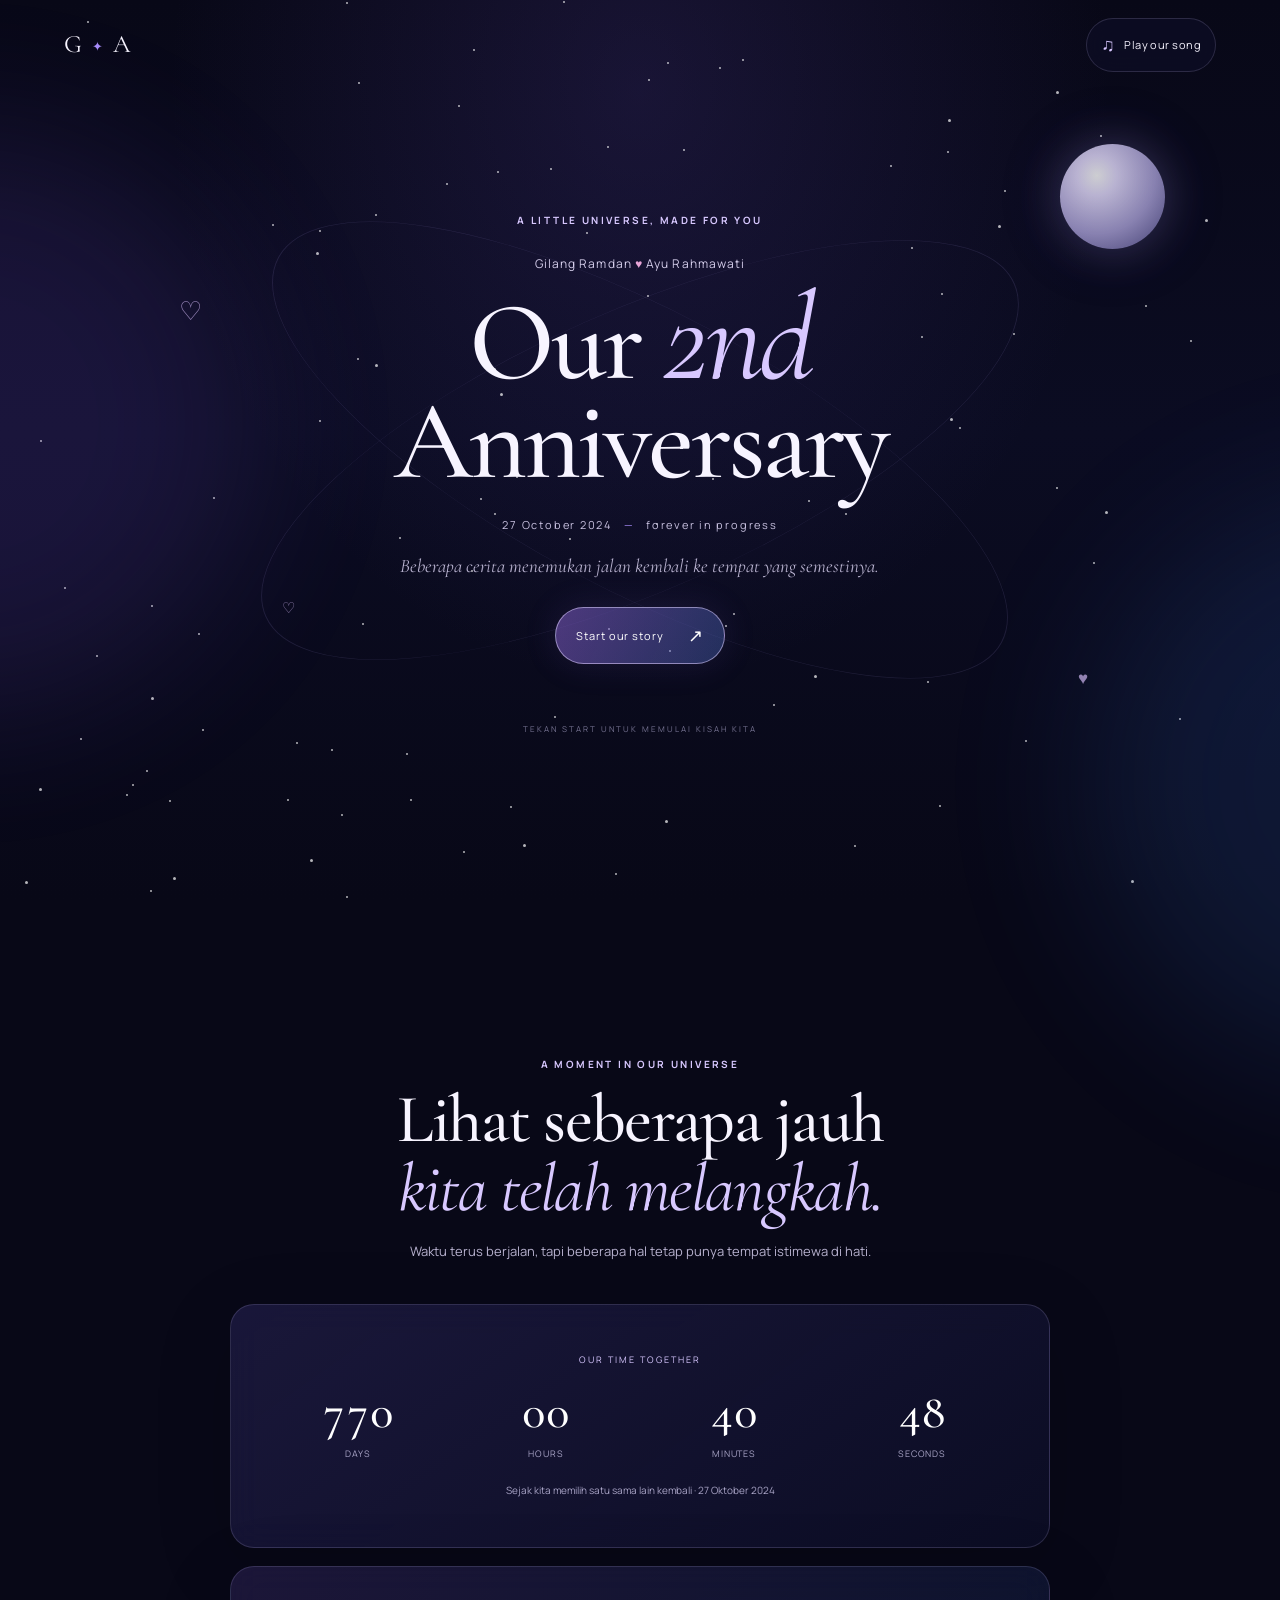
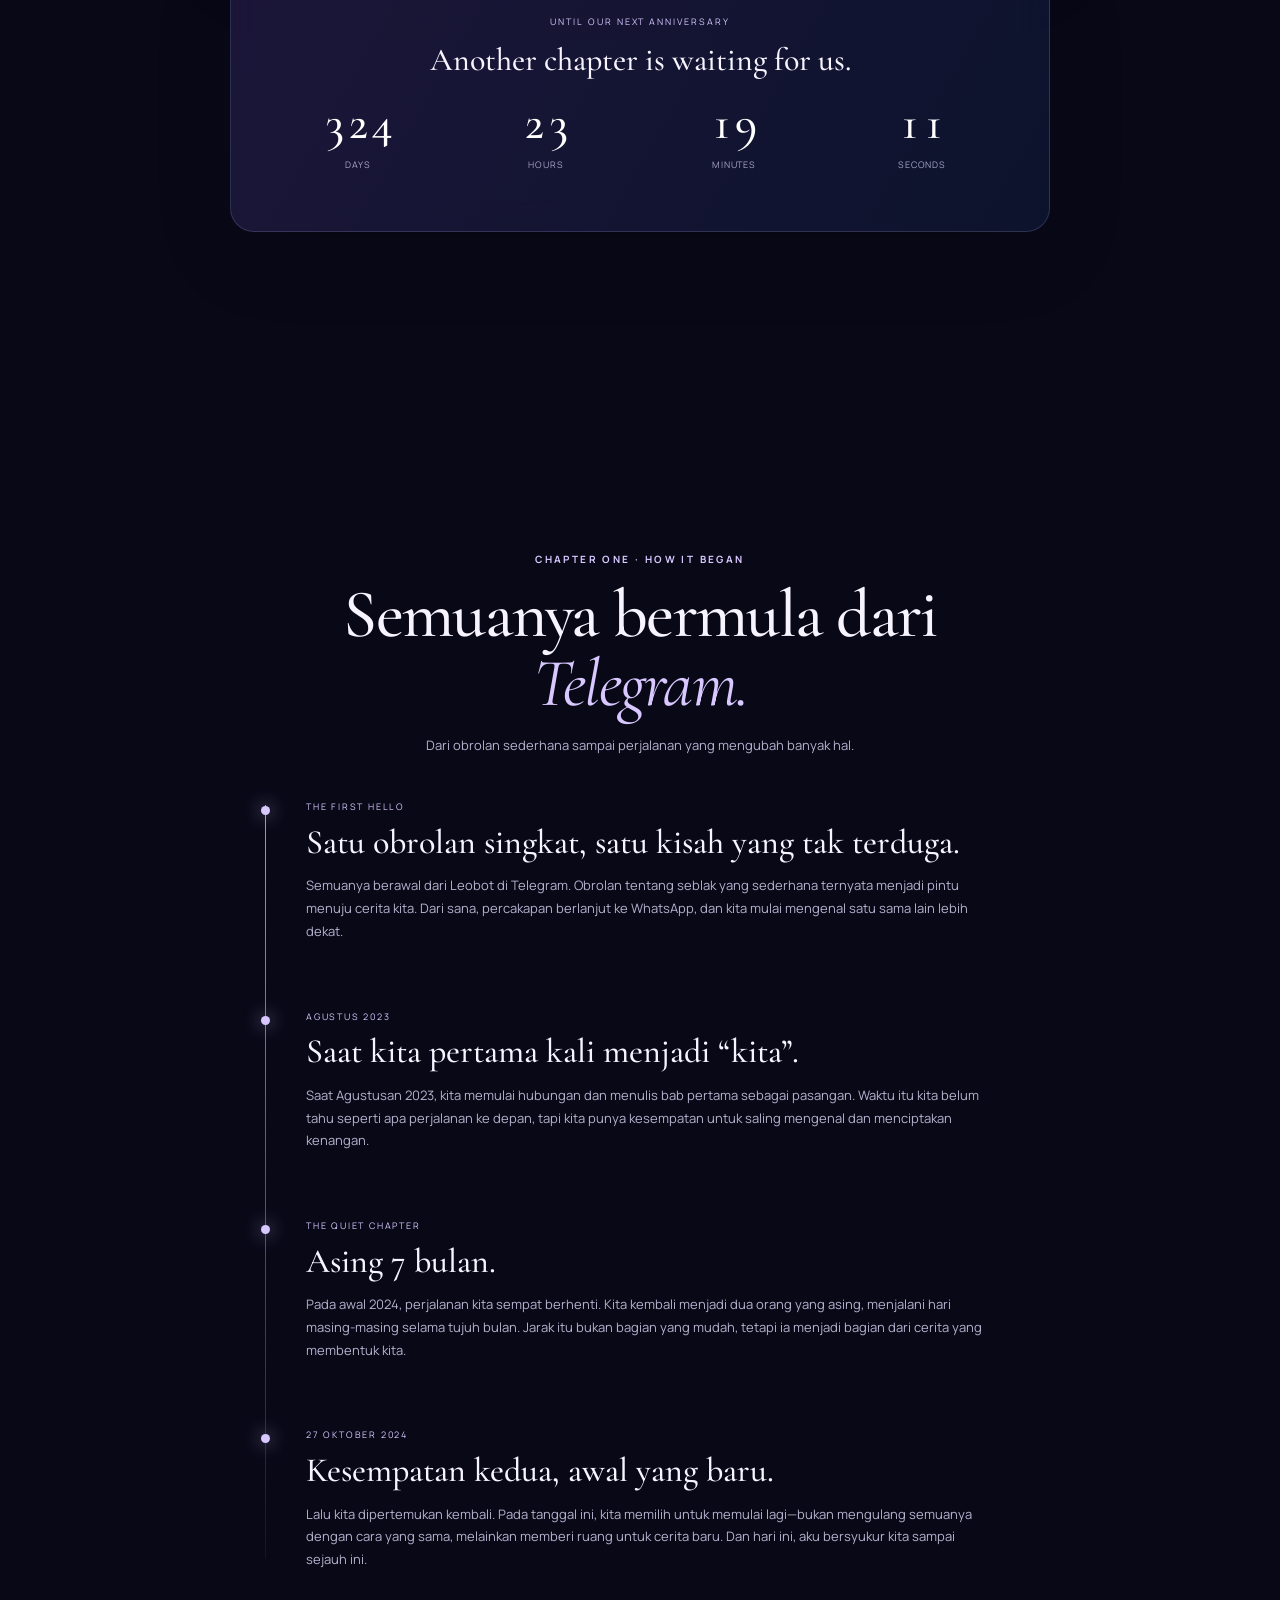
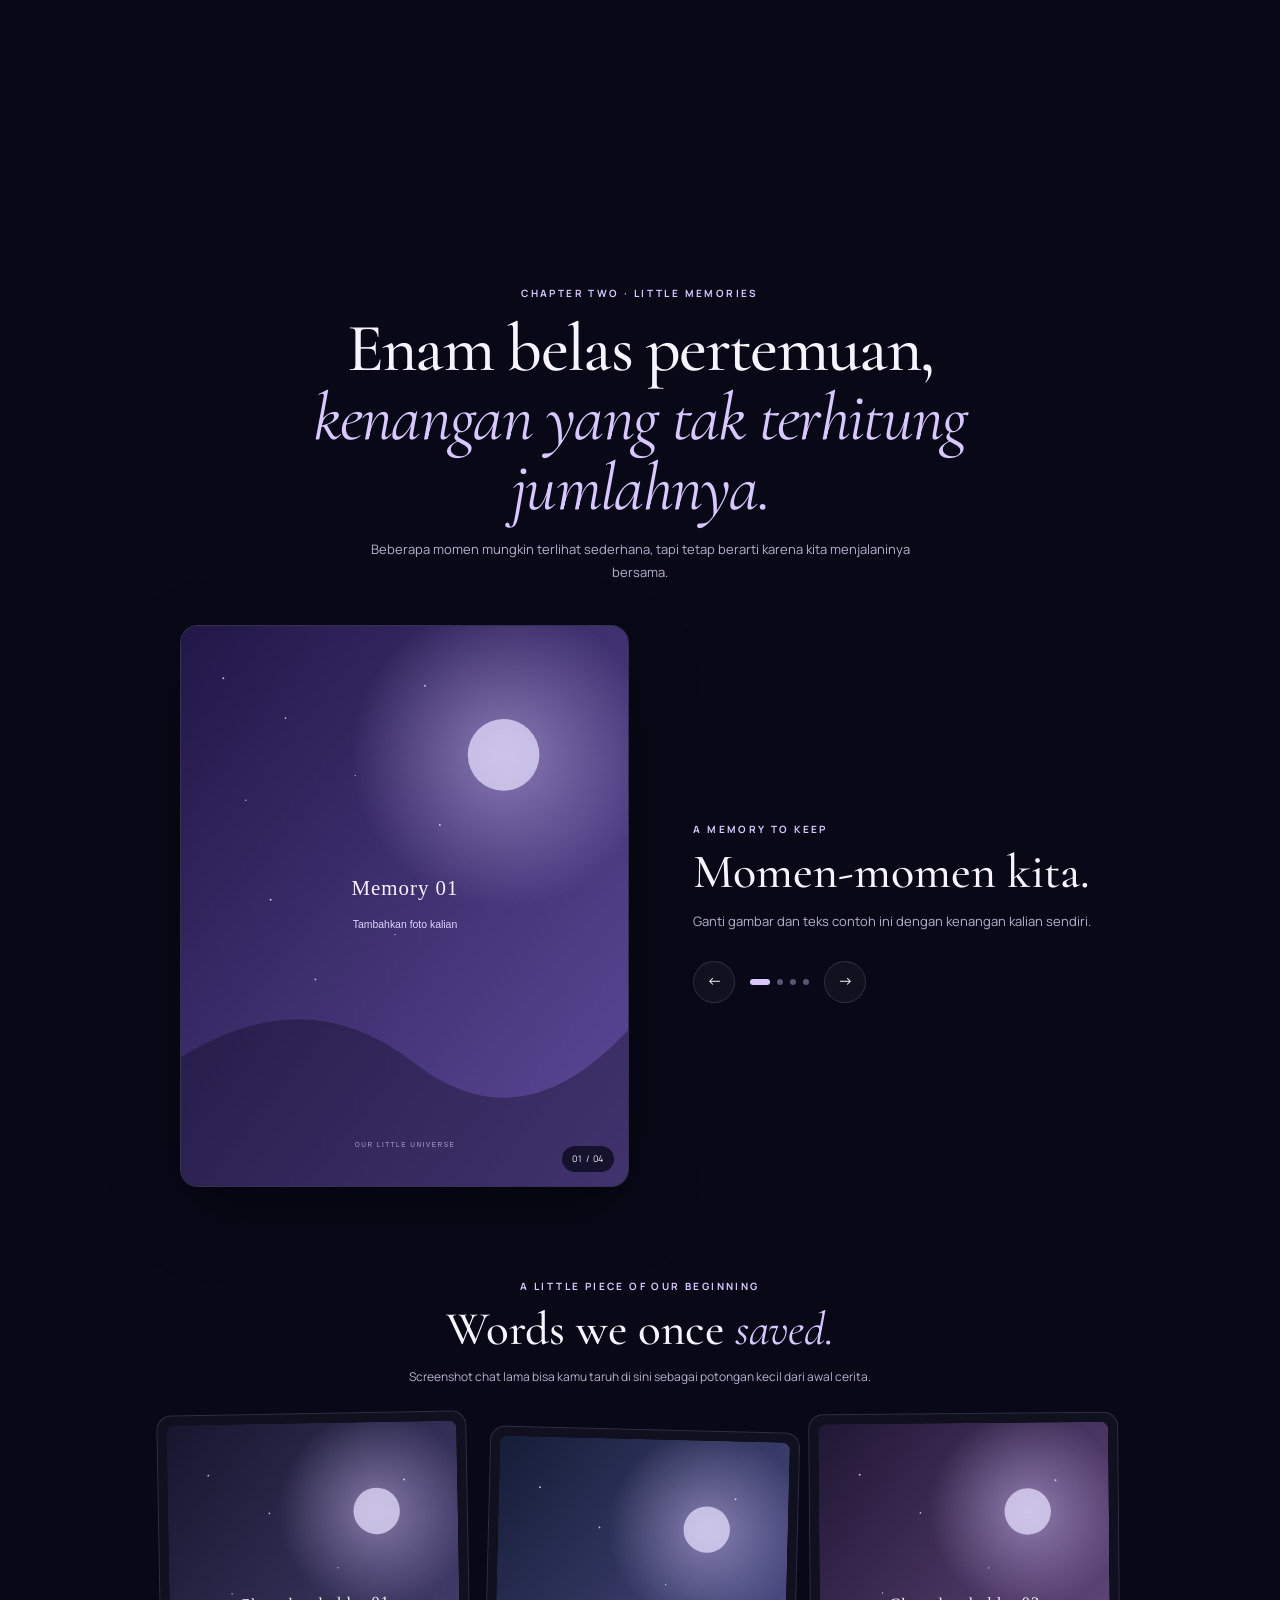
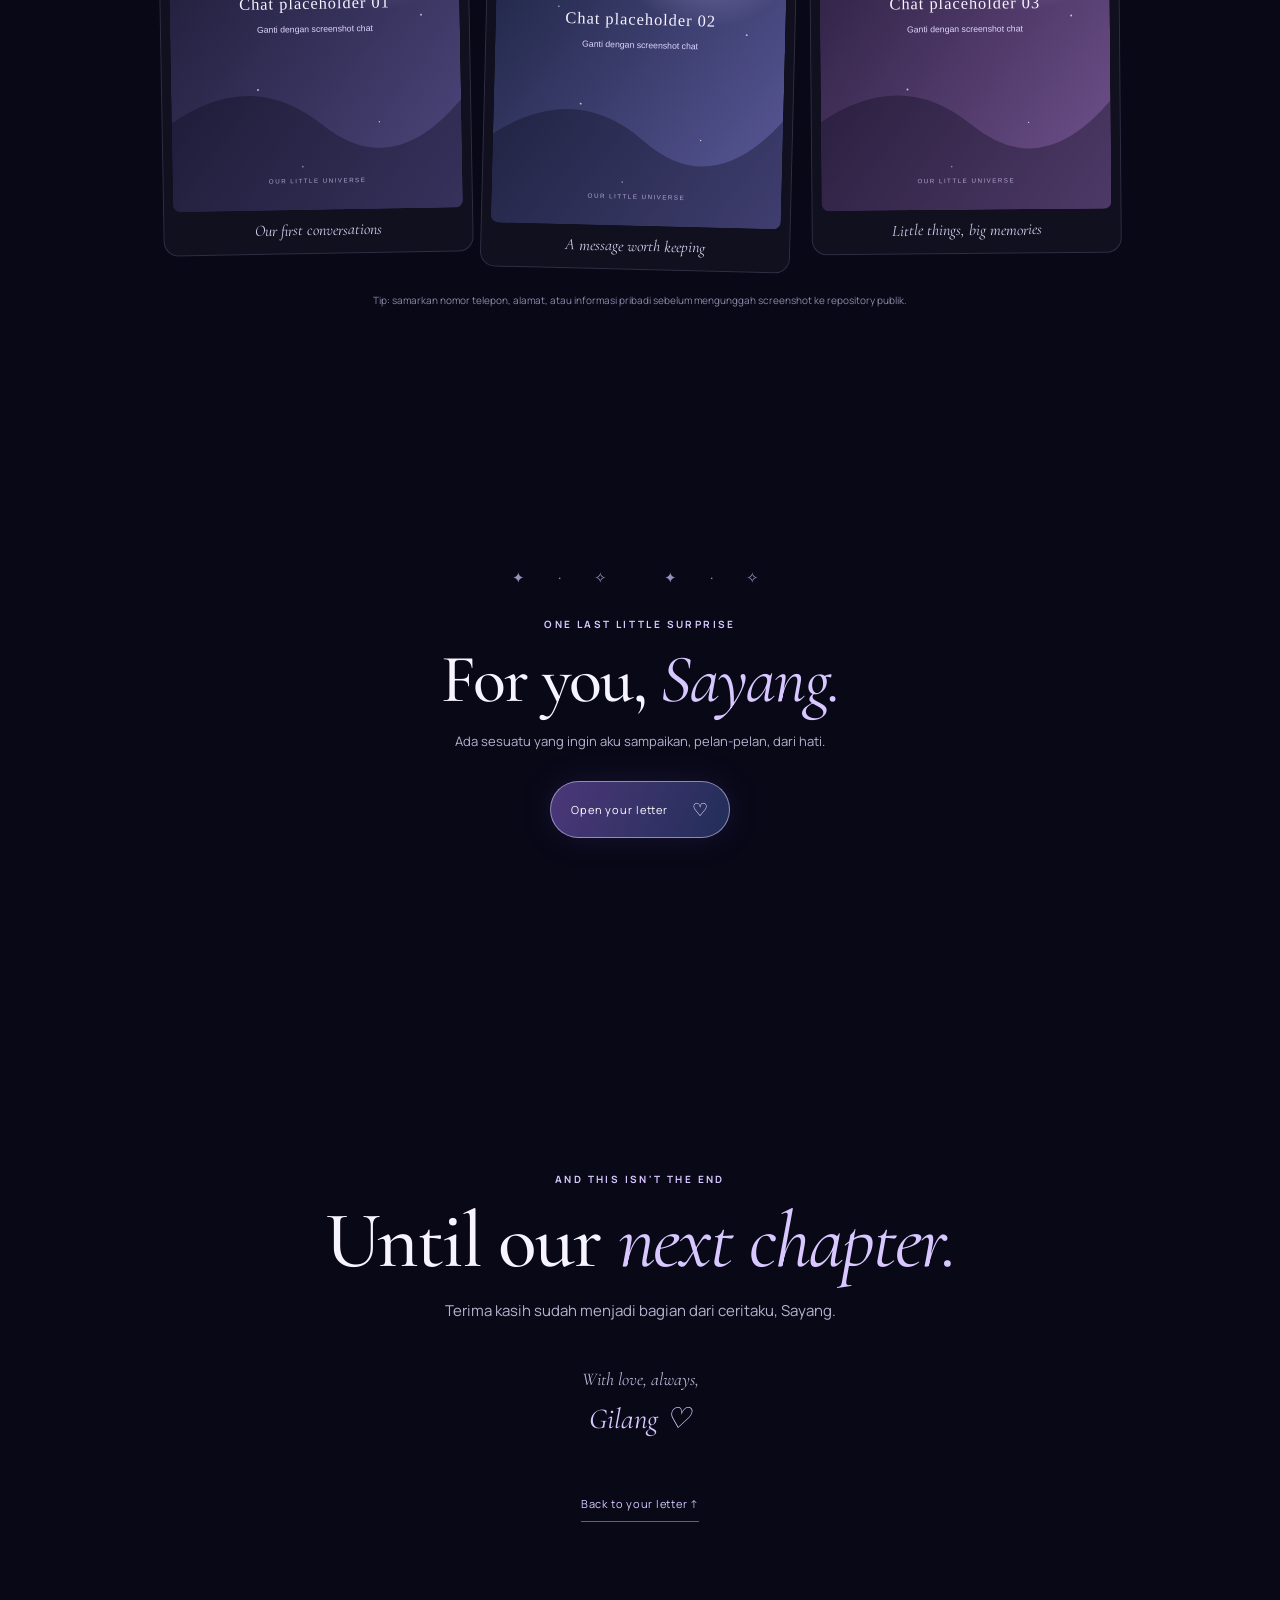
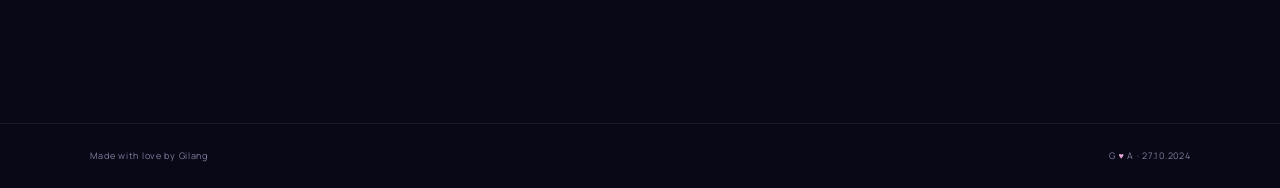
==== index.html @ bf8501a9 "Translate chapter two and memory titles to Indonesian" ====
<!doctype html>
<html lang="id">
<head>
  <meta charset="utf-8">
  <meta name="viewport" content="width=device-width, initial-scale=1">
  <meta name="theme-color" content="#09091c">
  <meta name="description" content="A little universe made for Ayu — Our 2nd Anniversary, Gilang & Ayu.">
  <title>Our 2nd Anniversary — Gilang & Ayu</title>
  <link rel="preconnect" href="https://fonts.googleapis.com">
  <link rel="preconnect" href="https://fonts.gstatic.com" crossorigin>
  <link href="https://fonts.googleapis.com/css2?family=Cormorant+Garamond:wght@400;500;600;700&family=Manrope:wght@400;500;600;700&display=swap" rel="stylesheet">
  <link rel="stylesheet" href="css/style.css">
</head>
<body class="intro-locked">
  <div class="starfield" aria-hidden="true"></div>
  <div class="ambient-glow glow-one" aria-hidden="true"></div>
  <div class="ambient-glow glow-two" aria-hidden="true"></div>

  <audio id="backgroundMusic" preload="none" loop>
    <!-- Add an audio file you are allowed to use to assets/audio/teman-hidup.mp3.
         The song title is a plan; no copyrighted recording is bundled. -->
    <source src="assets/audio/teman-hidup.mp3" type="audio/mpeg">
  </audio>

  <header class="topbar">
    <a class="wordmark" href="#home" aria-label="Kembali ke awal">G <span>✦</span> A</a>
    <button class="music-control" id="musicToggle" type="button" aria-pressed="false">
      <span class="music-icon" aria-hidden="true">♫</span>
      <span id="musicLabel">Play our song</span>
    </button>
  </header>

  <main>
    <section class="hero section-screen" id="home">
      <div class="hero-orbit orbit-a" aria-hidden="true"></div>
      <div class="hero-orbit orbit-b" aria-hidden="true"></div>
      <div class="hero-content">
        <p class="eyebrow reveal">A LITTLE UNIVERSE, MADE FOR YOU</p>
        <p class="hero-kicker reveal">Gilang Ramdan <span class="tiny-heart">♥</span> Ayu Rahmawati</p>
        <h1 class="hero-title reveal">Our <em>2nd</em><br>Anniversary</h1>
        <p class="hero-date reveal">27 October 2024 <span>—</span> forever in progress</p>
        <p class="hero-copy reveal">Beberapa cerita menemukan jalan kembali ke tempat yang semestinya.</p>
        <button class="primary-button" id="startStory" type="button">
          <span>Start our story</span><span aria-hidden="true">↗</span>
        </button>
        <p class="scroll-hint">TEKAN START UNTUK MEMULAI KISAH KITA</p>
      </div>
      <div class="moon" aria-hidden="true"></div>
      <span class="floating-heart heart-one" aria-hidden="true">♡</span>
      <span class="floating-heart heart-two" aria-hidden="true">♥</span>
      <span class="floating-heart heart-three" aria-hidden="true">♡</span>
    </section>

    <section class="section time-section reveal-section" id="our-time">
      <div class="section-heading">
        <p class="eyebrow">A MOMENT IN OUR UNIVERSE</p>
        <h2>Lihat seberapa jauh<br>
        <em>kita telah melangkah.</em></h2>
        <p class="section-intro">Waktu terus berjalan, tapi beberapa hal tetap punya tempat istimewa di hati.</p>
      </div>
      <div class="timer-panel glass-panel">
        <p class="panel-label">OUR TIME TOGETHER</p>
        <div class="timer-grid" id="elapsedTimer" aria-label="Waktu hubungan">
          <div class="time-unit"><strong data-unit="days">—</strong><span>days</span></div>
          <div class="time-unit"><strong data-unit="hours">—</strong><span>hours</span></div>
          <div class="time-unit"><strong data-unit="minutes">—</strong><span>minutes</span></div>
          <div class="time-unit"><strong data-unit="seconds">—</strong><span>seconds</span></div>
        </div>
        <p class="timer-note">Sejak kita memilih satu sama lain kembali · 27 Oktober 2024</p>
      </div>
      <div class="countdown-panel glass-panel" id="anniversaryPanel">
        <p class="panel-label" id="countdownEyebrow">UNTIL OUR NEXT ANNIVERSARY</p>
        <h3 id="countdownTitle">A little more time until our day.</h3>
        <div class="countdown-grid" id="countdownTimer">
          <div class="time-unit"><strong data-count="days">—</strong><span>days</span></div>
          <div class="time-unit"><strong data-count="hours">—</strong><span>hours</span></div>
          <div class="time-unit"><strong data-count="minutes">—</strong><span>minutes</span></div>
          <div class="time-unit"><strong data-count="seconds">—</strong><span>seconds</span></div>
        </div>
      </div>
    </section>

    <section class="section story-section reveal-section" id="our-story">
      <div class="section-heading">
        <p class="eyebrow">CHAPTER ONE · HOW IT BEGAN</p>
        <h2>Semuanya bermula dari <em>Telegram.</em></h2>
        <p class="section-intro">Dari obrolan sederhana sampai perjalanan yang mengubah banyak hal.</p>
      </div>
      <div class="timeline">
        <article class="timeline-item">
          <span class="timeline-dot"></span>
          <p class="timeline-date">THE FIRST HELLO</p>
          <h3>Satu obrolan singkat, satu kisah yang tak terduga.</h3>
          <p>Semuanya berawal dari Leobot di Telegram. Obrolan tentang seblak yang sederhana ternyata menjadi pintu menuju cerita kita. Dari sana, percakapan berlanjut ke WhatsApp, dan kita mulai mengenal satu sama lain lebih dekat.</p>
        </article>
        <article class="timeline-item">
          <span class="timeline-dot"></span>
          <p class="timeline-date">AGUSTUS 2023</p>
          <h3>Saat kita pertama kali menjadi “kita”.</h3>
          <p>Saat Agustusan 2023, kita memulai hubungan dan menulis bab pertama sebagai pasangan. Waktu itu kita belum tahu seperti apa perjalanan ke depan, tapi kita punya kesempatan untuk saling mengenal dan menciptakan kenangan.</p>
        </article>
        <article class="timeline-item">
          <span class="timeline-dot"></span>
          <p class="timeline-date">THE QUIET CHAPTER</p>
          <h3>Asing 7 bulan.</h3>
          <p>Pada awal 2024, perjalanan kita sempat berhenti. Kita kembali menjadi dua orang yang asing, menjalani hari masing-masing selama tujuh bulan. Jarak itu bukan bagian yang mudah, tetapi ia menjadi bagian dari cerita yang membentuk kita.</p>
        </article>
        <article class="timeline-item">
          <span class="timeline-dot"></span>
          <p class="timeline-date">27 OKTOBER 2024</p>
          <h3>Kesempatan kedua, awal yang baru.</h3>
          <p>Lalu kita dipertemukan kembali. Pada tanggal ini, kita memilih untuk memulai lagi—bukan mengulang semuanya dengan cara yang sama, melainkan memberi ruang untuk cerita baru. Dan hari ini, aku bersyukur kita sampai sejauh ini.</p>
        </article>
      </div>
    </section>

    <section class="section memories-section reveal-section" id="memories">
      <div class="section-heading">
        <p class="eyebrow">CHAPTER TWO · LITTLE MEMORIES</p>
        <h2>Enam belas pertemuan,<br>
        <em>kenangan yang tak terhitung jumlahnya.</em></h2>
        <p class="section-intro">Beberapa momen mungkin terlihat sederhana, tapi tetap berarti karena kita menjalaninya bersama.</p>
      </div>
      <div class="memory-feature">
        <div class="memory-image-wrap">
          <img id="slideshowImage" src="assets/images/memory-01.svg" alt="Placeholder foto kenangan pertama" loading="lazy">
          <span class="image-counter" id="imageCounter">01 / 04</span>
        </div>
        <div class="memory-caption">
          <p class="eyebrow" id="memoryEyebrow">A MEMORY TO KEEP</p>
          <h3 id="memoryTitle">Momen-momen kita.</h3>
          <p id="memoryDescription">Ganti gambar dan teks contoh ini dengan kenangan kalian sendiri.</p>
          <div class="gallery-controls">
            <button class="round-button" id="previousMemory" type="button" aria-label="Foto sebelumnya">←</button>
            <div class="gallery-dots" id="galleryDots" aria-label="Pilih foto"></div>
            <button class="round-button" id="nextMemory" type="button" aria-label="Foto berikutnya">→</button>
          </div>
        </div>
      </div>

      <div class="chat-section">
        <div class="chat-heading">
          <p class="eyebrow">A LITTLE PIECE OF OUR BEGINNING</p>
          <h3>Words we once <em>saved.</em></h3>
          <p>Screenshot chat lama bisa kamu taruh di sini sebagai potongan kecil dari awal cerita.</p>
        </div>
        <div class="chat-grid">
          <figure class="chat-card">
            <img src="assets/images/chat-01.svg" alt="Placeholder screenshot chat pertama" loading="lazy">
            <figcaption>Our first conversations</figcaption>
          </figure>
          <figure class="chat-card">
            <img src="assets/images/chat-02.svg" alt="Placeholder screenshot chat kedua" loading="lazy">
            <figcaption>A message worth keeping</figcaption>
          </figure>
          <figure class="chat-card">
            <img src="assets/images/chat-03.svg" alt="Placeholder screenshot chat ketiga" loading="lazy">
            <figcaption>Little things, big memories</figcaption>
          </figure>
        </div>
        <p class="privacy-note">Tip: samarkan nomor telepon, alamat, atau informasi pribadi sebelum mengunggah screenshot ke repository publik.</p>
      </div>
    </section>

    <section class="section letter-section reveal-section" id="letter">
      <div class="letter-stars" aria-hidden="true">✦　·　✧　　✦　·　✧</div>
      <p class="eyebrow">ONE LAST LITTLE SURPRISE</p>
      <h2>For you, <em>Sayang.</em></h2>
      <p class="section-intro">Ada sesuatu yang ingin aku sampaikan, pelan-pelan, dari hati.</p>
      <button class="primary-button letter-button" id="openLetter" type="button">
        <span>Open your letter</span><span aria-hidden="true">♡</span>
      </button>

      <article class="love-letter glass-panel" id="loveLetter" hidden>
        <p class="letter-date">27 October 2026 · Our little universe</p>
        <h3>Untuk Ayu, Sayangku.</h3>
        <div class="letter-body" id="letterBody" aria-live="polite"></div>
        <button class="text-button" id="replayLetter" type="button">Read it again ↻</button>
      </article>
    </section>

    <section class="finale section-screen reveal-section" id="finale">
      <div class="finale-content">
        <p class="eyebrow">AND THIS ISN'T THE END</p>
        <h2>Until our <em>next chapter.</em></h2>
        <p>Terima kasih sudah menjadi bagian dari ceritaku, Sayang.</p>
        <p class="final-signature">With love, always,<br><span>Gilang ♡</span></p>
        <button class="text-button" id="backToLetter" type="button">Back to your letter ↑</button>
      </div>
    </section>
  </main>

  <footer class="footer">
    <span>Made with love by Gilang</span>
    <span>G <span class="tiny-heart">♥</span> A · 27.10.2024</span>
  </footer>

  <div class="toast" id="toast" role="status" aria-live="polite"></div>
  <script src="js/timer.js"></script>
  <script src="js/gallery.js"></script>
  <script src="js/main.js"></script>
</body>
</html>
---- css/style.css ----
/* OUR 2ND ANNIVERSARY — cinematic midnight palette */
:root {
  color-scheme: dark;
  --night: #080817;
  --night-soft: #10102a;
  --violet: #a78bfa;
  --lavender: #d8c8ff;
  --blue: #8aa8ff;
  --white: #f7f4ff;
  --muted: #b7b1ce;
  --line: rgba(210, 198, 255, .16);
  --glass: rgba(23, 22, 53, .58);
  --serif: "Cormorant Garamond", Georgia, serif;
  --sans: "Manrope", Arial, sans-serif;
}
* { box-sizing: border-box; }
html { scroll-behavior: smooth; scroll-padding-top: 80px; }
html.intro-locked { overflow: hidden; }
body {
  margin: 0; background: var(--night); color: var(--white); font-family: var(--sans);
  font-size: 15px; line-height: 1.75; overflow-x: hidden;
}
body.intro-locked { height: 100svh; overflow: hidden; }
body::before {
  content: ""; position: fixed; inset: 0; pointer-events: none; z-index: -2;
  background: radial-gradient(ellipse at 50% 10%, rgba(73, 55, 137, .25), transparent 52%),
              linear-gradient(180deg, #080817 0%, #0b0c22 48%, #080817 100%);
}
button, a { -webkit-tap-highlight-color: transparent; }
button { font: inherit; }
button:focus-visible, a:focus-visible { outline: 2px solid var(--lavender); outline-offset: 4px; }
a { color: inherit; text-decoration: none; }
img { display: block; max-width: 100%; }
.starfield { position: fixed; inset: 0; pointer-events: none; z-index: -1; opacity: .7; }
.star { position: absolute; width: 2px; height: 2px; background: #fff; border-radius: 50%; animation: twinkle var(--duration, 4s) ease-in-out infinite; }
.ambient-glow { position: fixed; width: 45vw; height: 45vw; border-radius: 50%; filter: blur(80px); opacity: .12; z-index: -1; pointer-events: none; }
.glow-one { background: #8b5cf6; top: 15%; left: -25vw; }
.glow-two { background: #3b82f6; right: -30vw; top: 55%; }
.topbar { position: absolute; z-index: 10; top: 0; left: 0; width: 100%; display: flex; align-items: center; justify-content: space-between; padding: 18px clamp(20px, 5vw, 72px); }
.wordmark { font-family: var(--serif); font-size: 25px; letter-spacing: .08em; }
.wordmark span { color: var(--violet); font-size: 13px; vertical-align: middle; }
.music-control { display: inline-flex; align-items: center; gap: 9px; padding: 10px 14px; border: 1px solid var(--line); border-radius: 99px; color: var(--white); background: rgba(15, 15, 39, .65); backdrop-filter: blur(12px); font-size: 11px; letter-spacing: .04em; cursor: pointer; }
.music-icon { color: var(--lavender); font-size: 18px; }
.music-control.is-playing .music-icon { animation: musicPulse 1.1s ease-in-out infinite; }
.section-screen { min-height: 100svh; display: grid; place-items: center; position: relative; overflow: hidden; }
.hero { padding: 100px 24px 55px; isolation: isolate; }
.hero-content { position: relative; z-index: 2; text-align: center; max-width: 760px; }
.eyebrow { font-size: 10px; letter-spacing: .24em; color: var(--lavender); font-weight: 700; line-height: 1.8; }
.hero-kicker { margin: 24px 0 0; font-size: 12px; color: #d4cdea; letter-spacing: .09em; }
.tiny-heart { color: #e8a5d8; }
.hero-title { margin: 9px 0 6px; font: 500 clamp(58px, 12vw, 112px)/.88 var(--serif); letter-spacing: -.035em; }
.hero-title em, h2 em, .chat-heading h3 em { color: var(--lavender); font-weight: 400; }
.hero-title em { font-size: 1.12em; }
.hero-date { margin: 23px 0 0; color: #c7c0df; font-size: 11px; letter-spacing: .16em; }
.hero-date span { padding: 0 8px; color: var(--violet); }
.hero-copy { margin: 18px 0 26px; color: var(--muted); font: italic 19px/1.5 var(--serif); }
.primary-button { display: inline-flex; align-items: center; justify-content: center; gap: 24px; min-height: 49px; padding: 12px 20px; border: 1px solid rgba(222, 208, 255, .55); border-radius: 99px; color: #fff; background: linear-gradient(115deg, rgba(132, 95, 202, .55), rgba(73, 104, 188, .4)); box-shadow: 0 0 35px rgba(129, 102, 219, .13); cursor: pointer; font-size: 11px; letter-spacing: .08em; transition: transform .25s, box-shadow .25s, background .25s; }
.primary-button:hover { transform: translateY(-2px); box-shadow: 0 0 42px rgba(157, 131, 246, .28); }
.primary-button span:last-child { font-size: 18px; }
.scroll-hint { margin-top: 58px; font-size: 8px; letter-spacing: .25em; color: #777493; }
.moon { position: absolute; right: 9%; top: 16%; width: clamp(50px, 9vw, 105px); aspect-ratio: 1; border-radius: 50%; background: radial-gradient(circle at 35% 30%, #fff 0%, #e5ddff 20%, #a9a0d7 58%, #514d89 100%); box-shadow: 0 0 45px rgba(190, 177, 255, .3), 0 0 100px rgba(113, 91, 199, .12); opacity: .8; }
.hero-orbit { position: absolute; border: 1px solid rgba(184, 169, 255, .12); border-radius: 50%; width: 75vw; height: 75vw; max-width: 820px; max-height: 820px; }
.orbit-a { transform: rotate(-24deg) scaleY(.34); }
.orbit-b { transform: rotate(28deg) scaleY(.34); width: 95vw; height: 95vw; }
.floating-heart { position: absolute; color: rgba(219, 193, 255, .65); font-size: 26px; animation: float 7s ease-in-out infinite; }
.heart-one { top: 32%; left: 14%; }
.heart-two { bottom: 23%; right: 15%; font-size: 17px; animation-delay: -3s; }
.heart-three { bottom: 31%; left: 22%; font-size: 15px; animation-delay: -1.5s; }
.section { position: relative; padding: clamp(78px, 12vw, 145px) clamp(22px, 7vw, 100px); max-width: 1180px; margin: 0 auto; }
.section-heading { text-align: center; max-width: 720px; margin: 0 auto 42px; }
h2 { font: 500 clamp(39px, 7vw, 68px)/1.02 var(--serif); letter-spacing: -.025em; margin: 12px 0 16px; }
.section-intro { color: var(--muted); max-width: 560px; margin: 0 auto; font-size: 13px; }
.glass-panel { border: 1px solid var(--line); border-radius: 24px; background: linear-gradient(145deg, rgba(31, 28, 69, .76), rgba(14, 16, 43, .65)); backdrop-filter: blur(16px); box-shadow: 0 20px 80px rgba(0, 0, 0, .14); }
.timer-panel, .countdown-panel { padding: clamp(22px, 5vw, 38px); text-align: center; margin: 18px auto; max-width: 820px; }
.panel-label { font-size: 9px; letter-spacing: .22em; color: var(--lavender); }
.timer-grid, .countdown-grid { display: grid; grid-template-columns: repeat(4, minmax(0, 1fr)); gap: 10px; margin: 20px 0; }
.time-unit { display: flex; flex-direction: column; align-items: center; }
.time-unit strong { font: 500 clamp(29px, 6vw, 48px)/1 var(--serif); color: #fff; font-variant-numeric: tabular-nums; }
.time-unit span { margin-top: 10px; color: #aaa5c7; font-size: 9px; letter-spacing: .1em; text-transform: uppercase; }
.timer-note { color: #aaa5c7; font-size: 10px; }
.countdown-panel { background: linear-gradient(120deg, rgba(56, 43, 105, .42), rgba(20, 37, 79, .4)); }
.countdown-panel h3 { font: 500 clamp(23px, 4vw, 32px)/1.15 var(--serif); margin: 12px 0; }
.timeline { max-width: 760px; margin: 0 auto; position: relative; padding-left: 28px; }
.timeline::before { content: ""; position: absolute; left: 5px; top: 6px; bottom: 12px; width: 1px; background: linear-gradient(var(--violet), rgba(138, 168, 255, .08)); }
.timeline-item { position: relative; padding: 0 0 44px 18px; }
.timeline-item:last-child { padding-bottom: 0; }
.timeline-dot { position: absolute; left: -27px; top: 7px; width: 9px; height: 9px; border-radius: 50%; background: var(--lavender); box-shadow: 0 0 18px rgba(216, 200, 255, .8); }
.timeline-date { font-size: 9px; color: var(--lavender); letter-spacing: .2em; }
.timeline-item h3 { margin: 5px 0 9px; font: 500 clamp(25px, 4vw, 34px)/1.1 var(--serif); }
.timeline-item p:last-child { color: var(--muted); font-size: 13px; max-width: 680px; }
.memory-feature { display: grid; grid-template-columns: 1.05fr .95fr; gap: clamp(24px, 5vw, 64px); align-items: center; max-width: 920px; margin: 0 auto 90px; }
.memory-image-wrap { position: relative; overflow: hidden; border-radius: 18px; border: 1px solid var(--line); background: #15152d; aspect-ratio: 4/5; box-shadow: 0 25px 75px rgba(0,0,0,.24); }
.memory-image-wrap img { width: 100%; height: 100%; object-fit: cover; transition: opacity .35s, transform 1.2s; }
.memory-image-wrap img.changing { opacity: .15; transform: scale(1.04); }
.image-counter { position: absolute; bottom: 14px; right: 14px; padding: 5px 10px; border-radius: 99px; background: rgba(5, 5, 20, .7); font-size: 9px; letter-spacing: .1em; }
.memory-caption h3 { font: 500 clamp(32px, 5vw, 48px)/1.02 var(--serif); margin: 8px 0 13px; }
.memory-caption > p:not(.eyebrow) { color: var(--muted); font-size: 13px; }
.gallery-controls { display: flex; align-items: center; gap: 15px; margin-top: 28px; }
.round-button { display: grid; place-items: center; width: 42px; height: 42px; border-radius: 50%; color: white; background: rgba(255,255,255,.04); border: 1px solid var(--line); cursor: pointer; transition: background .2s; }
.round-button:hover { background: rgba(180, 156, 255, .15); }
.gallery-dots { display: flex; gap: 7px; align-items: center; }
.gallery-dot { width: 6px; height: 6px; border: 0; padding: 0; border-radius: 99px; background: #595575; cursor: pointer; }
.gallery-dot[aria-current="true"] { width: 20px; background: var(--lavender); }
.chat-section { max-width: 960px; margin: 0 auto; }
.chat-heading { text-align: center; margin-bottom: 26px; }
.chat-heading h3 { font: 500 clamp(31px, 5vw, 47px)/1.05 var(--serif); margin: 8px 0; }
.chat-heading > p:not(.eyebrow) { color: var(--muted); font-size: 12px; }
.chat-grid { display: grid; grid-template-columns: repeat(3, minmax(0, 1fr)); gap: 15px; align-items: start; }
.chat-card { margin: 0; padding: 9px; border: 1px solid var(--line); border-radius: 15px; background: rgba(255,255,255,.035); transform: rotate(-1deg); }
.chat-card:nth-child(2) { transform: translateY(16px) rotate(1.4deg); }
.chat-card:nth-child(3) { transform: rotate(-.5deg); }
.chat-card img { width: 100%; aspect-ratio: 3/4; object-fit: cover; border-radius: 8px; }
.chat-card figcaption { padding: 10px 2px 4px; text-align: center; font: italic 16px var(--serif); color: #d5cdec; }
.privacy-note { text-align: center; margin-top: 38px; color: #8e89a9; font-size: 10px; }
.letter-section { text-align: center; padding-top: 100px; padding-bottom: 120px; }
.letter-stars { color: var(--lavender); letter-spacing: .6em; opacity: .7; margin-bottom: 24px; }
.letter-button { margin-top: 28px; }
.love-letter { max-width: 740px; margin: 44px auto 0; padding: clamp(25px, 6vw, 54px); text-align: left; animation: letterIn .8s ease both; }
.love-letter[hidden] { display: none; }
.letter-date { color: #a9a1c9; font-size: 10px; letter-spacing: .1em; }
.love-letter h3 { font: 500 clamp(29px, 5vw, 42px)/1.1 var(--serif); margin: 16px 0 22px; }
.letter-body { min-height: 150px; color: #ded9ef; font: 400 17px/1.9 var(--serif); white-space: pre-line; }
.letter-body p { margin: 0 0 17px; }
.text-button { border: 0; border-bottom: 1px solid rgba(216, 200, 255, .45); padding: 8px 0; margin-top: 24px; color: var(--lavender); background: transparent; cursor: pointer; font-size: 11px; letter-spacing: .07em; }
.finale { text-align: center; padding: 100px 24px; min-height: 85svh; }
.finale-content { max-width: 680px; }
.finale h2 { font-size: clamp(46px, 9vw, 80px); }
.finale-content > p:not(.eyebrow):not(.final-signature) { color: var(--muted); }
.final-signature { margin-top: 40px; color: #bcb5d5; font: italic 18px/1.7 var(--serif); }
.final-signature span { color: var(--lavender); font-size: 29px; }
.footer { display: flex; justify-content: space-between; gap: 15px; padding: 24px clamp(22px, 7vw, 100px); border-top: 1px solid rgba(255,255,255,.07); color: #827d9d; font-size: 9px; letter-spacing: .08em; }
.toast { position: fixed; z-index: 30; bottom: 18px; left: 50%; transform: translate(-50%, 20px); max-width: calc(100% - 32px); padding: 10px 15px; border: 1px solid var(--line); border-radius: 99px; background: #171632; color: #eee9ff; font-size: 11px; opacity: 0; pointer-events: none; transition: opacity .25s, transform .25s; }
.toast.show { opacity: 1; transform: translate(-50%, 0); }
.reveal, .reveal-section { opacity: 0; transform: translateY(20px); transition: opacity .9s ease, transform .9s cubic-bezier(.2,.7,.2,1); }
.hero .reveal { animation: heroReveal 1s ease forwards; }
.hero .reveal:nth-child(2) { animation-delay: .15s; }
.hero .reveal:nth-child(3) { animation-delay: .3s; }
.hero .reveal:nth-child(4) { animation-delay: .45s; }
.hero .reveal:nth-child(5) { animation-delay: .6s; }
.hero .reveal:nth-child(6) { animation-delay: .75s; }
.reveal-section.is-visible { opacity: 1; transform: translateY(0); }
@keyframes twinkle { 0%,100% { opacity: .25; transform: scale(.8); } 50% { opacity: 1; transform: scale(1.4); } }
@keyframes float { 0%,100% { transform: translateY(0) rotate(-5deg); } 50% { transform: translateY(-18px) rotate(7deg); } }
@keyframes heroReveal { to { opacity: 1; transform: translateY(0); } }
@keyframes musicPulse { 0%,100% { transform: scale(1); } 50% { transform: scale(1.2); } }
@keyframes letterIn { from { opacity: 0; transform: translateY(20px) scale(.99); } to { opacity: 1; transform: translateY(0) scale(1); } }
@media (max-width: 680px) {
  .topbar { padding: 15px 18px; }
  .music-control { padding: 8px 11px; font-size: 10px; }
  .hero { padding-top: 100px; }
  .moon { right: 8%; top: 13%; opacity: .55; }
  .hero-orbit { width: 120vw; height: 120vw; }
  .orbit-b { width: 145vw; height: 145vw; }
  .scroll-hint { margin-top: 42px; }
  .section { padding-left: 22px; padding-right: 22px; }
  .memory-feature { grid-template-columns: 1fr; gap: 24px; }
  .memory-image-wrap { aspect-ratio: 4/4.5; max-height: 510px; }
  .memory-caption { padding: 0 2px; }
  .chat-grid { gap: 8px; }
  .chat-card { padding: 5px; border-radius: 10px; }
  .chat-card figcaption { font-size: 13px; line-height: 1.25; }
  .chat-card:nth-child(2) { transform: translateY(9px) rotate(1deg); }
  .letter-body { font-size: 16px; }
  .footer { flex-direction: column; align-items: center; text-align: center; }
}
@media (prefers-reduced-motion: reduce) {
  *, *::before, *::after { scroll-behavior: auto !important; animation-duration: .01ms !important; animation-iteration-count: 1 !important; transition-duration: .01ms !important; }
}
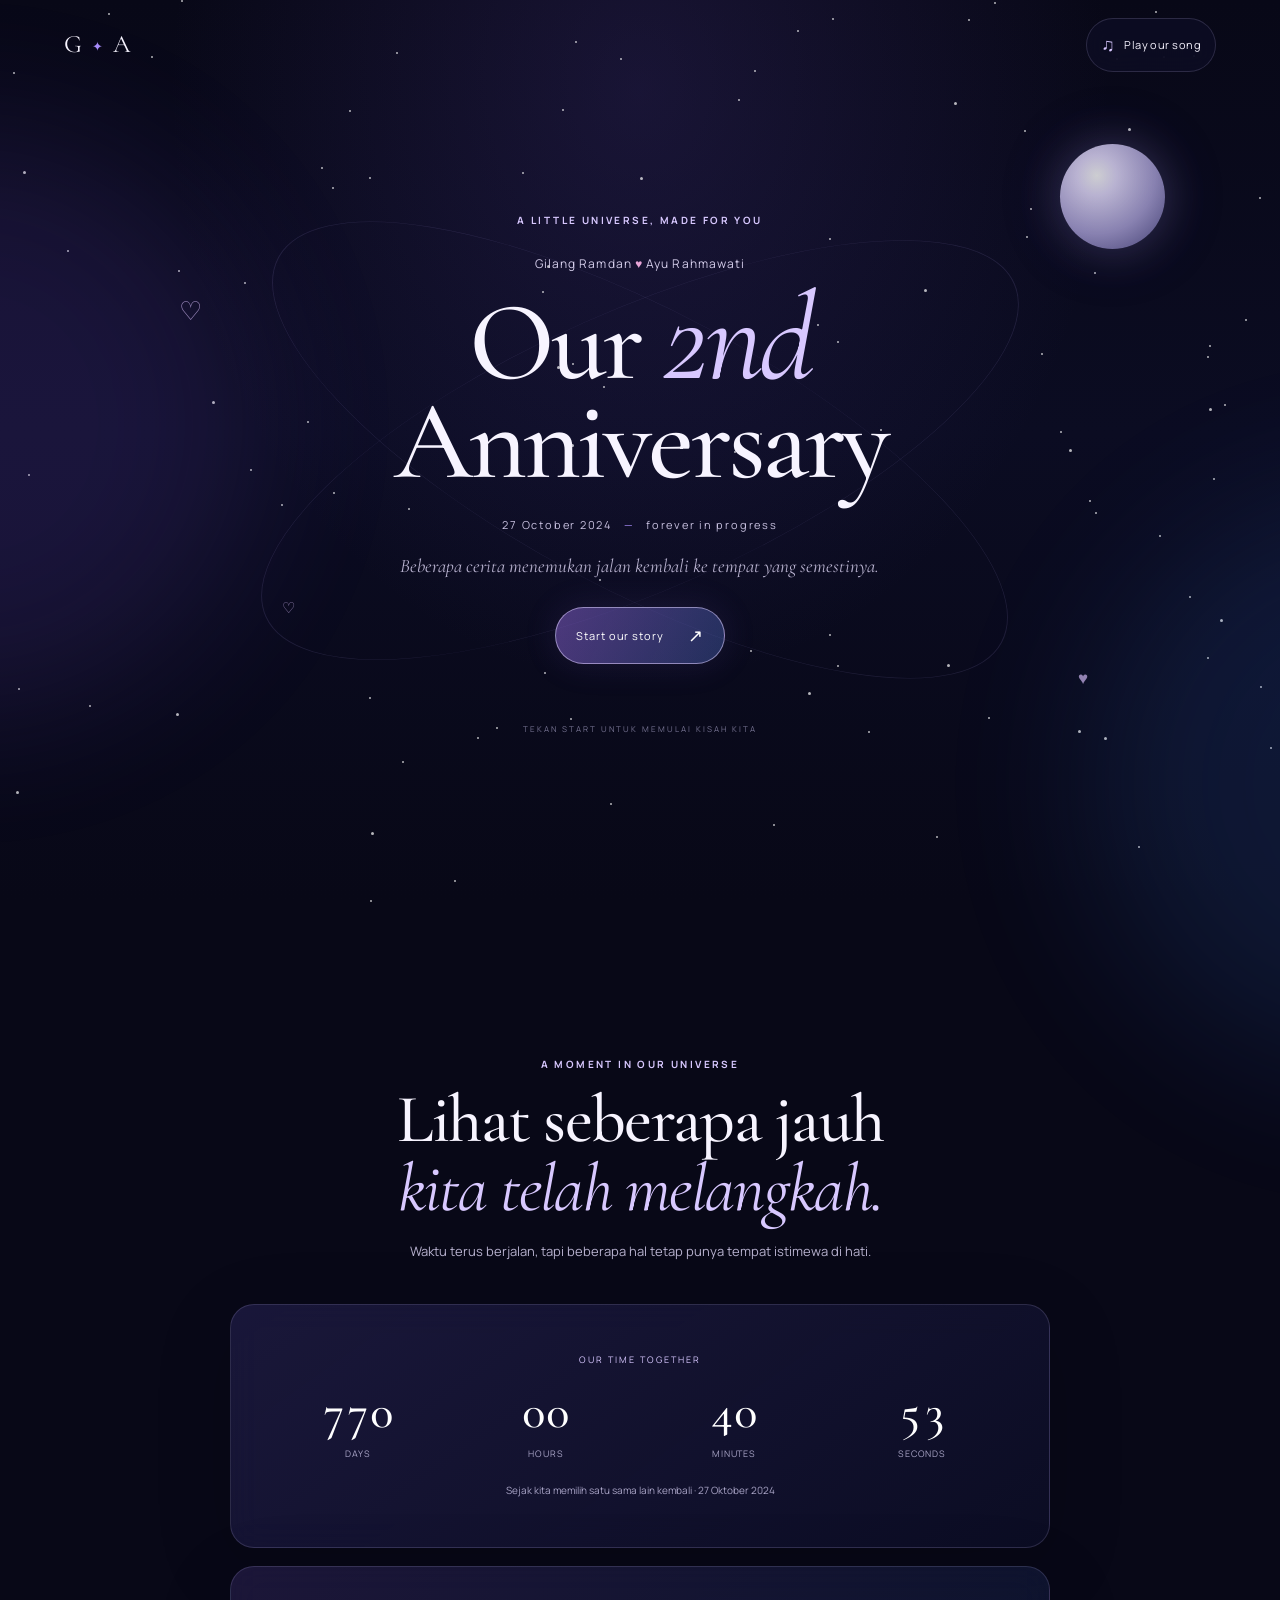
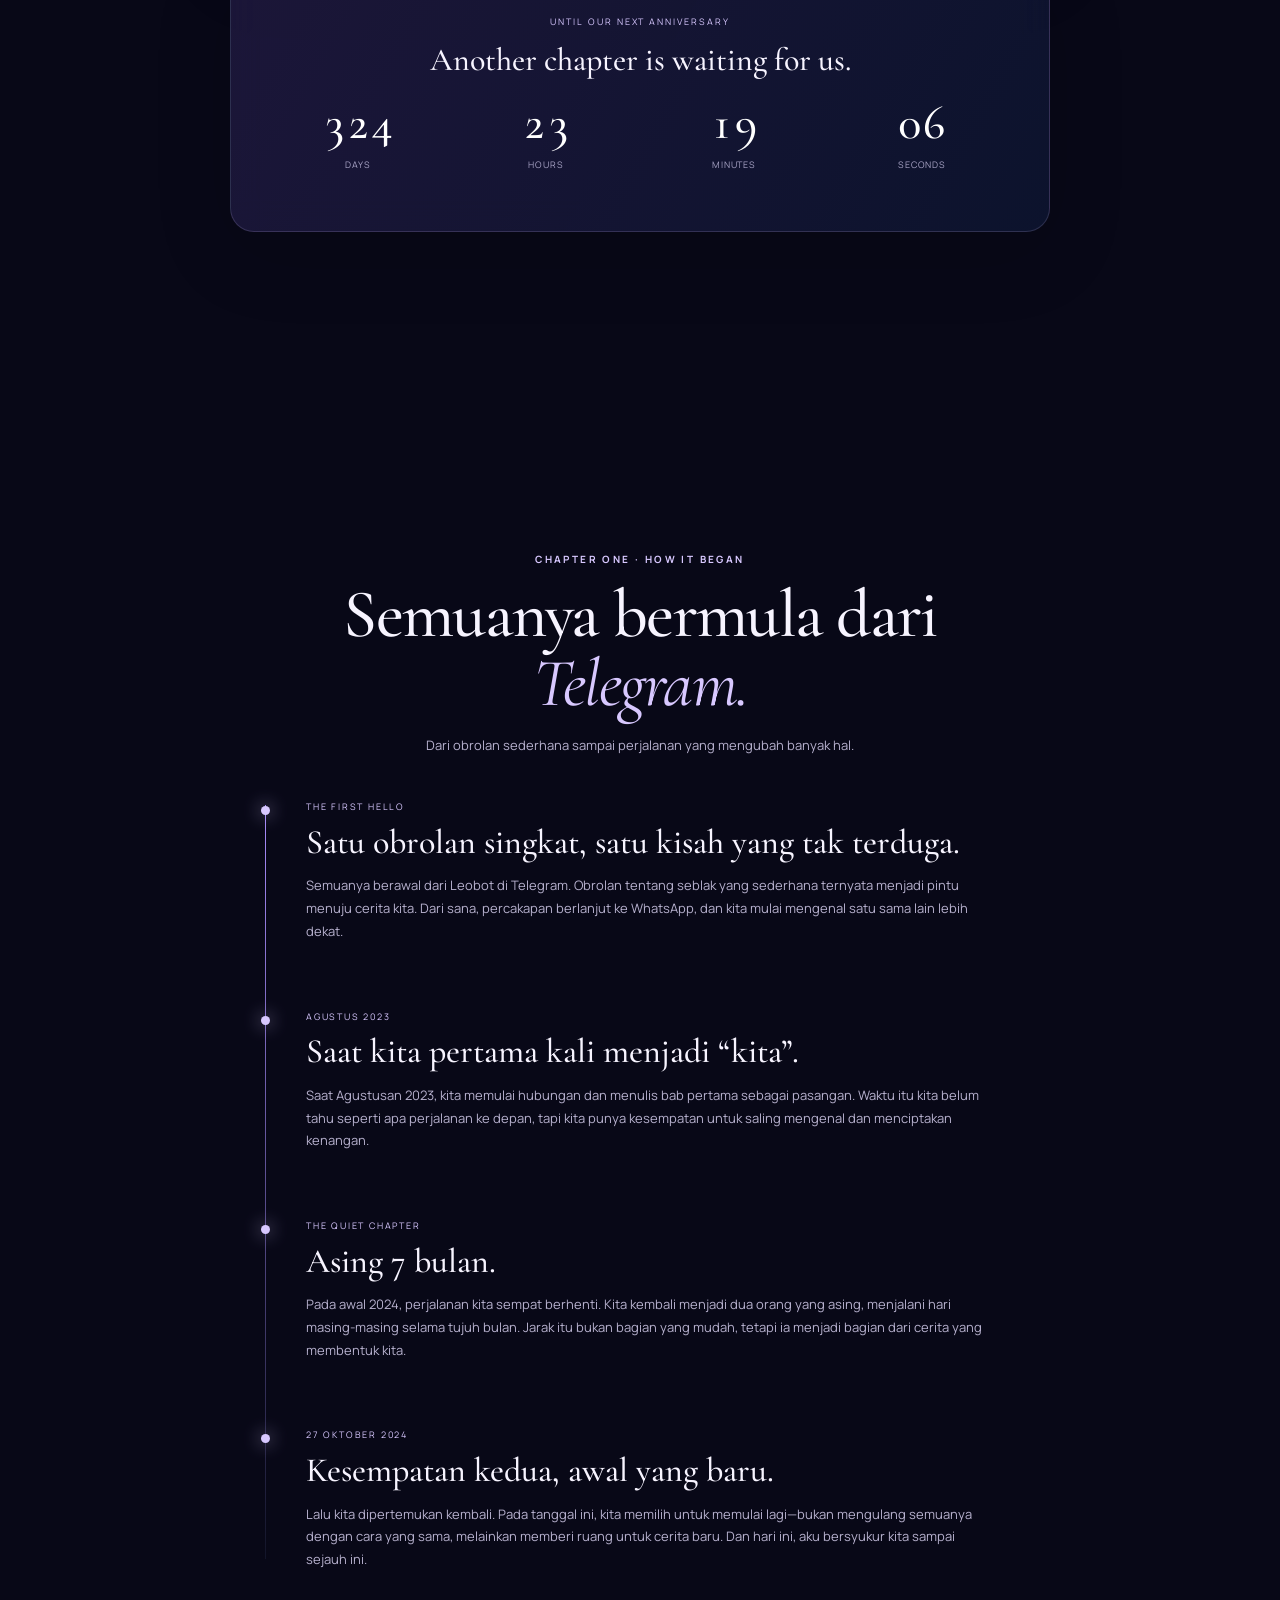
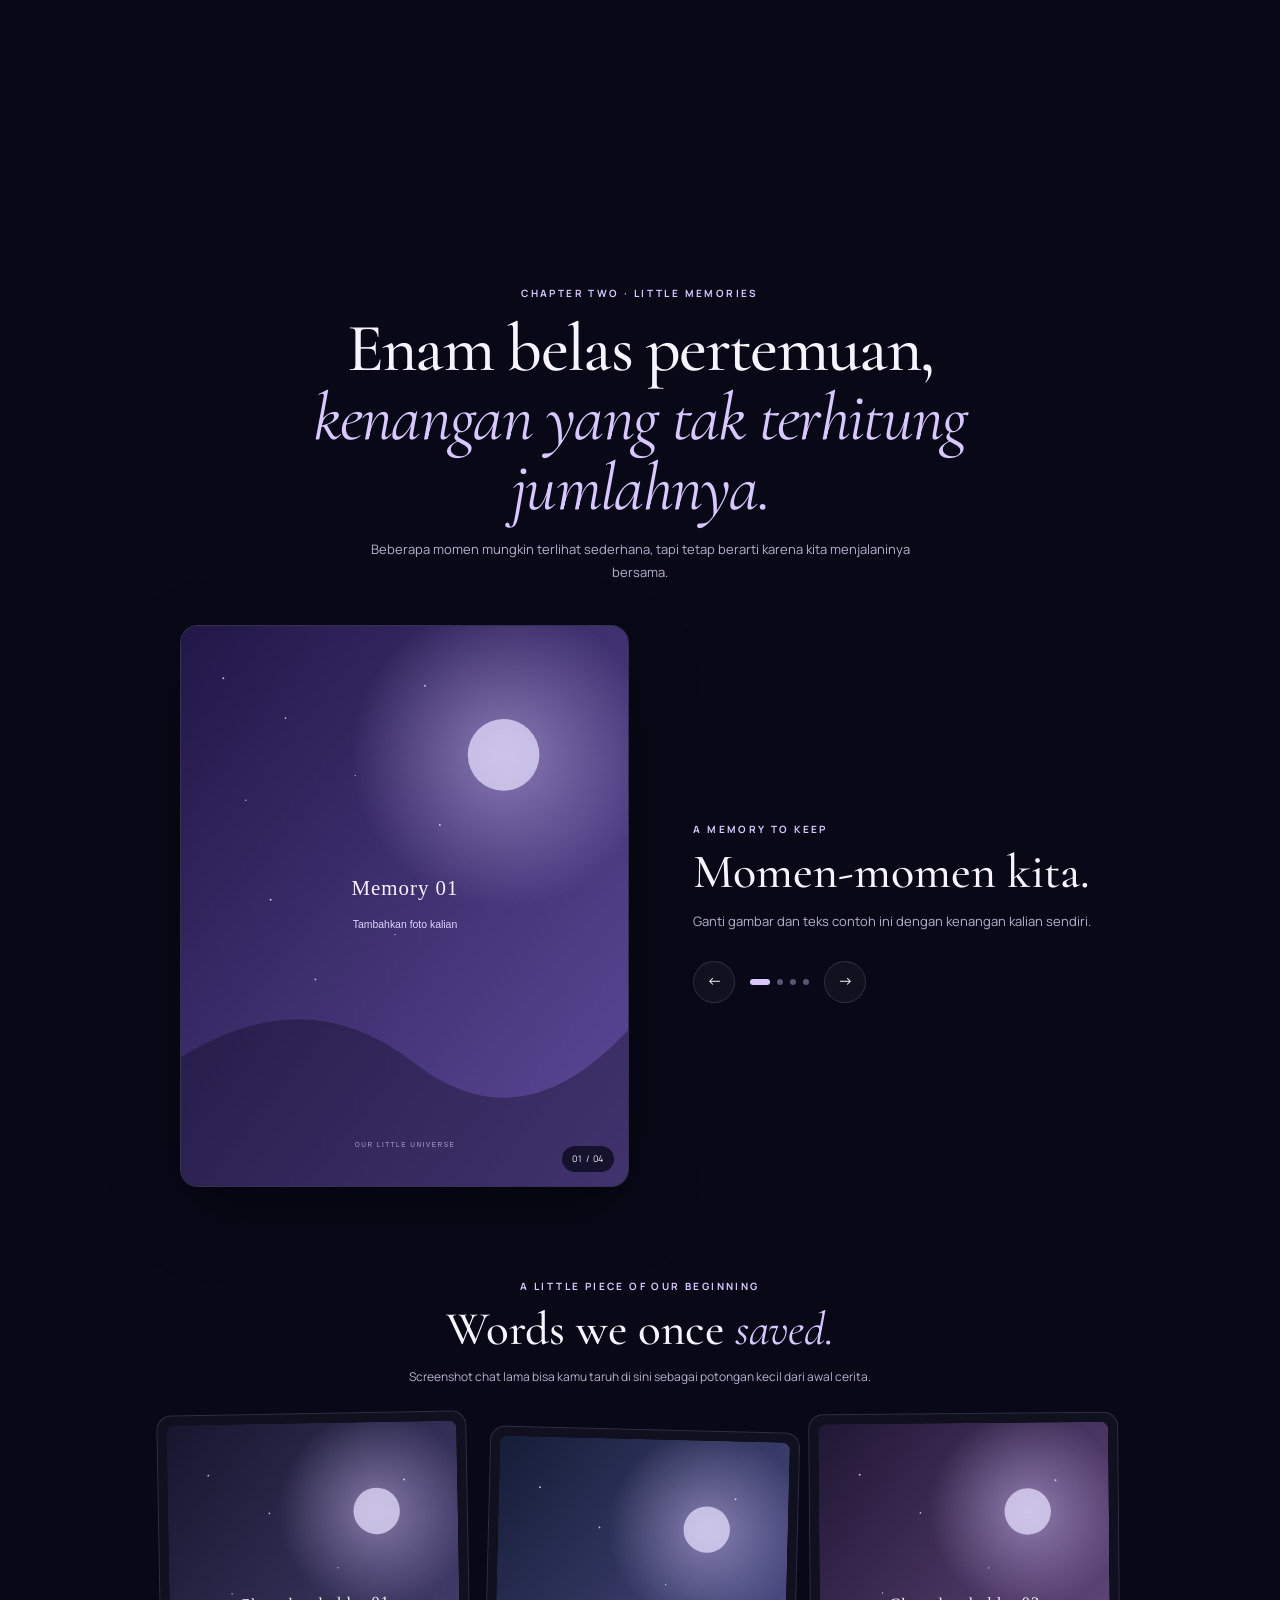
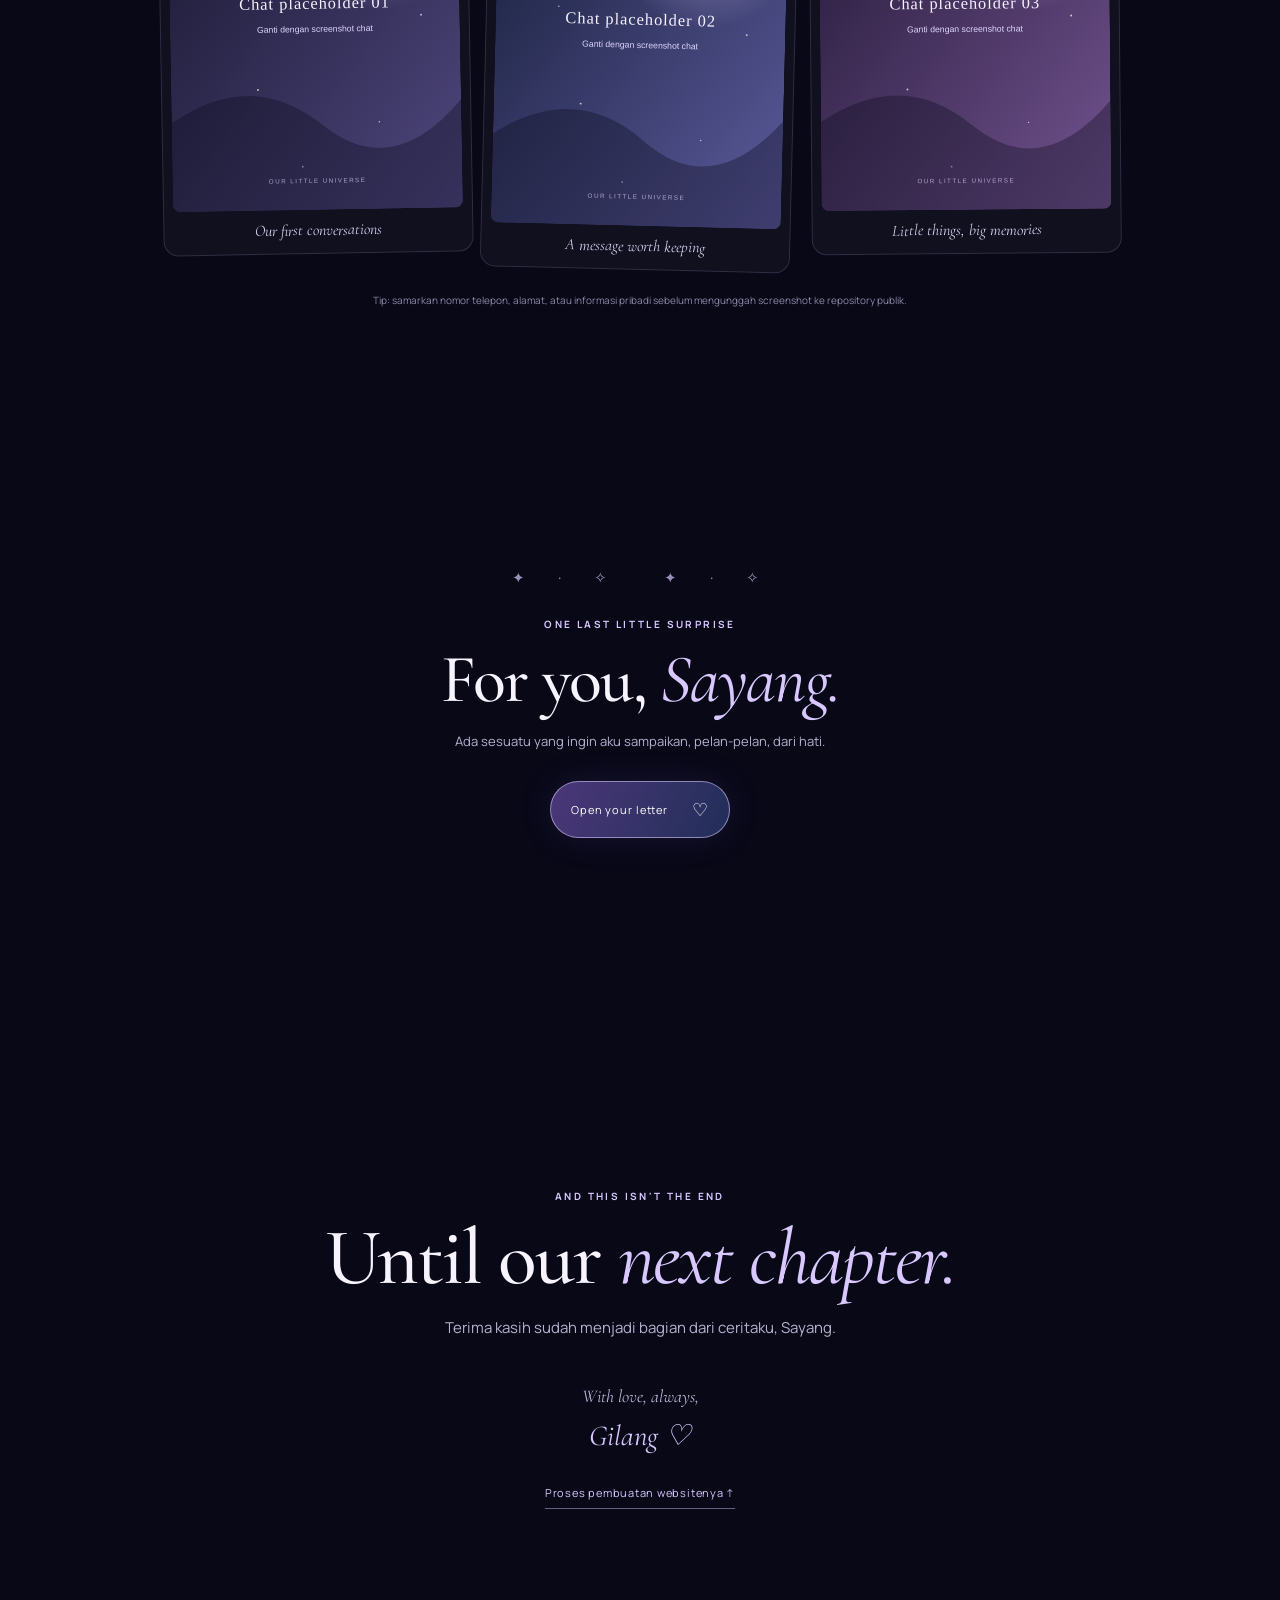
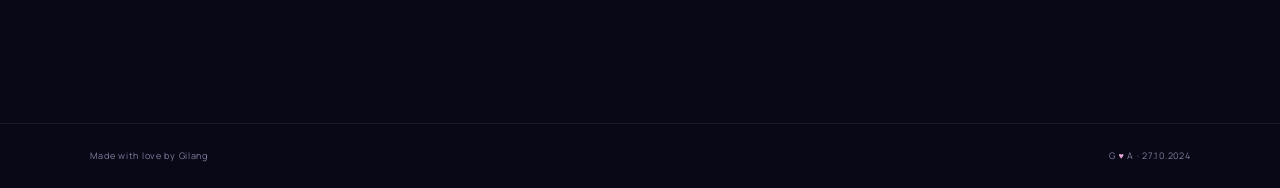
==== commit e08b7b75: "Update index.html" ====
--- a/index.html
+++ b/index.html
@@ -185,7 +185,9 @@
         <h2>Until our <em>next chapter.</em></h2>
         <p>Terima kasih sudah menjadi bagian dari ceritaku, Sayang.</p>
         <p class="final-signature">With love, always,<br><span>Gilang ♡</span></p>
-        <button class="text-button" id="backToLetter" type="button">Back to your letter ↑</button>
+        <a href="process.html" class="text-button" id="backToLetter">
+          Proses pembuatan websitenya ↑
+        </a>
       </div>
     </section>
   </main>
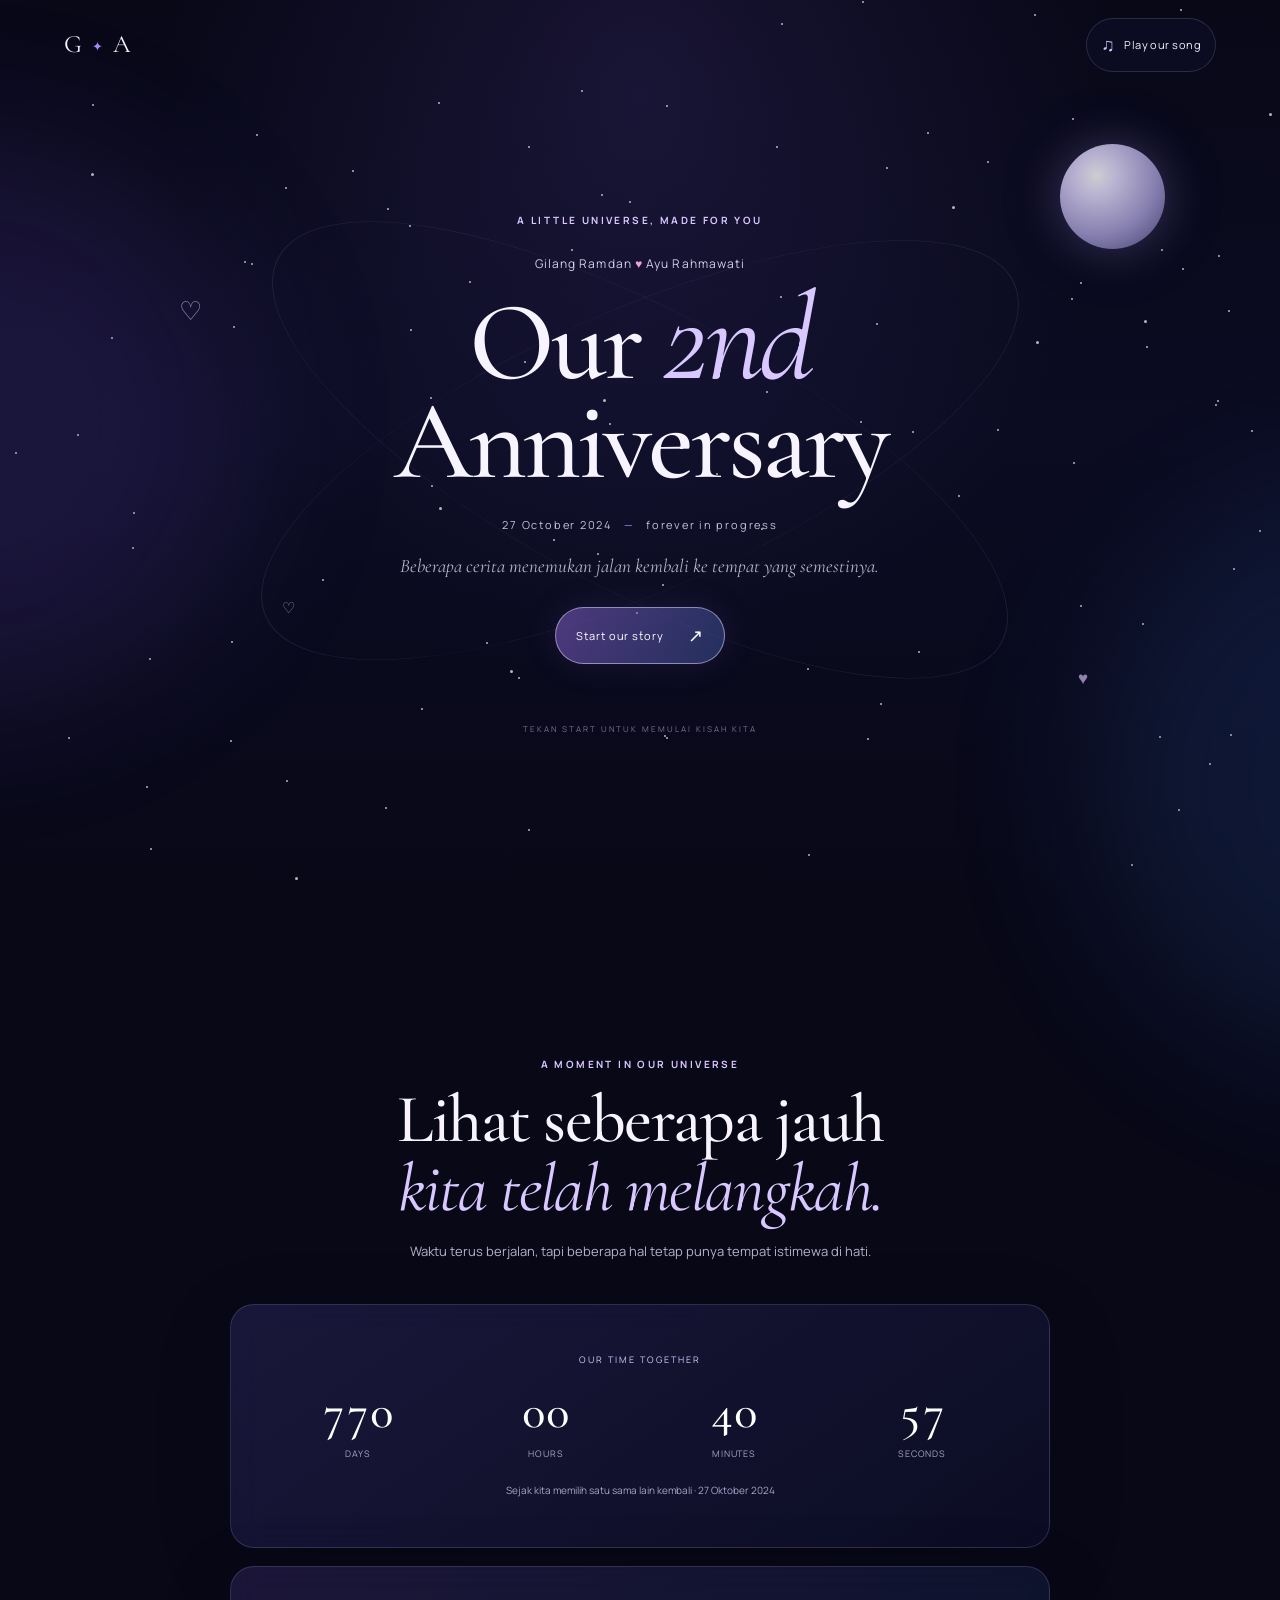
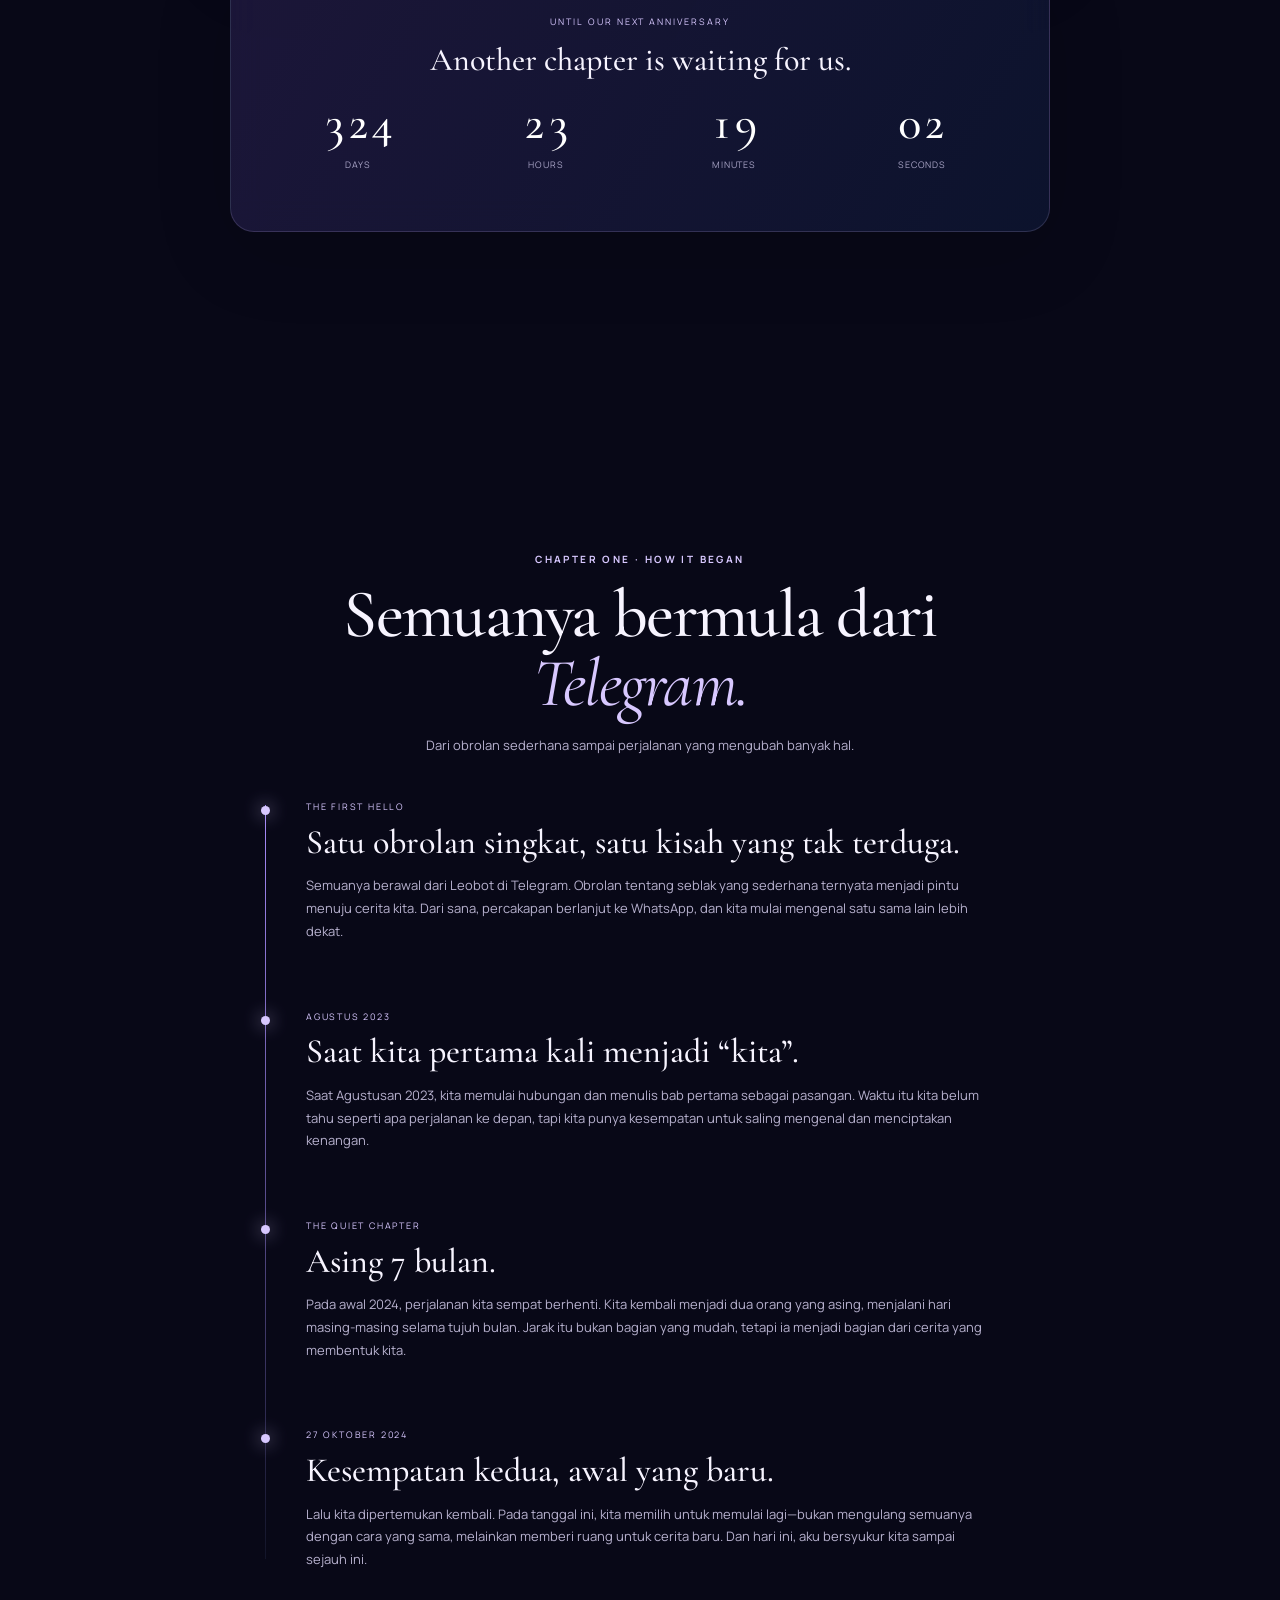
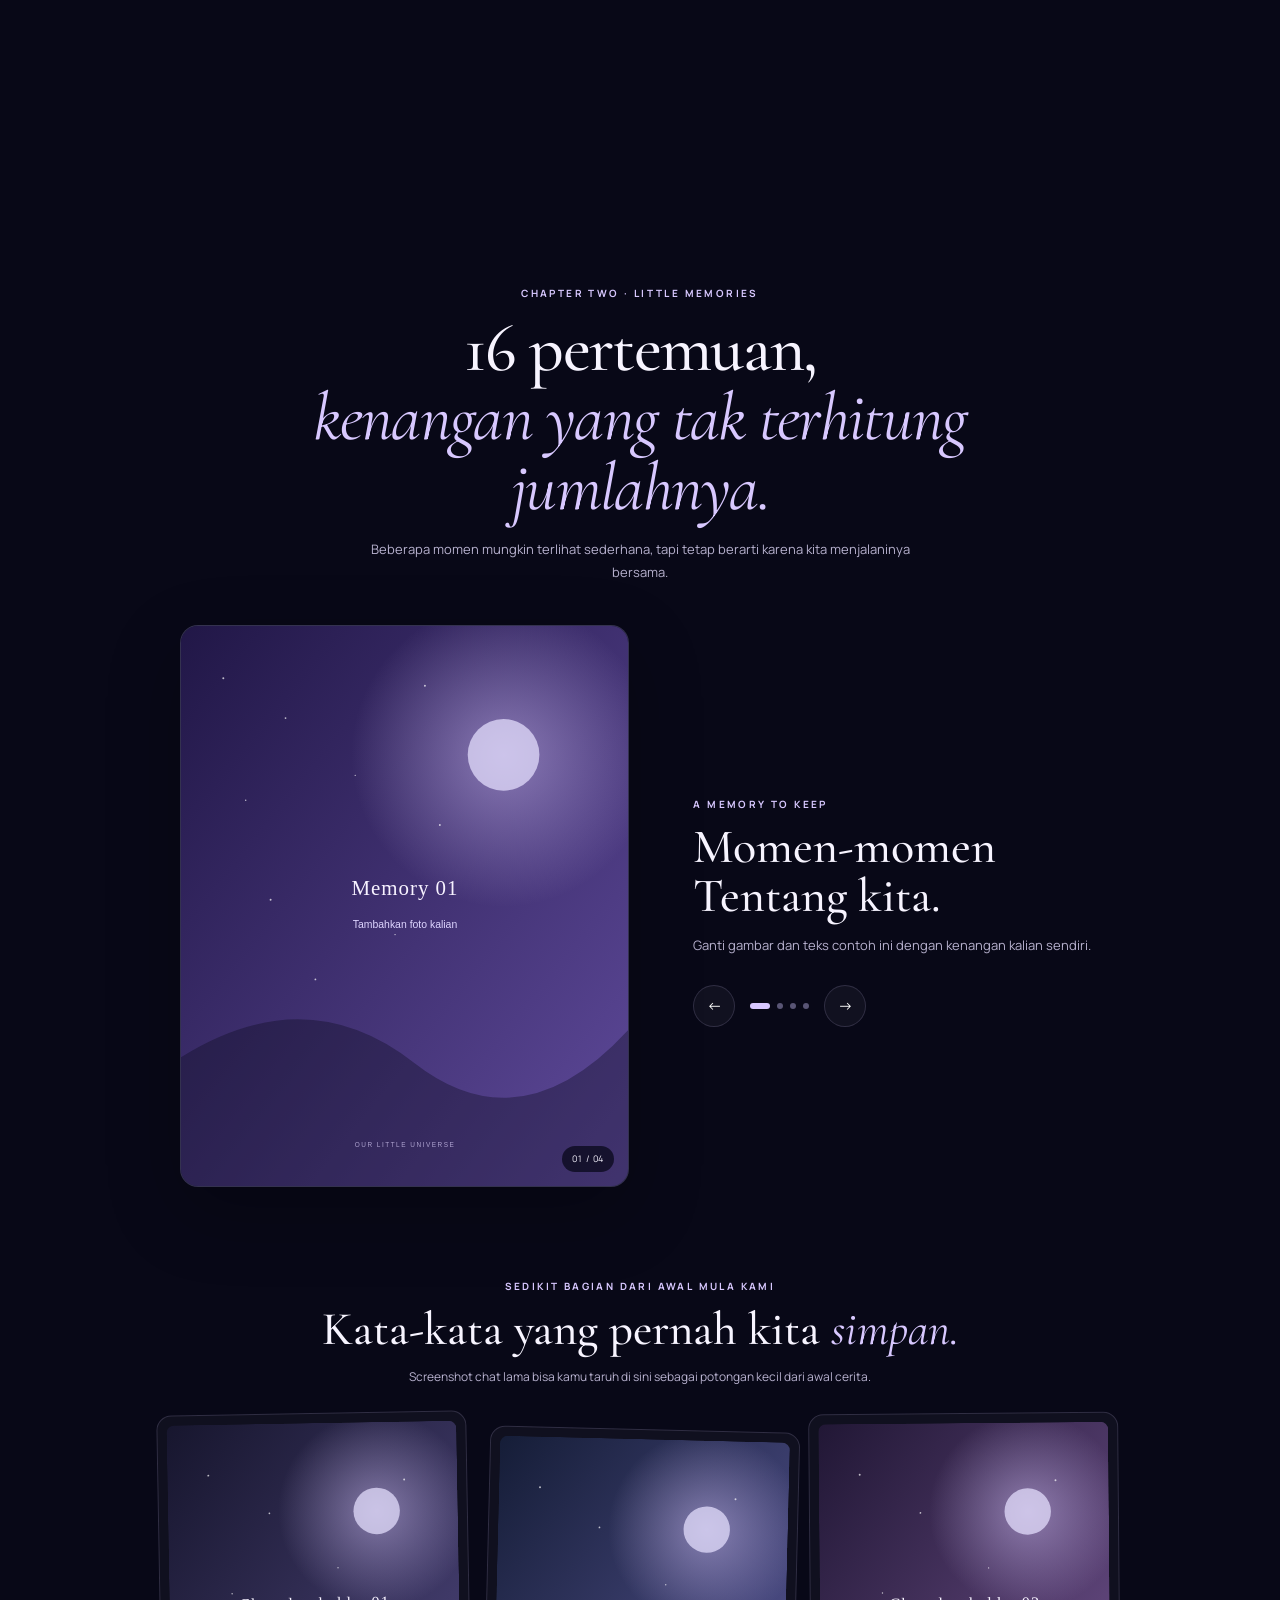
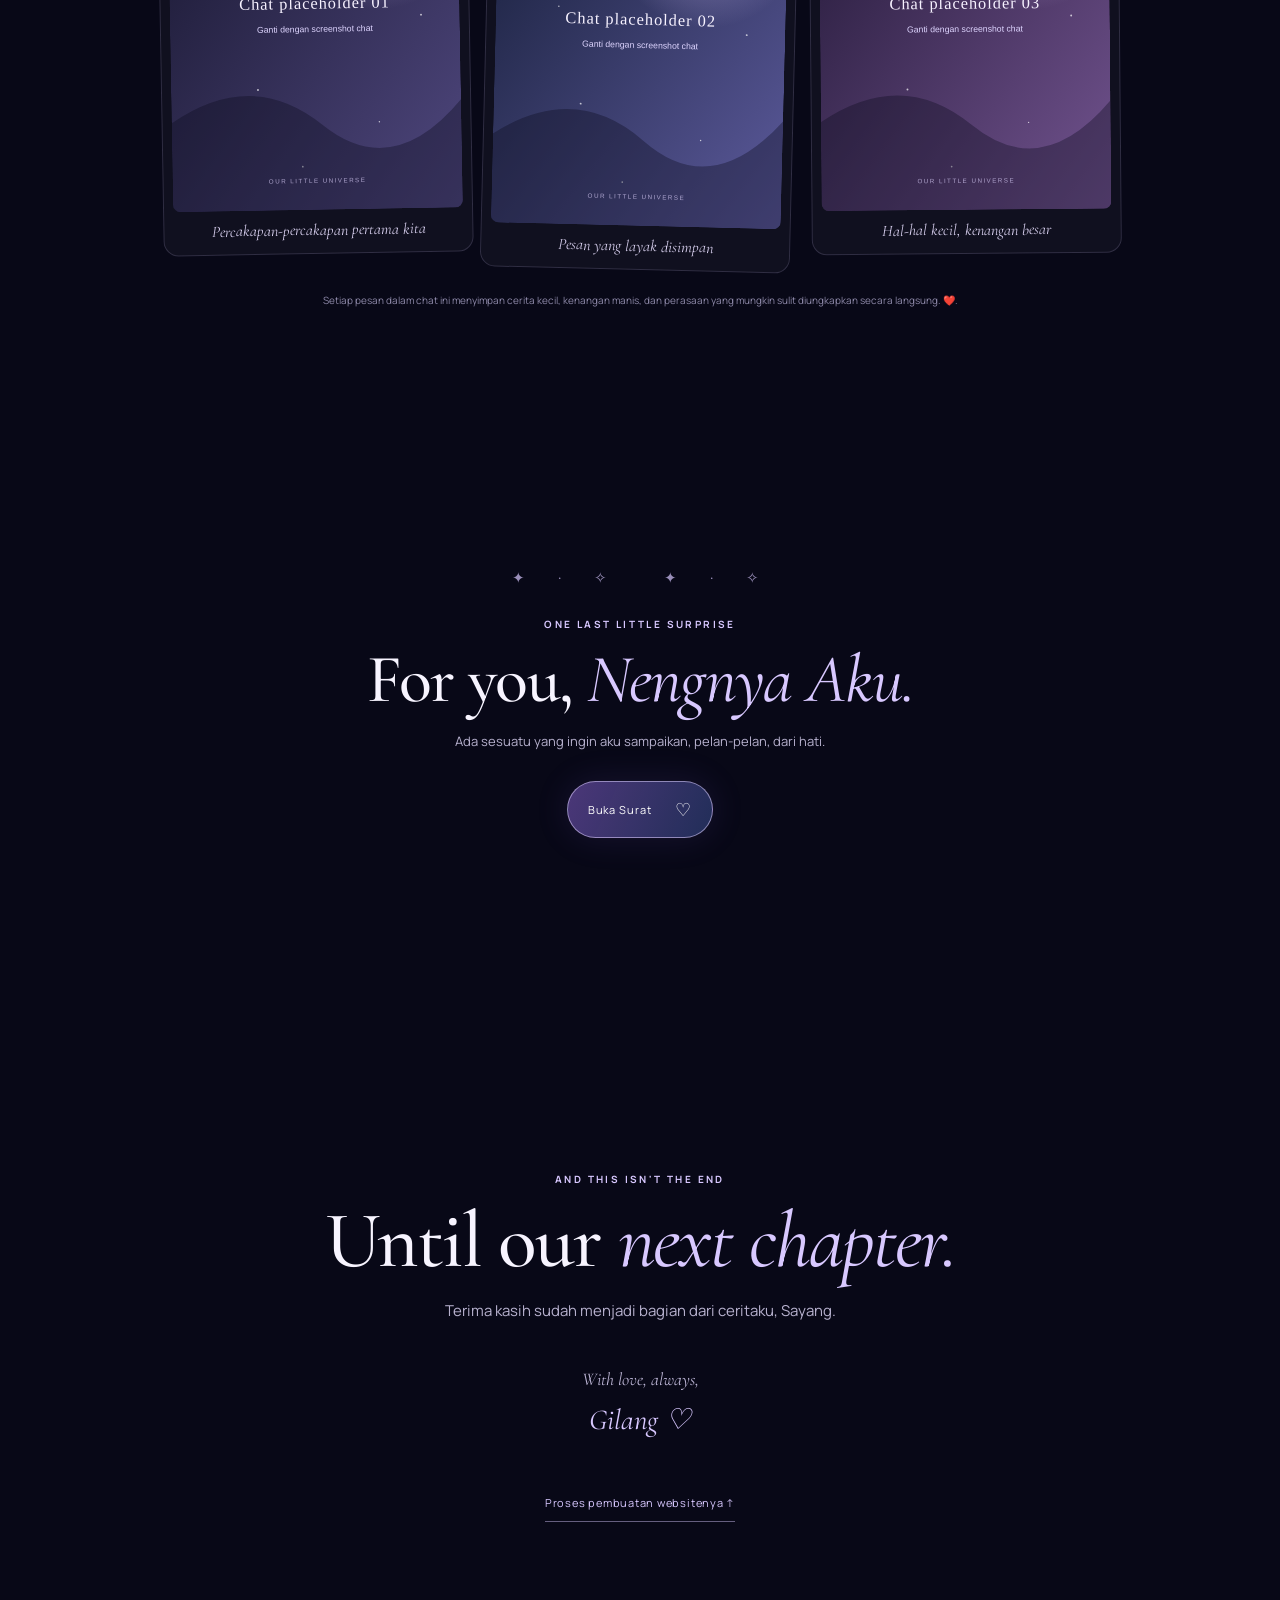
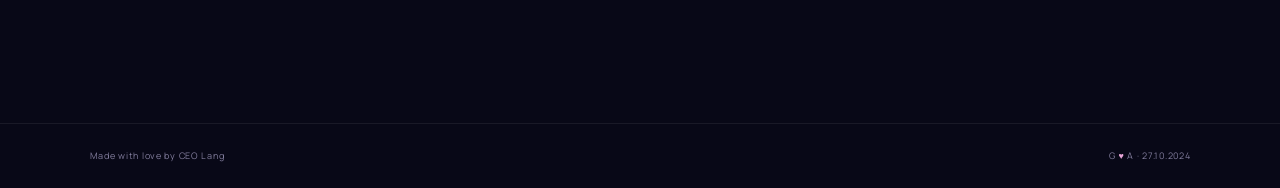
==== commit bbec0514: "Update index.html" ====
--- a/index.html
+++ b/index.html
@@ -117,7 +117,7 @@
     <section class="section memories-section reveal-section" id="memories">
       <div class="section-heading">
         <p class="eyebrow">CHAPTER TWO · LITTLE MEMORIES</p>
-        <h2>Enam belas pertemuan,<br>
+        <h2>16 pertemuan,<br>
         <em>kenangan yang tak terhitung jumlahnya.</em></h2>
         <p class="section-intro">Beberapa momen mungkin terlihat sederhana, tapi tetap berarti karena kita menjalaninya bersama.</p>
       </div>
@@ -128,7 +128,7 @@
         </div>
         <div class="memory-caption">
           <p class="eyebrow" id="memoryEyebrow">A MEMORY TO KEEP</p>
-          <h3 id="memoryTitle">Momen-momen kita.</h3>
+          <h3 id="memoryTitle">Momen-momen Tentang kita.</h3>
           <p id="memoryDescription">Ganti gambar dan teks contoh ini dengan kenangan kalian sendiri.</p>
           <div class="gallery-controls">
             <button class="round-button" id="previousMemory" type="button" aria-label="Foto sebelumnya">←</button>
@@ -140,40 +140,40 @@
 
       <div class="chat-section">
         <div class="chat-heading">
-          <p class="eyebrow">A LITTLE PIECE OF OUR BEGINNING</p>
-          <h3>Words we once <em>saved.</em></h3>
+          <p class="eyebrow">SEDIKIT BAGIAN DARI AWAL MULA KAMI</p>
+          <h3>Kata-kata yang pernah kita <em>simpan.</em></h3>
           <p>Screenshot chat lama bisa kamu taruh di sini sebagai potongan kecil dari awal cerita.</p>
         </div>
         <div class="chat-grid">
           <figure class="chat-card">
             <img src="assets/images/chat-01.svg" alt="Placeholder screenshot chat pertama" loading="lazy">
-            <figcaption>Our first conversations</figcaption>
+            <figcaption>Percakapan-percakapan pertama kita</figcaption>
           </figure>
           <figure class="chat-card">
             <img src="assets/images/chat-02.svg" alt="Placeholder screenshot chat kedua" loading="lazy">
-            <figcaption>A message worth keeping</figcaption>
+            <figcaption>Pesan yang layak disimpan</figcaption>
           </figure>
           <figure class="chat-card">
             <img src="assets/images/chat-03.svg" alt="Placeholder screenshot chat ketiga" loading="lazy">
-            <figcaption>Little things, big memories</figcaption>
+            <figcaption>Hal-hal kecil, kenangan besar</figcaption>
           </figure>
         </div>
-        <p class="privacy-note">Tip: samarkan nomor telepon, alamat, atau informasi pribadi sebelum mengunggah screenshot ke repository publik.</p>
+        <p class="privacy-note">Setiap pesan dalam chat ini menyimpan cerita kecil, kenangan manis, dan perasaan yang mungkin sulit diungkapkan secara langsung. ❤️.</p>
       </div>
     </section>
 
     <section class="section letter-section reveal-section" id="letter">
       <div class="letter-stars" aria-hidden="true">✦　·　✧　　✦　·　✧</div>
       <p class="eyebrow">ONE LAST LITTLE SURPRISE</p>
-      <h2>For you, <em>Sayang.</em></h2>
+      <h2>For you, <em>Nengnya Aku.</em></h2>
       <p class="section-intro">Ada sesuatu yang ingin aku sampaikan, pelan-pelan, dari hati.</p>
       <button class="primary-button letter-button" id="openLetter" type="button">
-        <span>Open your letter</span><span aria-hidden="true">♡</span>
+        <span>Buka Surat</span><span aria-hidden="true">♡</span>
       </button>
 
       <article class="love-letter glass-panel" id="loveLetter" hidden>
-        <p class="letter-date">27 October 2026 · Our little universe</p>
-        <h3>Untuk Ayu, Sayangku.</h3>
+        <p class="letter-date">27 October 2026 · Our universe</p>
+        <h3>Untuk Ayu Rahmawati, Nengnya Aku. ❤️</h3>
         <div class="letter-body" id="letterBody" aria-live="polite"></div>
         <button class="text-button" id="replayLetter" type="button">Read it again ↻</button>
       </article>
@@ -193,7 +193,7 @@
   </main>
 
   <footer class="footer">
-    <span>Made with love by Gilang</span>
+    <span>Made with love by CEO Lang</span>
     <span>G <span class="tiny-heart">♥</span> A · 27.10.2024</span>
   </footer>
 
--- a/css/style.css
+++ b/css/style.css
@@ -13,137 +13,771 @@
   --serif: "Cormorant Garamond", Georgia, serif;
   --sans: "Manrope", Arial, sans-serif;
 }
+
 * { box-sizing: border-box; }
-html { scroll-behavior: smooth; scroll-padding-top: 80px; }
+
+html {
+  scroll-behavior: smooth;
+  scroll-padding-top: 80px;
+}
+
 html.intro-locked { overflow: hidden; }
+
 body {
-  margin: 0; background: var(--night); color: var(--white); font-family: var(--sans);
-  font-size: 15px; line-height: 1.75; overflow-x: hidden;
-}
-body.intro-locked { height: 100svh; overflow: hidden; }
+  margin: 0;
+  background: var(--night);
+  color: var(--white);
+  font-family: var(--sans);
+  font-size: 15px;
+  line-height: 1.75;
+  overflow-x: hidden;
+}
+
+body.intro-locked {
+  height: 100svh;
+  overflow: hidden;
+}
+
 body::before {
-  content: ""; position: fixed; inset: 0; pointer-events: none; z-index: -2;
-  background: radial-gradient(ellipse at 50% 10%, rgba(73, 55, 137, .25), transparent 52%),
-              linear-gradient(180deg, #080817 0%, #0b0c22 48%, #080817 100%);
-}
+  content: "";
+  position: fixed;
+  inset: 0;
+  pointer-events: none;
+  z-index: -2;
+  background:
+    radial-gradient(ellipse at 50% 10%, rgba(73, 55, 137, .25), transparent 52%),
+    linear-gradient(180deg, #080817 0%, #0b0c22 48%, #080817 100%);
+}
+
 button, a { -webkit-tap-highlight-color: transparent; }
+
 button { font: inherit; }
-button:focus-visible, a:focus-visible { outline: 2px solid var(--lavender); outline-offset: 4px; }
-a { color: inherit; text-decoration: none; }
-img { display: block; max-width: 100%; }
-.starfield { position: fixed; inset: 0; pointer-events: none; z-index: -1; opacity: .7; }
-.star { position: absolute; width: 2px; height: 2px; background: #fff; border-radius: 50%; animation: twinkle var(--duration, 4s) ease-in-out infinite; }
-.ambient-glow { position: fixed; width: 45vw; height: 45vw; border-radius: 50%; filter: blur(80px); opacity: .12; z-index: -1; pointer-events: none; }
-.glow-one { background: #8b5cf6; top: 15%; left: -25vw; }
-.glow-two { background: #3b82f6; right: -30vw; top: 55%; }
-.topbar { position: absolute; z-index: 10; top: 0; left: 0; width: 100%; display: flex; align-items: center; justify-content: space-between; padding: 18px clamp(20px, 5vw, 72px); }
-.wordmark { font-family: var(--serif); font-size: 25px; letter-spacing: .08em; }
-.wordmark span { color: var(--violet); font-size: 13px; vertical-align: middle; }
-.music-control { display: inline-flex; align-items: center; gap: 9px; padding: 10px 14px; border: 1px solid var(--line); border-radius: 99px; color: var(--white); background: rgba(15, 15, 39, .65); backdrop-filter: blur(12px); font-size: 11px; letter-spacing: .04em; cursor: pointer; }
+
+button:focus-visible,
+a:focus-visible {
+  outline: 2px solid var(--lavender);
+  outline-offset: 4px;
+}
+
+a {
+  color: inherit;
+  text-decoration: none;
+}
+
+img {
+  display: block;
+  max-width: 100%;
+}
+
+.starfield {
+  position: fixed;
+  inset: 0;
+  pointer-events: none;
+  z-index: -1;
+  opacity: .7;
+}
+
+.star {
+  position: absolute;
+  width: 2px;
+  height: 2px;
+  background: #fff;
+  border-radius: 50%;
+  animation: twinkle var(--duration, 4s) ease-in-out infinite;
+}
+
+.ambient-glow {
+  position: fixed;
+  width: 45vw;
+  height: 45vw;
+  border-radius: 50%;
+  filter: blur(80px);
+  opacity: .12;
+  z-index: -1;
+  pointer-events: none;
+}
+
+.glow-one {
+  background: #8b5cf6;
+  top: 15%;
+  left: -25vw;
+}
+
+.glow-two {
+  background: #3b82f6;
+  right: -30vw;
+  top: 55%;
+}
+
+.topbar {
+  position: absolute;
+  z-index: 10;
+  top: 0;
+  left: 0;
+  width: 100%;
+  display: flex;
+  align-items: center;
+  justify-content: space-between;
+  padding: 18px clamp(20px, 5vw, 72px);
+}
+
+.wordmark {
+  font-family: var(--serif);
+  font-size: 25px;
+  letter-spacing: .08em;
+}
+
+.wordmark span {
+  color: var(--violet);
+  font-size: 13px;
+  vertical-align: middle;
+}
+
+.music-control {
+  display: inline-flex;
+  align-items: center;
+  gap: 9px;
+  padding: 10px 14px;
+  border: 1px solid var(--line);
+  border-radius: 99px;
+  color: var(--white);
+  background: rgba(15, 15, 39, .65);
+  backdrop-filter: blur(12px);
+  font-size: 11px;
+  letter-spacing: .04em;
+  cursor: pointer;
+}
+
 .music-icon { color: var(--lavender); font-size: 18px; }
-.music-control.is-playing .music-icon { animation: musicPulse 1.1s ease-in-out infinite; }
-.section-screen { min-height: 100svh; display: grid; place-items: center; position: relative; overflow: hidden; }
-.hero { padding: 100px 24px 55px; isolation: isolate; }
-.hero-content { position: relative; z-index: 2; text-align: center; max-width: 760px; }
-.eyebrow { font-size: 10px; letter-spacing: .24em; color: var(--lavender); font-weight: 700; line-height: 1.8; }
-.hero-kicker { margin: 24px 0 0; font-size: 12px; color: #d4cdea; letter-spacing: .09em; }
+
+.music-control.is-playing .music-icon {
+  animation: musicPulse 1.1s ease-in-out infinite;
+}
+
+.section-screen {
+  min-height: 100svh;
+  display: grid;
+  place-items: center;
+  position: relative;
+  overflow: hidden;
+}
+
+.hero {
+  padding: 100px 24px 55px;
+  isolation: isolate;
+}
+
+.hero-content {
+  position: relative;
+  z-index: 2;
+  text-align: center;
+  max-width: 760px;
+}
+
+.eyebrow {
+  font-size: 10px;
+  letter-spacing: .24em;
+  color: var(--lavender);
+  font-weight: 700;
+  line-height: 1.8;
+}
+
+.hero-kicker {
+  margin: 24px 0 0;
+  font-size: 12px;
+  color: #d4cdea;
+  letter-spacing: .09em;
+}
+
 .tiny-heart { color: #e8a5d8; }
-.hero-title { margin: 9px 0 6px; font: 500 clamp(58px, 12vw, 112px)/.88 var(--serif); letter-spacing: -.035em; }
-.hero-title em, h2 em, .chat-heading h3 em { color: var(--lavender); font-weight: 400; }
+
+.hero-title {
+  margin: 9px 0 6px;
+  font: 500 clamp(58px, 12vw, 112px)/.88 var(--serif);
+  letter-spacing: -.035em;
+}
+
+.hero-title em,
+h2 em,
+.chat-heading h3 em {
+  color: var(--lavender);
+  font-weight: 400;
+}
+
 .hero-title em { font-size: 1.12em; }
-.hero-date { margin: 23px 0 0; color: #c7c0df; font-size: 11px; letter-spacing: .16em; }
-.hero-date span { padding: 0 8px; color: var(--violet); }
-.hero-copy { margin: 18px 0 26px; color: var(--muted); font: italic 19px/1.5 var(--serif); }
-.primary-button { display: inline-flex; align-items: center; justify-content: center; gap: 24px; min-height: 49px; padding: 12px 20px; border: 1px solid rgba(222, 208, 255, .55); border-radius: 99px; color: #fff; background: linear-gradient(115deg, rgba(132, 95, 202, .55), rgba(73, 104, 188, .4)); box-shadow: 0 0 35px rgba(129, 102, 219, .13); cursor: pointer; font-size: 11px; letter-spacing: .08em; transition: transform .25s, box-shadow .25s, background .25s; }
-.primary-button:hover { transform: translateY(-2px); box-shadow: 0 0 42px rgba(157, 131, 246, .28); }
+
+.hero-date {
+  margin: 23px 0 0;
+  color: #c7c0df;
+  font-size: 11px;
+  letter-spacing: .16em;
+}
+
+.hero-date span {
+  padding: 0 8px;
+  color: var(--violet);
+}
+
+.hero-copy {
+  margin: 18px 0 26px;
+  color: var(--muted);
+  font: italic 19px/1.5 var(--serif);
+}
+
+.primary-button {
+  display: inline-flex;
+  align-items: center;
+  justify-content: center;
+  gap: 24px;
+  min-height: 49px;
+  padding: 12px 20px;
+  border: 1px solid rgba(222, 208, 255, .55);
+  border-radius: 99px;
+  color: #fff;
+  background: linear-gradient(115deg, rgba(132, 95, 202, .55), rgba(73, 104, 188, .4));
+  box-shadow: 0 0 35px rgba(129, 102, 219, .13);
+  cursor: pointer;
+  font-size: 11px;
+  letter-spacing: .08em;
+  transition: transform .25s, box-shadow .25s, background .25s;
+}
+
+.primary-button:hover {
+  transform: translateY(-2px);
+  box-shadow: 0 0 42px rgba(157, 131, 246, .28);
+}
+
 .primary-button span:last-child { font-size: 18px; }
-.scroll-hint { margin-top: 58px; font-size: 8px; letter-spacing: .25em; color: #777493; }
-.moon { position: absolute; right: 9%; top: 16%; width: clamp(50px, 9vw, 105px); aspect-ratio: 1; border-radius: 50%; background: radial-gradient(circle at 35% 30%, #fff 0%, #e5ddff 20%, #a9a0d7 58%, #514d89 100%); box-shadow: 0 0 45px rgba(190, 177, 255, .3), 0 0 100px rgba(113, 91, 199, .12); opacity: .8; }
-.hero-orbit { position: absolute; border: 1px solid rgba(184, 169, 255, .12); border-radius: 50%; width: 75vw; height: 75vw; max-width: 820px; max-height: 820px; }
+
+.scroll-hint {
+  margin-top: 58px;
+  font-size: 8px;
+  letter-spacing: .25em;
+  color: #777493;
+}
+
+.moon {
+  position: absolute;
+  right: 9%;
+  top: 16%;
+  width: clamp(50px, 9vw, 105px);
+  aspect-ratio: 1;
+  border-radius: 50%;
+  background: radial-gradient(circle at 35% 30%, #fff 0%, #e5ddff 20%, #a9a0d7 58%, #514d89 100%);
+  box-shadow: 0 0 45px rgba(190, 177, 255, .3), 0 0 100px rgba(113, 91, 199, .12);
+  opacity: .8;
+}
+
+.hero-orbit {
+  position: absolute;
+  border: 1px solid rgba(184, 169, 255, .12);
+  border-radius: 50%;
+  width: 75vw;
+  height: 75vw;
+  max-width: 820px;
+  max-height: 820px;
+}
+
 .orbit-a { transform: rotate(-24deg) scaleY(.34); }
-.orbit-b { transform: rotate(28deg) scaleY(.34); width: 95vw; height: 95vw; }
-.floating-heart { position: absolute; color: rgba(219, 193, 255, .65); font-size: 26px; animation: float 7s ease-in-out infinite; }
+
+.orbit-b {
+  transform: rotate(28deg) scaleY(.34);
+  width: 95vw;
+  height: 95vw;
+}
+
+.floating-heart {
+  position: absolute;
+  color: rgba(219, 193, 255, .65);
+  font-size: 26px;
+  animation: float 7s ease-in-out infinite;
+}
+
 .heart-one { top: 32%; left: 14%; }
-.heart-two { bottom: 23%; right: 15%; font-size: 17px; animation-delay: -3s; }
-.heart-three { bottom: 31%; left: 22%; font-size: 15px; animation-delay: -1.5s; }
-.section { position: relative; padding: clamp(78px, 12vw, 145px) clamp(22px, 7vw, 100px); max-width: 1180px; margin: 0 auto; }
-.section-heading { text-align: center; max-width: 720px; margin: 0 auto 42px; }
-h2 { font: 500 clamp(39px, 7vw, 68px)/1.02 var(--serif); letter-spacing: -.025em; margin: 12px 0 16px; }
-.section-intro { color: var(--muted); max-width: 560px; margin: 0 auto; font-size: 13px; }
-.glass-panel { border: 1px solid var(--line); border-radius: 24px; background: linear-gradient(145deg, rgba(31, 28, 69, .76), rgba(14, 16, 43, .65)); backdrop-filter: blur(16px); box-shadow: 0 20px 80px rgba(0, 0, 0, .14); }
-.timer-panel, .countdown-panel { padding: clamp(22px, 5vw, 38px); text-align: center; margin: 18px auto; max-width: 820px; }
-.panel-label { font-size: 9px; letter-spacing: .22em; color: var(--lavender); }
-.timer-grid, .countdown-grid { display: grid; grid-template-columns: repeat(4, minmax(0, 1fr)); gap: 10px; margin: 20px 0; }
-.time-unit { display: flex; flex-direction: column; align-items: center; }
-.time-unit strong { font: 500 clamp(29px, 6vw, 48px)/1 var(--serif); color: #fff; font-variant-numeric: tabular-nums; }
-.time-unit span { margin-top: 10px; color: #aaa5c7; font-size: 9px; letter-spacing: .1em; text-transform: uppercase; }
+
+.heart-two {
+  bottom: 23%;
+  right: 15%;
+  font-size: 17px;
+  animation-delay: -3s;
+}
+
+.heart-three {
+  bottom: 31%;
+  left: 22%;
+  font-size: 15px;
+  animation-delay: -1.5s;
+}
+
+.section {
+  position: relative;
+  padding: clamp(78px, 12vw, 145px) clamp(22px, 7vw, 100px);
+  max-width: 1180px;
+  margin: 0 auto;
+}
+
+.section-heading {
+  text-align: center;
+  max-width: 720px;
+  margin: 0 auto 42px;
+}
+
+h2 {
+  font: 500 clamp(39px, 7vw, 68px)/1.02 var(--serif);
+  letter-spacing: -.025em;
+  margin: 12px 0 16px;
+}
+
+.section-intro {
+  color: var(--muted);
+  max-width: 560px;
+  margin: 0 auto;
+  font-size: 13px;
+}
+
+.glass-panel {
+  border: 1px solid var(--line);
+  border-radius: 24px;
+  background: linear-gradient(145deg, rgba(31, 28, 69, .76), rgba(14, 16, 43, .65));
+  backdrop-filter: blur(16px);
+  box-shadow: 0 20px 80px rgba(0, 0, 0, .14);
+}
+
+.timer-panel,
+.countdown-panel {
+  padding: clamp(22px, 5vw, 38px);
+  text-align: center;
+  margin: 18px auto;
+  max-width: 820px;
+}
+
+.panel-label {
+  font-size: 9px;
+  letter-spacing: .22em;
+  color: var(--lavender);
+}
+
+.timer-grid,
+.countdown-grid {
+  display: grid;
+  grid-template-columns: repeat(4, minmax(0, 1fr));
+  gap: 10px;
+  margin: 20px 0;
+}
+
+.time-unit {
+  display: flex;
+  flex-direction: column;
+  align-items: center;
+}
+
+.time-unit strong {
+  font: 500 clamp(29px, 6vw, 48px)/1 var(--serif);
+  color: #fff;
+  font-variant-numeric: tabular-nums;
+}
+
+.time-unit span {
+  margin-top: 10px;
+  color: #aaa5c7;
+  font-size: 9px;
+  letter-spacing: .1em;
+  text-transform: uppercase;
+}
+
 .timer-note { color: #aaa5c7; font-size: 10px; }
-.countdown-panel { background: linear-gradient(120deg, rgba(56, 43, 105, .42), rgba(20, 37, 79, .4)); }
-.countdown-panel h3 { font: 500 clamp(23px, 4vw, 32px)/1.15 var(--serif); margin: 12px 0; }
-.timeline { max-width: 760px; margin: 0 auto; position: relative; padding-left: 28px; }
-.timeline::before { content: ""; position: absolute; left: 5px; top: 6px; bottom: 12px; width: 1px; background: linear-gradient(var(--violet), rgba(138, 168, 255, .08)); }
-.timeline-item { position: relative; padding: 0 0 44px 18px; }
+
+.countdown-panel {
+  background: linear-gradient(120deg, rgba(56, 43, 105, .42), rgba(20, 37, 79, .4));
+}
+
+.countdown-panel h3 {
+  font: 500 clamp(23px, 4vw, 32px)/1.15 var(--serif);
+  margin: 12px 0;
+}
+
+.timeline {
+  max-width: 760px;
+  margin: 0 auto;
+  position: relative;
+  padding-left: 28px;
+}
+
+.timeline::before {
+  content: "";
+  position: absolute;
+  left: 5px;
+  top: 6px;
+  bottom: 12px;
+  width: 1px;
+  background: linear-gradient(var(--violet), rgba(138, 168, 255, .08));
+}
+
+.timeline-item {
+  position: relative;
+  padding: 0 0 44px 18px;
+}
+
 .timeline-item:last-child { padding-bottom: 0; }
-.timeline-dot { position: absolute; left: -27px; top: 7px; width: 9px; height: 9px; border-radius: 50%; background: var(--lavender); box-shadow: 0 0 18px rgba(216, 200, 255, .8); }
-.timeline-date { font-size: 9px; color: var(--lavender); letter-spacing: .2em; }
-.timeline-item h3 { margin: 5px 0 9px; font: 500 clamp(25px, 4vw, 34px)/1.1 var(--serif); }
-.timeline-item p:last-child { color: var(--muted); font-size: 13px; max-width: 680px; }
-.memory-feature { display: grid; grid-template-columns: 1.05fr .95fr; gap: clamp(24px, 5vw, 64px); align-items: center; max-width: 920px; margin: 0 auto 90px; }
-.memory-image-wrap { position: relative; overflow: hidden; border-radius: 18px; border: 1px solid var(--line); background: #15152d; aspect-ratio: 4/5; box-shadow: 0 25px 75px rgba(0,0,0,.24); }
-.memory-image-wrap img { width: 100%; height: 100%; object-fit: cover; transition: opacity .35s, transform 1.2s; }
-.memory-image-wrap img.changing { opacity: .15; transform: scale(1.04); }
-.image-counter { position: absolute; bottom: 14px; right: 14px; padding: 5px 10px; border-radius: 99px; background: rgba(5, 5, 20, .7); font-size: 9px; letter-spacing: .1em; }
-.memory-caption h3 { font: 500 clamp(32px, 5vw, 48px)/1.02 var(--serif); margin: 8px 0 13px; }
-.memory-caption > p:not(.eyebrow) { color: var(--muted); font-size: 13px; }
-.gallery-controls { display: flex; align-items: center; gap: 15px; margin-top: 28px; }
-.round-button { display: grid; place-items: center; width: 42px; height: 42px; border-radius: 50%; color: white; background: rgba(255,255,255,.04); border: 1px solid var(--line); cursor: pointer; transition: background .2s; }
+
+.timeline-dot {
+  position: absolute;
+  left: -27px;
+  top: 7px;
+  width: 9px;
+  height: 9px;
+  border-radius: 50%;
+  background: var(--lavender);
+  box-shadow: 0 0 18px rgba(216, 200, 255, .8);
+}
+
+.timeline-date {
+  font-size: 9px;
+  color: var(--lavender);
+  letter-spacing: .2em;
+}
+
+.timeline-item h3 {
+  margin: 5px 0 9px;
+  font: 500 clamp(25px, 4vw, 34px)/1.1 var(--serif);
+}
+
+.timeline-item p:last-child {
+  color: var(--muted);
+  font-size: 13px;
+  max-width: 680px;
+}
+
+.memory-feature {
+  display: grid;
+  grid-template-columns: 1.05fr .95fr;
+  gap: clamp(24px, 5vw, 64px);
+  align-items: center;
+  max-width: 920px;
+  margin: 0 auto 90px;
+}
+
+.memory-image-wrap {
+  position: relative;
+  overflow: hidden;
+  border-radius: 18px;
+  border: 1px solid var(--line);
+  background: #15152d;
+  aspect-ratio: 4/5;
+  box-shadow: 0 25px 75px rgba(0,0,0,.24);
+}
+
+.memory-image-wrap img {
+  width: 100%;
+  height: 100%;
+  object-fit: cover;
+  transition: opacity .35s, transform 1.2s;
+}
+
+.memory-image-wrap img.changing {
+  opacity: .15;
+  transform: scale(1.04);
+}
+
+.image-counter {
+  position: absolute;
+  bottom: 14px;
+  right: 14px;
+  padding: 5px 10px;
+  border-radius: 99px;
+  background: rgba(5, 5, 20, .7);
+  font-size: 9px;
+  letter-spacing: .1em;
+}
+
+.memory-caption h3 {
+  font: 500 clamp(32px, 5vw, 48px)/1.02 var(--serif);
+  margin: 8px 0 13px;
+}
+
+.memory-caption > p:not(.eyebrow) {
+  color: var(--muted);
+  font-size: 13px;
+}
+
+.gallery-controls {
+  display: flex;
+  align-items: center;
+  gap: 15px;
+  margin-top: 28px;
+}
+
+.round-button {
+  display: grid;
+  place-items: center;
+  width: 42px;
+  height: 42px;
+  border-radius: 50%;
+  color: white;
+  background: rgba(255,255,255,.04);
+  border: 1px solid var(--line);
+  cursor: pointer;
+  transition: background .2s;
+}
+
 .round-button:hover { background: rgba(180, 156, 255, .15); }
-.gallery-dots { display: flex; gap: 7px; align-items: center; }
-.gallery-dot { width: 6px; height: 6px; border: 0; padding: 0; border-radius: 99px; background: #595575; cursor: pointer; }
-.gallery-dot[aria-current="true"] { width: 20px; background: var(--lavender); }
-.chat-section { max-width: 960px; margin: 0 auto; }
-.chat-heading { text-align: center; margin-bottom: 26px; }
-.chat-heading h3 { font: 500 clamp(31px, 5vw, 47px)/1.05 var(--serif); margin: 8px 0; }
-.chat-heading > p:not(.eyebrow) { color: var(--muted); font-size: 12px; }
-.chat-grid { display: grid; grid-template-columns: repeat(3, minmax(0, 1fr)); gap: 15px; align-items: start; }
-.chat-card { margin: 0; padding: 9px; border: 1px solid var(--line); border-radius: 15px; background: rgba(255,255,255,.035); transform: rotate(-1deg); }
+
+.gallery-dots {
+  display: flex;
+  gap: 7px;
+  align-items: center;
+}
+
+.gallery-dot {
+  width: 6px;
+  height: 6px;
+  border: 0;
+  padding: 0;
+  border-radius: 99px;
+  background: #595575;
+  cursor: pointer;
+}
+
+.gallery-dot[aria-current="true"] {
+  width: 20px;
+  background: var(--lavender);
+}
+
+.chat-section {
+  max-width: 960px;
+  margin: 0 auto;
+}
+
+.chat-heading {
+  text-align: center;
+  margin-bottom: 26px;
+}
+
+.chat-heading h3 {
+  font: 500 clamp(31px, 5vw, 47px)/1.05 var(--serif);
+  margin: 8px 0;
+}
+
+.chat-heading > p:not(.eyebrow) {
+  color: var(--muted);
+  font-size: 12px;
+}
+
+.chat-grid {
+  display: grid;
+  grid-template-columns: repeat(3, minmax(0, 1fr));
+  gap: 15px;
+  align-items: start;
+}
+
+.chat-card {
+  margin: 0;
+  padding: 9px;
+  border: 1px solid var(--line);
+  border-radius: 15px;
+  background: rgba(255,255,255,.035);
+  transform: rotate(-1deg);
+}
+
 .chat-card:nth-child(2) { transform: translateY(16px) rotate(1.4deg); }
 .chat-card:nth-child(3) { transform: rotate(-.5deg); }
-.chat-card img { width: 100%; aspect-ratio: 3/4; object-fit: cover; border-radius: 8px; }
-.chat-card figcaption { padding: 10px 2px 4px; text-align: center; font: italic 16px var(--serif); color: #d5cdec; }
-.privacy-note { text-align: center; margin-top: 38px; color: #8e89a9; font-size: 10px; }
-.letter-section { text-align: center; padding-top: 100px; padding-bottom: 120px; }
-.letter-stars { color: var(--lavender); letter-spacing: .6em; opacity: .7; margin-bottom: 24px; }
+
+.chat-card img {
+  width: 100%;
+  aspect-ratio: 3/4;
+  object-fit: cover;
+  border-radius: 8px;
+}
+
+.chat-card figcaption {
+  padding: 10px 2px 4px;
+  text-align: center;
+  font: italic 16px var(--serif);
+  color: #d5cdec;
+}
+
+.privacy-note {
+  text-align: center;
+  margin-top: 38px;
+  color: #8e89a9;
+  font-size: 10px;
+}
+
+.letter-section {
+  text-align: center;
+  padding-top: 100px;
+  padding-bottom: 120px;
+}
+
+.letter-stars {
+  color: var(--lavender);
+  letter-spacing: .6em;
+  opacity: .7;
+  margin-bottom: 24px;
+}
+
 .letter-button { margin-top: 28px; }
-.love-letter { max-width: 740px; margin: 44px auto 0; padding: clamp(25px, 6vw, 54px); text-align: left; animation: letterIn .8s ease both; }
+
+.love-letter {
+  max-width: 740px;
+  margin: 44px auto 0;
+  padding: clamp(25px, 6vw, 54px);
+  text-align: left;
+  animation: letterIn .8s ease both;
+}
+
 .love-letter[hidden] { display: none; }
-.letter-date { color: #a9a1c9; font-size: 10px; letter-spacing: .1em; }
-.love-letter h3 { font: 500 clamp(29px, 5vw, 42px)/1.1 var(--serif); margin: 16px 0 22px; }
-.letter-body { min-height: 150px; color: #ded9ef; font: 400 17px/1.9 var(--serif); white-space: pre-line; }
+
+.letter-date {
+  color: #a9a1c9;
+  font-size: 10px;
+  letter-spacing: .1em;
+}
+
+.love-letter h3 {
+  font: 500 clamp(29px, 5vw, 42px)/1.1 var(--serif);
+  margin: 16px 0 22px;
+}
+
+.letter-body {
+  min-height: 150px;
+  color: #ded9ef;
+  font: 400 17px/1.9 var(--serif);
+  white-space: pre-line;
+}
+
 .letter-body p { margin: 0 0 17px; }
-.text-button { border: 0; border-bottom: 1px solid rgba(216, 200, 255, .45); padding: 8px 0; margin-top: 24px; color: var(--lavender); background: transparent; cursor: pointer; font-size: 11px; letter-spacing: .07em; }
-.finale { text-align: center; padding: 100px 24px; min-height: 85svh; }
+
+/* TOMBOL / LINK PROSES PEMBUATAN WEBSITE */
+.text-button {
+  display: inline-block;
+  border: 0;
+  border-bottom: 1px solid rgba(216, 200, 255, .45);
+  padding: 8px 0;
+  margin-top: 24px;
+  color: var(--lavender);
+  background: transparent;
+  cursor: pointer;
+  font-family: inherit;
+  font-size: 11px;
+  line-height: 1.7;
+  letter-spacing: .07em;
+  text-decoration: none;
+  transition: color .25s ease, border-color .25s ease;
+}
+
+.text-button:hover {
+  color: #fff;
+  border-bottom-color: var(--lavender);
+}
+
+.text-button:focus-visible {
+  outline: 2px solid var(--lavender);
+  outline-offset: 5px;
+}
+
+.finale {
+  text-align: center;
+  padding: 100px 24px;
+  min-height: 85svh;
+}
+
 .finale-content { max-width: 680px; }
+
 .finale h2 { font-size: clamp(46px, 9vw, 80px); }
-.finale-content > p:not(.eyebrow):not(.final-signature) { color: var(--muted); }
-.final-signature { margin-top: 40px; color: #bcb5d5; font: italic 18px/1.7 var(--serif); }
-.final-signature span { color: var(--lavender); font-size: 29px; }
-.footer { display: flex; justify-content: space-between; gap: 15px; padding: 24px clamp(22px, 7vw, 100px); border-top: 1px solid rgba(255,255,255,.07); color: #827d9d; font-size: 9px; letter-spacing: .08em; }
-.toast { position: fixed; z-index: 30; bottom: 18px; left: 50%; transform: translate(-50%, 20px); max-width: calc(100% - 32px); padding: 10px 15px; border: 1px solid var(--line); border-radius: 99px; background: #171632; color: #eee9ff; font-size: 11px; opacity: 0; pointer-events: none; transition: opacity .25s, transform .25s; }
-.toast.show { opacity: 1; transform: translate(-50%, 0); }
-.reveal, .reveal-section { opacity: 0; transform: translateY(20px); transition: opacity .9s ease, transform .9s cubic-bezier(.2,.7,.2,1); }
+
+.finale-content > p:not(.eyebrow):not(.final-signature) {
+  color: var(--muted);
+}
+
+.final-signature {
+  margin-top: 40px;
+  color: #bcb5d5;
+  font: italic 18px/1.7 var(--serif);
+}
+
+.final-signature span {
+  color: var(--lavender);
+  font-size: 29px;
+}
+
+.footer {
+  display: flex;
+  justify-content: space-between;
+  gap: 15px;
+  padding: 24px clamp(22px, 7vw, 100px);
+  border-top: 1px solid rgba(255,255,255,.07);
+  color: #827d9d;
+  font-size: 9px;
+  letter-spacing: .08em;
+}
+
+.toast {
+  position: fixed;
+  z-index: 30;
+  bottom: 18px;
+  left: 50%;
+  transform: translate(-50%, 20px);
+  max-width: calc(100% - 32px);
+  padding: 10px 15px;
+  border: 1px solid var(--line);
+  border-radius: 99px;
+  background: #171632;
+  color: #eee9ff;
+  font-size: 11px;
+  opacity: 0;
+  pointer-events: none;
+  transition: opacity .25s, transform .25s;
+}
+
+.toast.show {
+  opacity: 1;
+  transform: translate(-50%, 0);
+}
+
+.reveal,
+.reveal-section {
+  opacity: 0;
+  transform: translateY(20px);
+  transition: opacity .9s ease, transform .9s cubic-bezier(.2,.7,.2,1);
+}
+
 .hero .reveal { animation: heroReveal 1s ease forwards; }
 .hero .reveal:nth-child(2) { animation-delay: .15s; }
 .hero .reveal:nth-child(3) { animation-delay: .3s; }
 .hero .reveal:nth-child(4) { animation-delay: .45s; }
 .hero .reveal:nth-child(5) { animation-delay: .6s; }
 .hero .reveal:nth-child(6) { animation-delay: .75s; }
-.reveal-section.is-visible { opacity: 1; transform: translateY(0); }
-@keyframes twinkle { 0%,100% { opacity: .25; transform: scale(.8); } 50% { opacity: 1; transform: scale(1.4); } }
-@keyframes float { 0%,100% { transform: translateY(0) rotate(-5deg); } 50% { transform: translateY(-18px) rotate(7deg); } }
-@keyframes heroReveal { to { opacity: 1; transform: translateY(0); } }
-@keyframes musicPulse { 0%,100% { transform: scale(1); } 50% { transform: scale(1.2); } }
-@keyframes letterIn { from { opacity: 0; transform: translateY(20px) scale(.99); } to { opacity: 1; transform: translateY(0) scale(1); } }
+
+.reveal-section.is-visible {
+  opacity: 1;
+  transform: translateY(0);
+}
+
+@keyframes twinkle {
+  0%,100% { opacity: .25; transform: scale(.8); }
+  50% { opacity: 1; transform: scale(1.4); }
+}
+
+@keyframes float {
+  0%,100% { transform: translateY(0) rotate(-5deg); }
+  50% { transform: translateY(-18px) rotate(7deg); }
+}
+
+@keyframes heroReveal {
+  to { opacity: 1; transform: translateY(0); }
+}
+
+@keyframes musicPulse {
+  0%,100% { transform: scale(1); }
+  50% { transform: scale(1.2); }
+}
+
+@keyframes letterIn {
+  from { opacity: 0; transform: translateY(20px) scale(.99); }
+  to { opacity: 1; transform: translateY(0) scale(1); }
+}
+
 @media (max-width: 680px) {
   .topbar { padding: 15px 18px; }
   .music-control { padding: 8px 11px; font-size: 10px; }
@@ -163,6 +797,176 @@
   .letter-body { font-size: 16px; }
   .footer { flex-direction: column; align-items: center; text-align: center; }
 }
+
 @media (prefers-reduced-motion: reduce) {
-  *, *::before, *::after { scroll-behavior: auto !important; animation-duration: .01ms !important; animation-iteration-count: 1 !important; transition-duration: .01ms !important; }
-}
+  *,
+  *::before,
+  *::after {
+    scroll-behavior: auto !important;
+    animation-duration: .01ms !important;
+    animation-iteration-count: 1 !important;
+    transition-duration: .01ms !important;
+  }
+}
+
+/* =========================
+   HALAMAN PROSES WEBSITE
+========================= */
+
+.process-page {
+    position: relative;
+    min-height: 100vh;
+    padding: 65px 24px 35px;
+    color: var(--white);
+}
+
+.process-content {
+    width: 100%;
+    max-width: 1000px;
+    margin: 0 auto;
+}
+
+.process-heading {
+    text-align: center;
+    margin-bottom: 42px;
+}
+
+.process-heading h1 {
+    color: #fffaff;
+    font-family: var(--serif);
+    font-size: clamp(30px, 5vw, 49px);
+    font-weight: normal;
+    line-height: 1.25;
+    letter-spacing: -1px;
+}
+
+.process-heading h1 em {
+    color: var(--lavender);
+    font-weight: normal;
+}
+
+
+/* Jarak antar foto */
+.process-gallery {
+    display: flex;
+    flex-direction: column;
+    align-items: center;
+    gap: 30px;
+    width: 100%;
+}
+
+.process-photo {
+    width: 100%;
+    max-width: 320px;
+    aspect-ratio: 4 / 5;
+    overflow: hidden;
+    border: 1px solid rgba(216, 200, 255, 0.25);
+    border-radius: 16px;
+    background: var(--night-soft);
+    box-shadow: 0 12px 30px rgba(0, 0, 0, 0.25);
+}
+
+.process-photo img {
+    display: block;
+    width: 100%;
+    height: 100%;
+    max-width: none;
+    object-fit: contain;
+}
+
+/* Posisi tombol Back */
+.process-back {
+    display: flex;
+    justify-content: center;
+    margin-top: 38px;
+    margin-bottom: 20px;
+}
+
+/* Tombol Back bergaya elegan */
+.process-back-button {
+    display: inline-flex;
+    align-items: center;
+    justify-content: center;
+    gap: 10px;
+    min-width: 130px;
+    min-height: 46px;
+    padding: 12px 24px;
+
+    border: 1px solid rgba(216, 200, 255, 0.4);
+    border-radius: 50px;
+
+    color: var(--lavender);
+    background: linear-gradient(
+        135deg,
+        rgba(167, 139, 250, 0.16),
+        rgba(138, 168, 255, 0.08)
+    );
+
+    font-family: var(--sans);
+    font-size: 13px;
+    font-weight: 600;
+    text-decoration: none;
+    letter-spacing: 0.5px;
+
+    box-shadow: 0 5px 20px rgba(167, 139, 250, 0.08);
+    transition: all 0.3s ease;
+}
+
+.process-back-button:hover {
+    color: #ffffff;
+    background: rgba(167, 139, 250, 0.25);
+    border-color: var(--lavender);
+    box-shadow: 0 8px 25px rgba(167, 139, 250, 0.18);
+    transform: translateY(-3px);
+}
+
+.process-back-button:active {
+    transform: translateY(0) scale(0.97);
+}
+
+
+.process-back-button {
+    display: inline-flex;
+    align-items: center;
+    justify-content: center;
+    min-height: 46px;
+    padding: 12px 25px;
+    border: 1px solid rgba(207, 183, 255, 0.42);
+    border-radius: 50px;
+    color: var(--lavender);
+    background: rgba(132, 102, 196, 0.09);
+    font-family: var(--sans);
+    font-size: 12px;
+    text-decoration: none;
+    transition: background 0.3s ease, transform 0.3s ease;
+}
+
+.process-back-button:hover {
+    background: rgba(132, 102, 196, 0.22);
+    transform: translateY(-2px);
+}
+
+@media (max-width: 700px) {
+    .process-page {
+        padding: 48px 18px 28px;
+    }
+
+    .process-heading {
+        margin-bottom: 30px;
+    }
+
+    .process-gallery {
+        grid-template-columns: 1fr;
+        max-width: 430px;
+        margin: 0 auto;
+        gap: 20px;
+    }
+
+    .process-photo {
+        aspect-ratio: 4 / 5;
+    }
+
+    .process-back {
+        margin-top: 32px;
+    }
+}
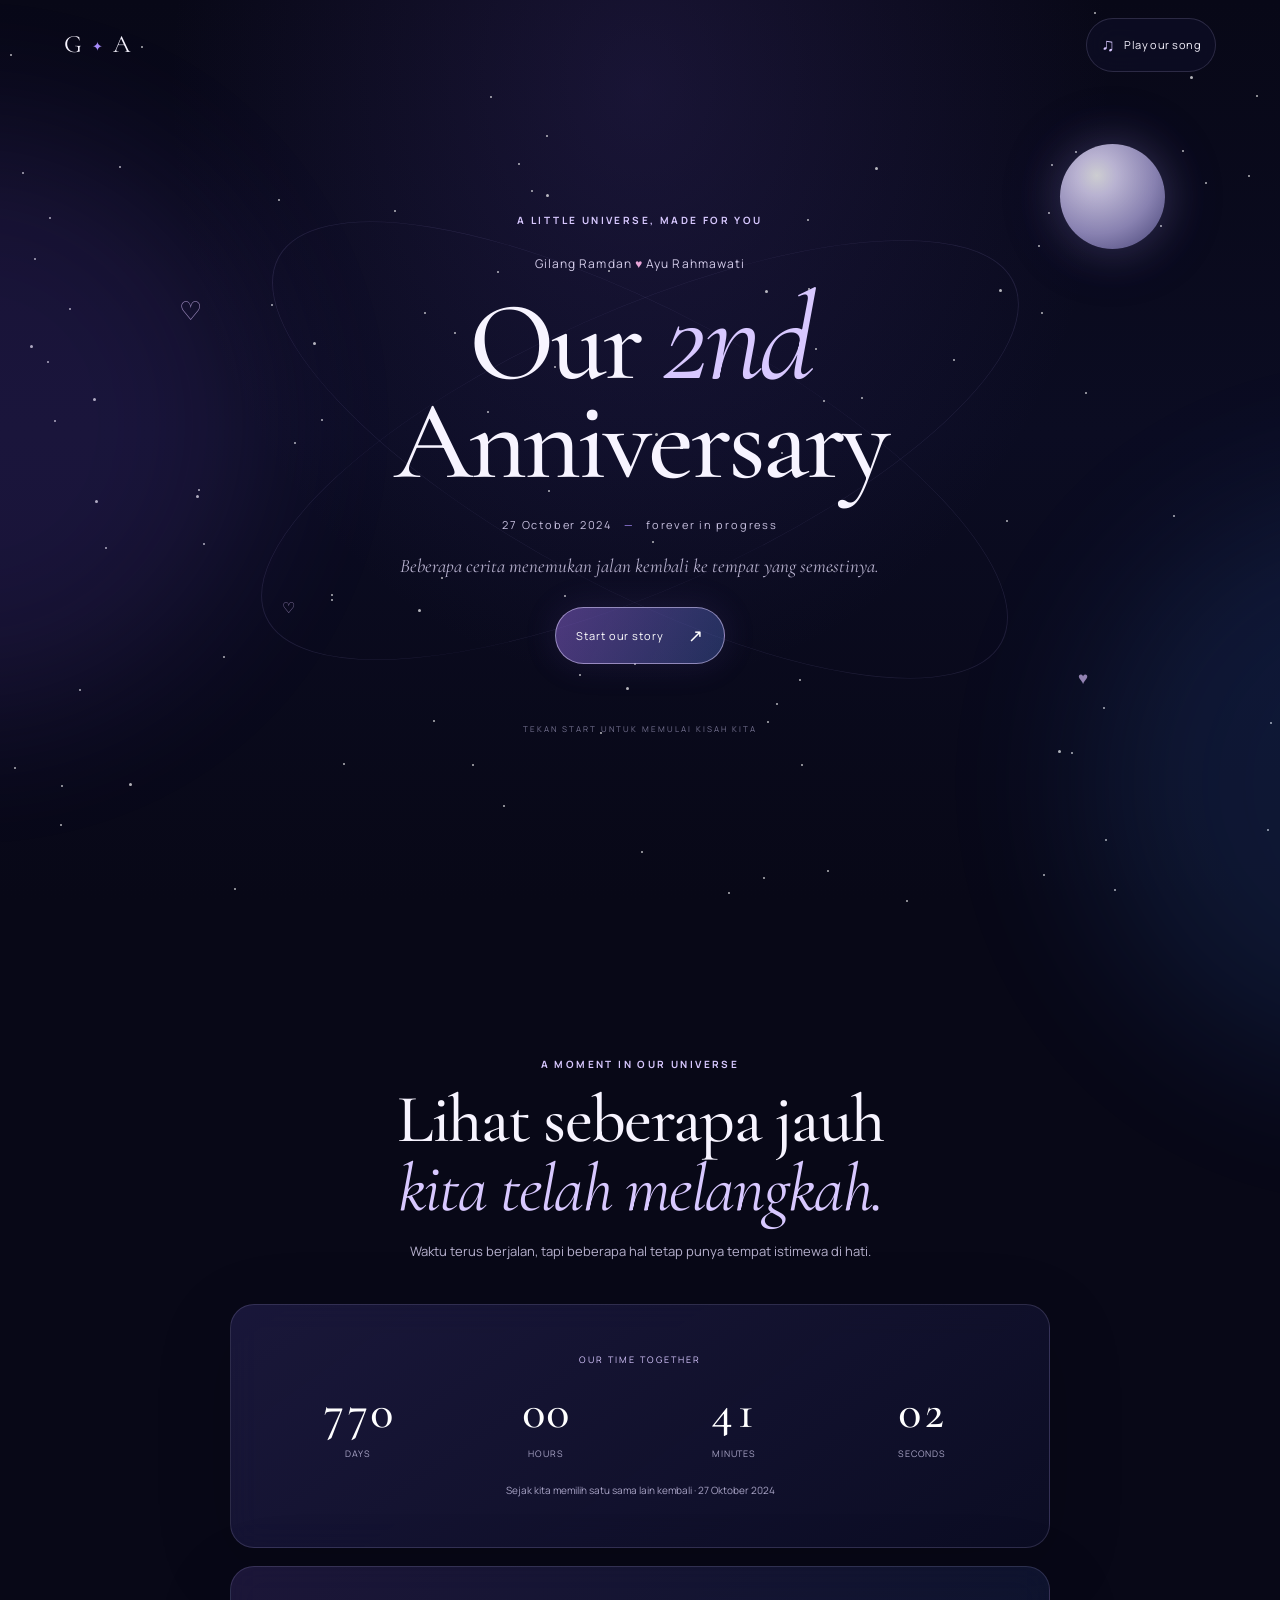
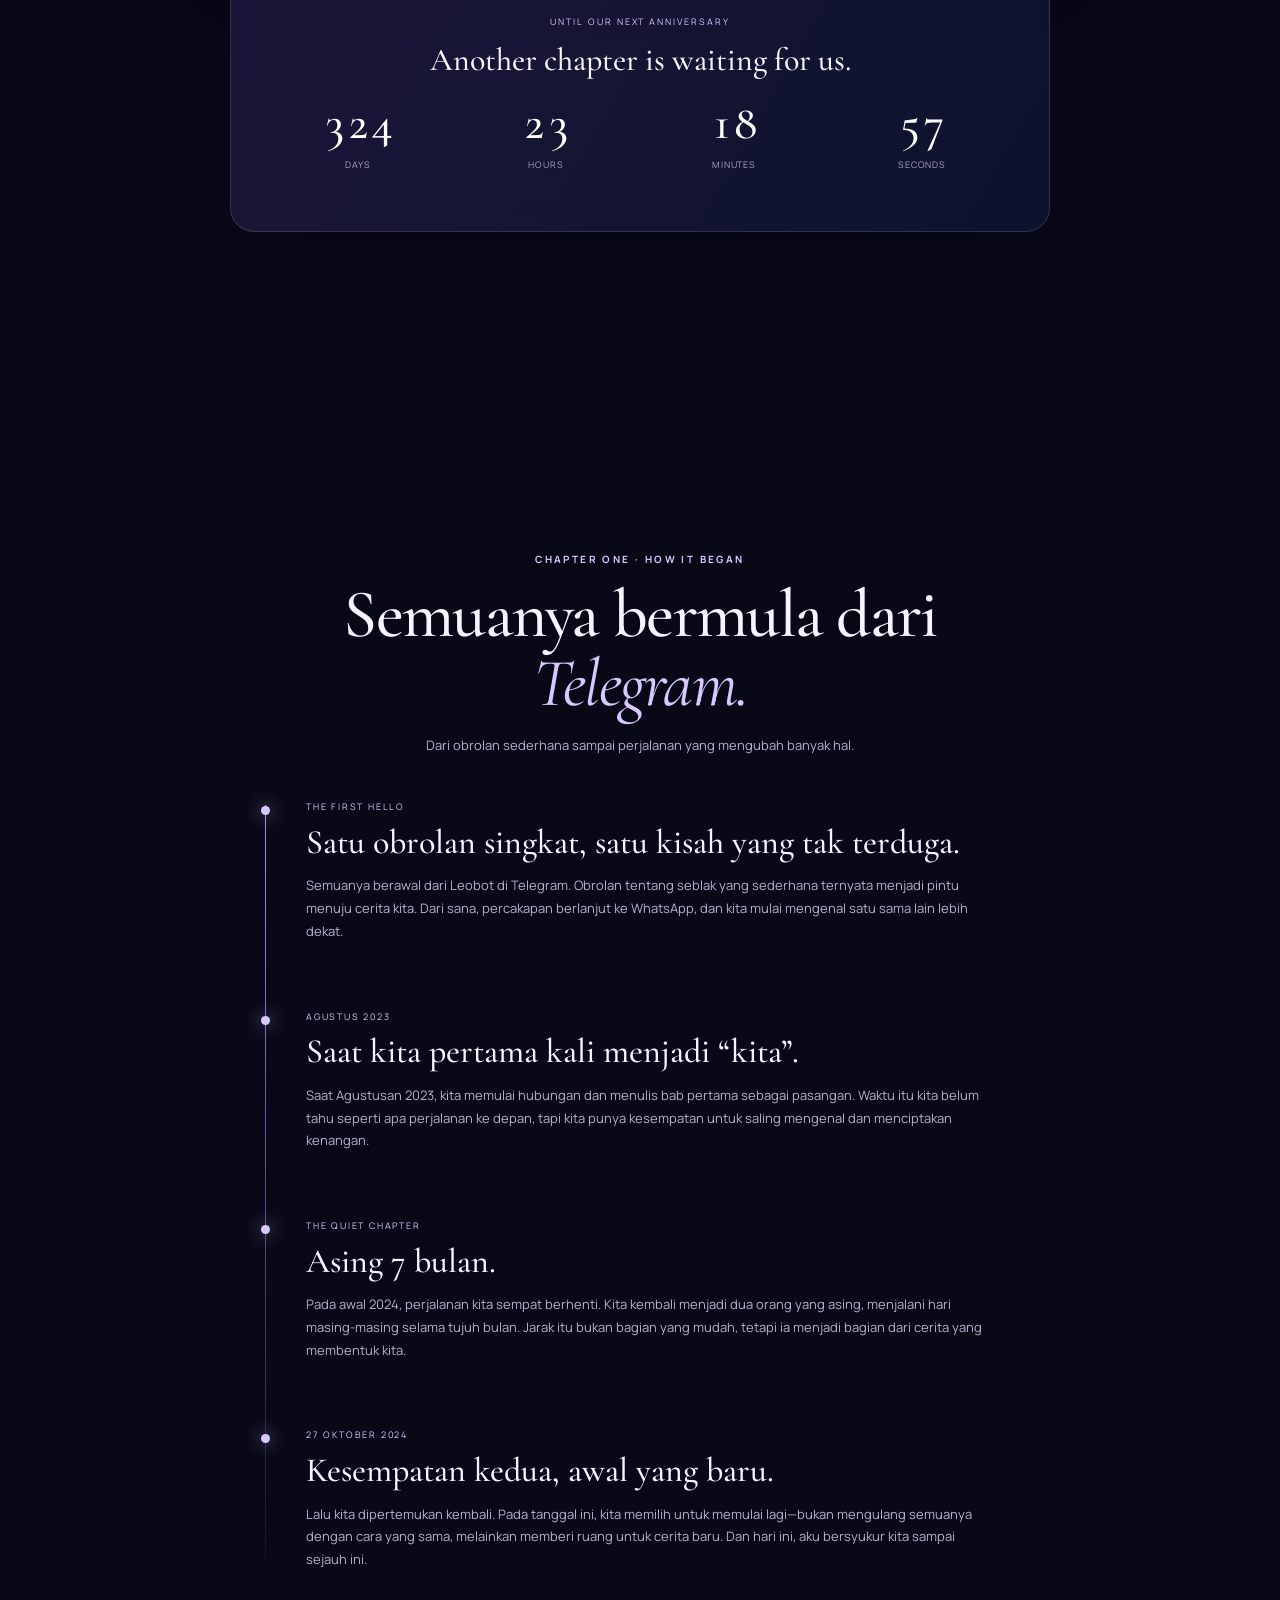
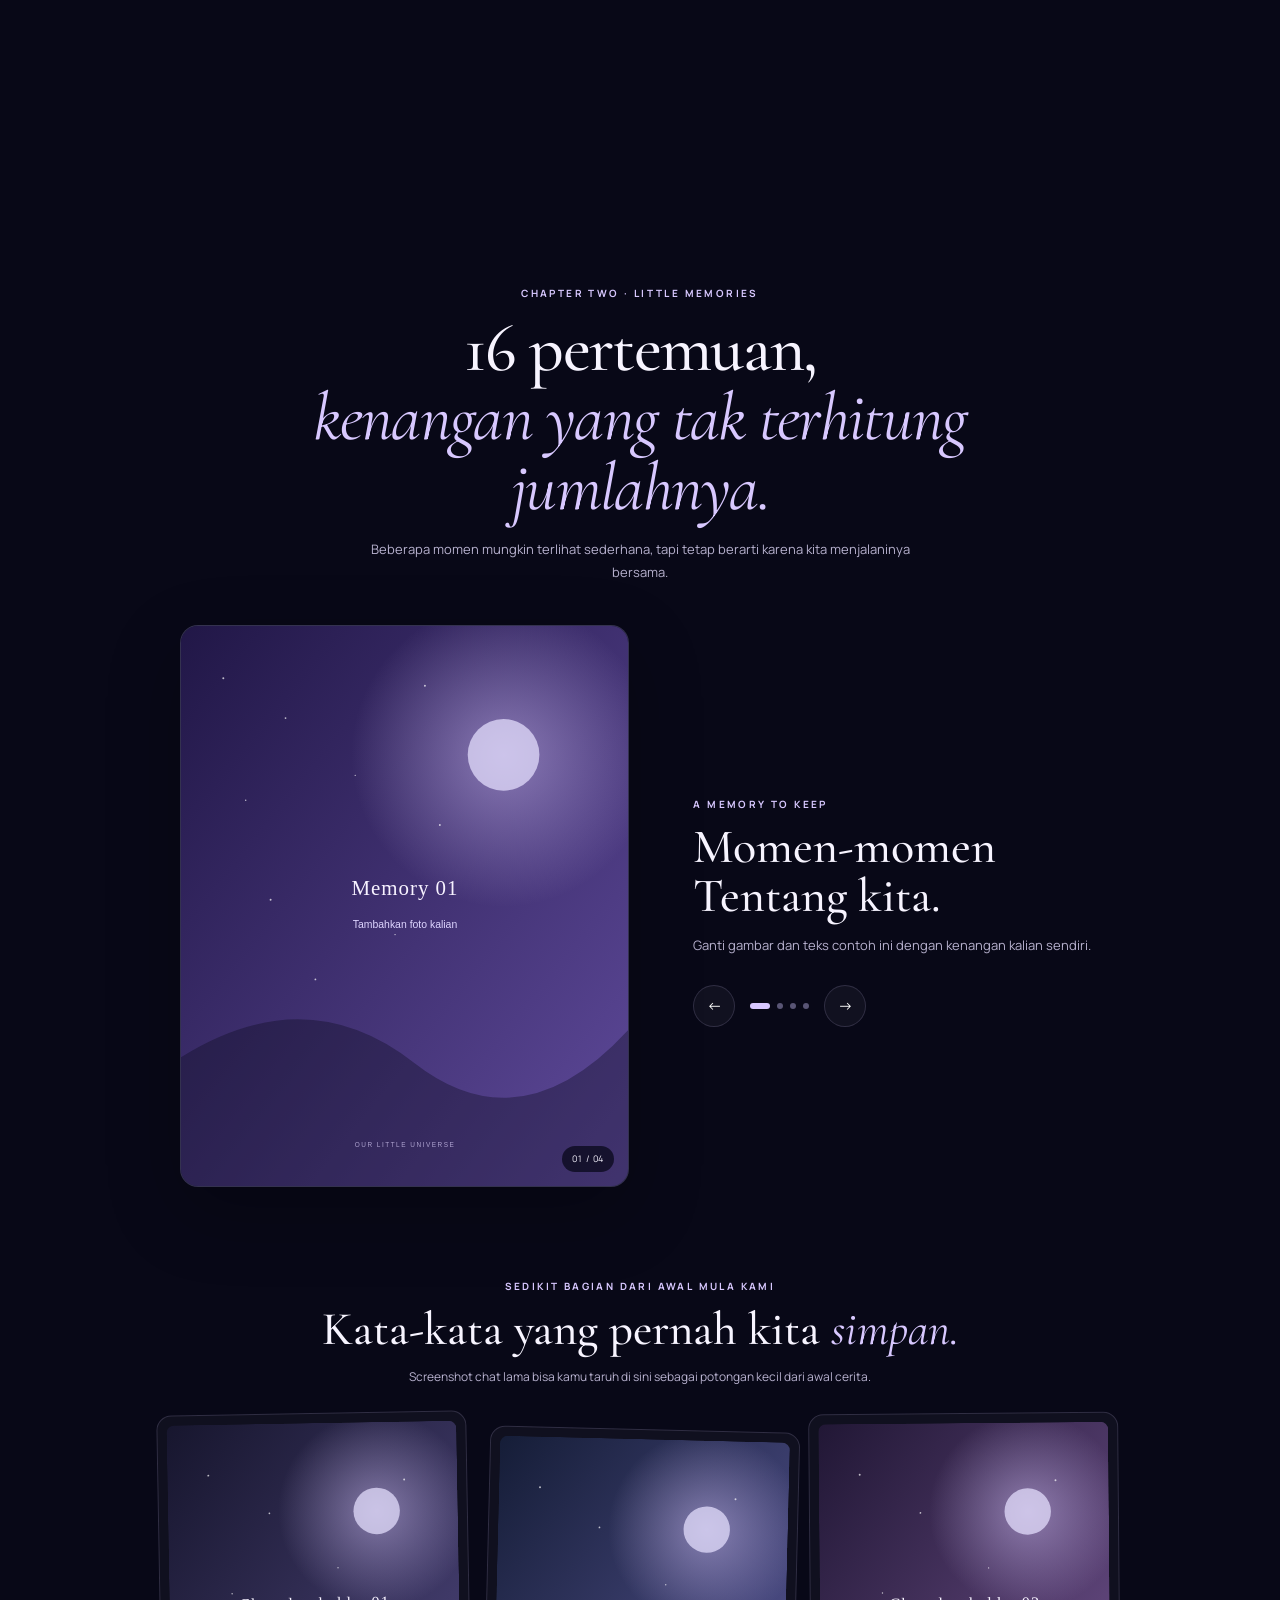
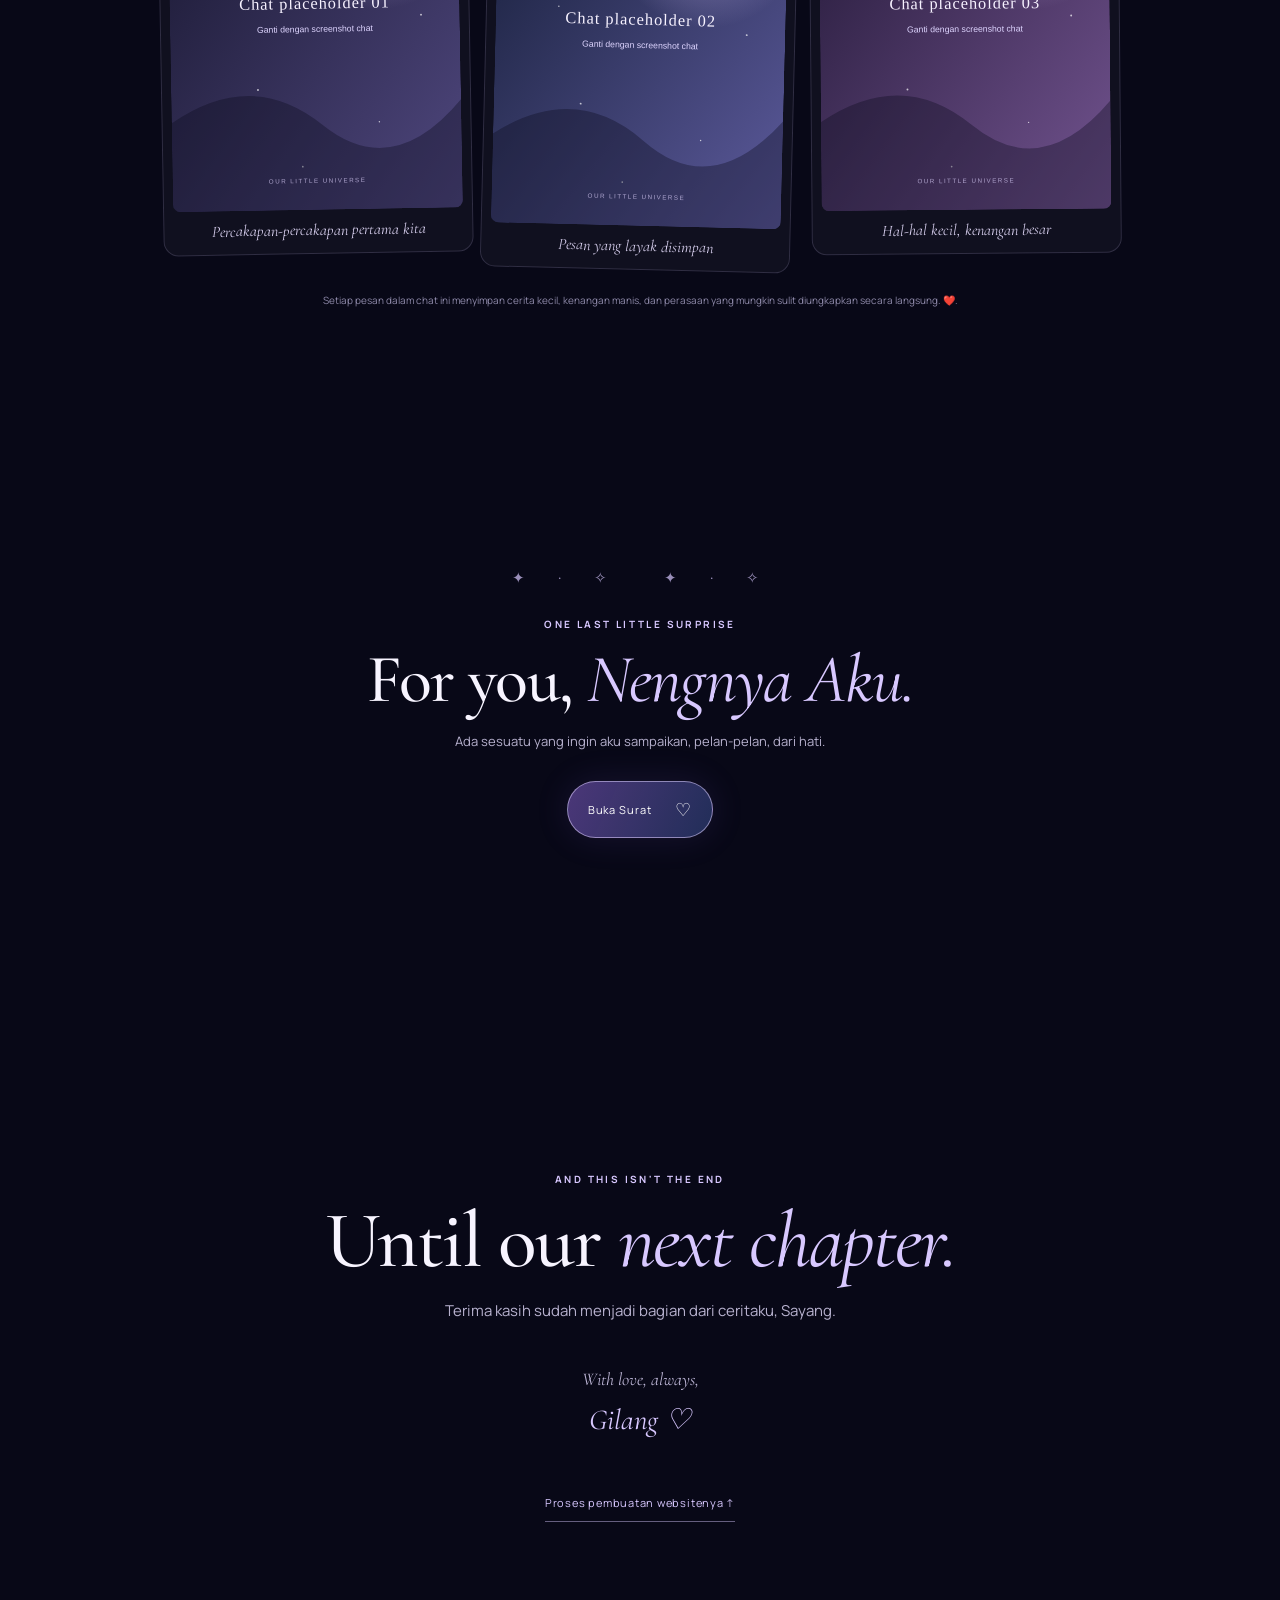
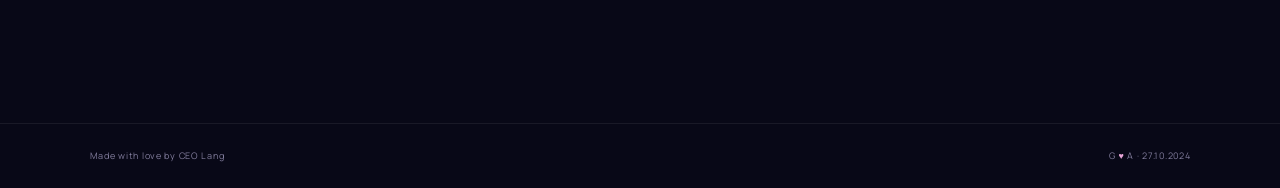
==== commit 4691cd16: "Update index.html" ====
--- a/index.html
+++ b/index.html
@@ -173,7 +173,8 @@
 
       <article class="love-letter glass-panel" id="loveLetter" hidden>
         <p class="letter-date">27 October 2026 · Our universe</p>
-        <h3>Untuk Ayu Rahmawati, Nengnya Aku. ❤️</h3>
+        <h3>Untuk Ayu Rahmawati,<br>
+            Nengnya Aku. ❤️</h3>
         <div class="letter-body" id="letterBody" aria-live="polite"></div>
         <button class="text-button" id="replayLetter" type="button">Read it again ↻</button>
       </article>
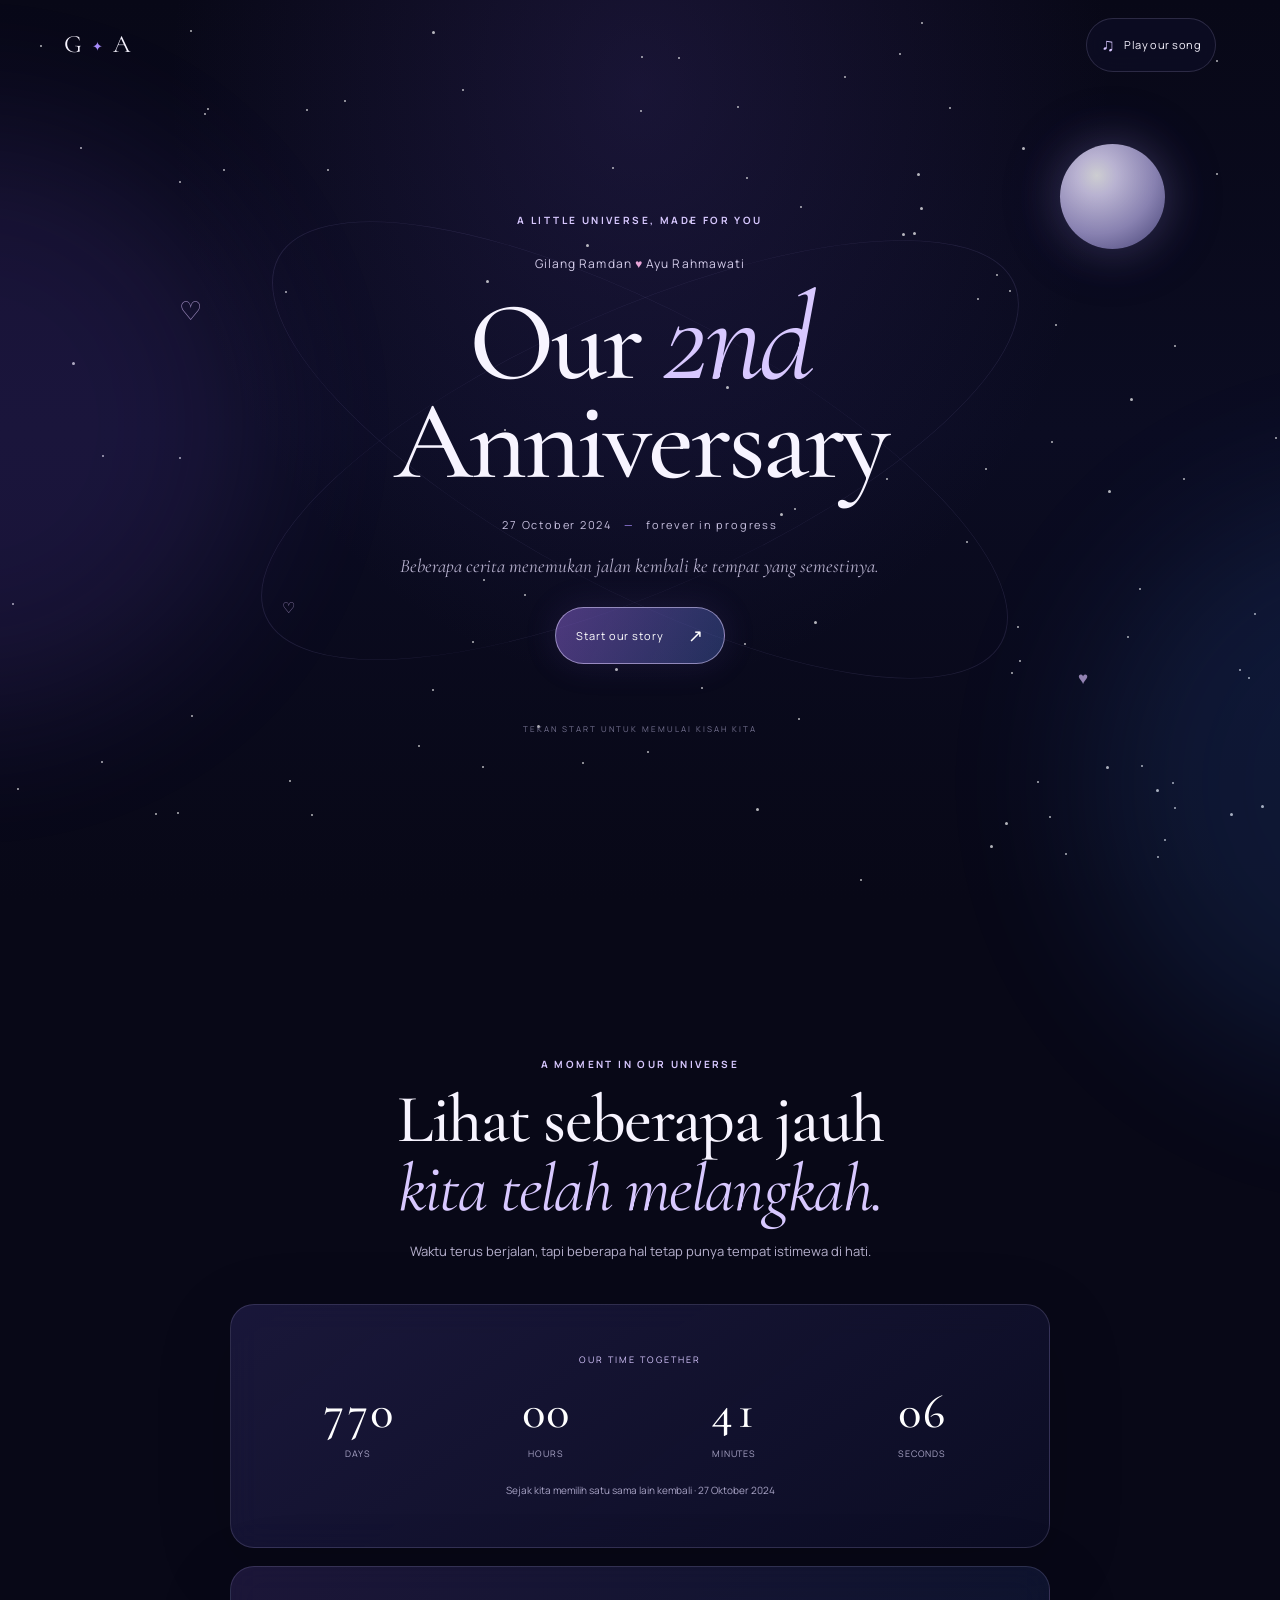
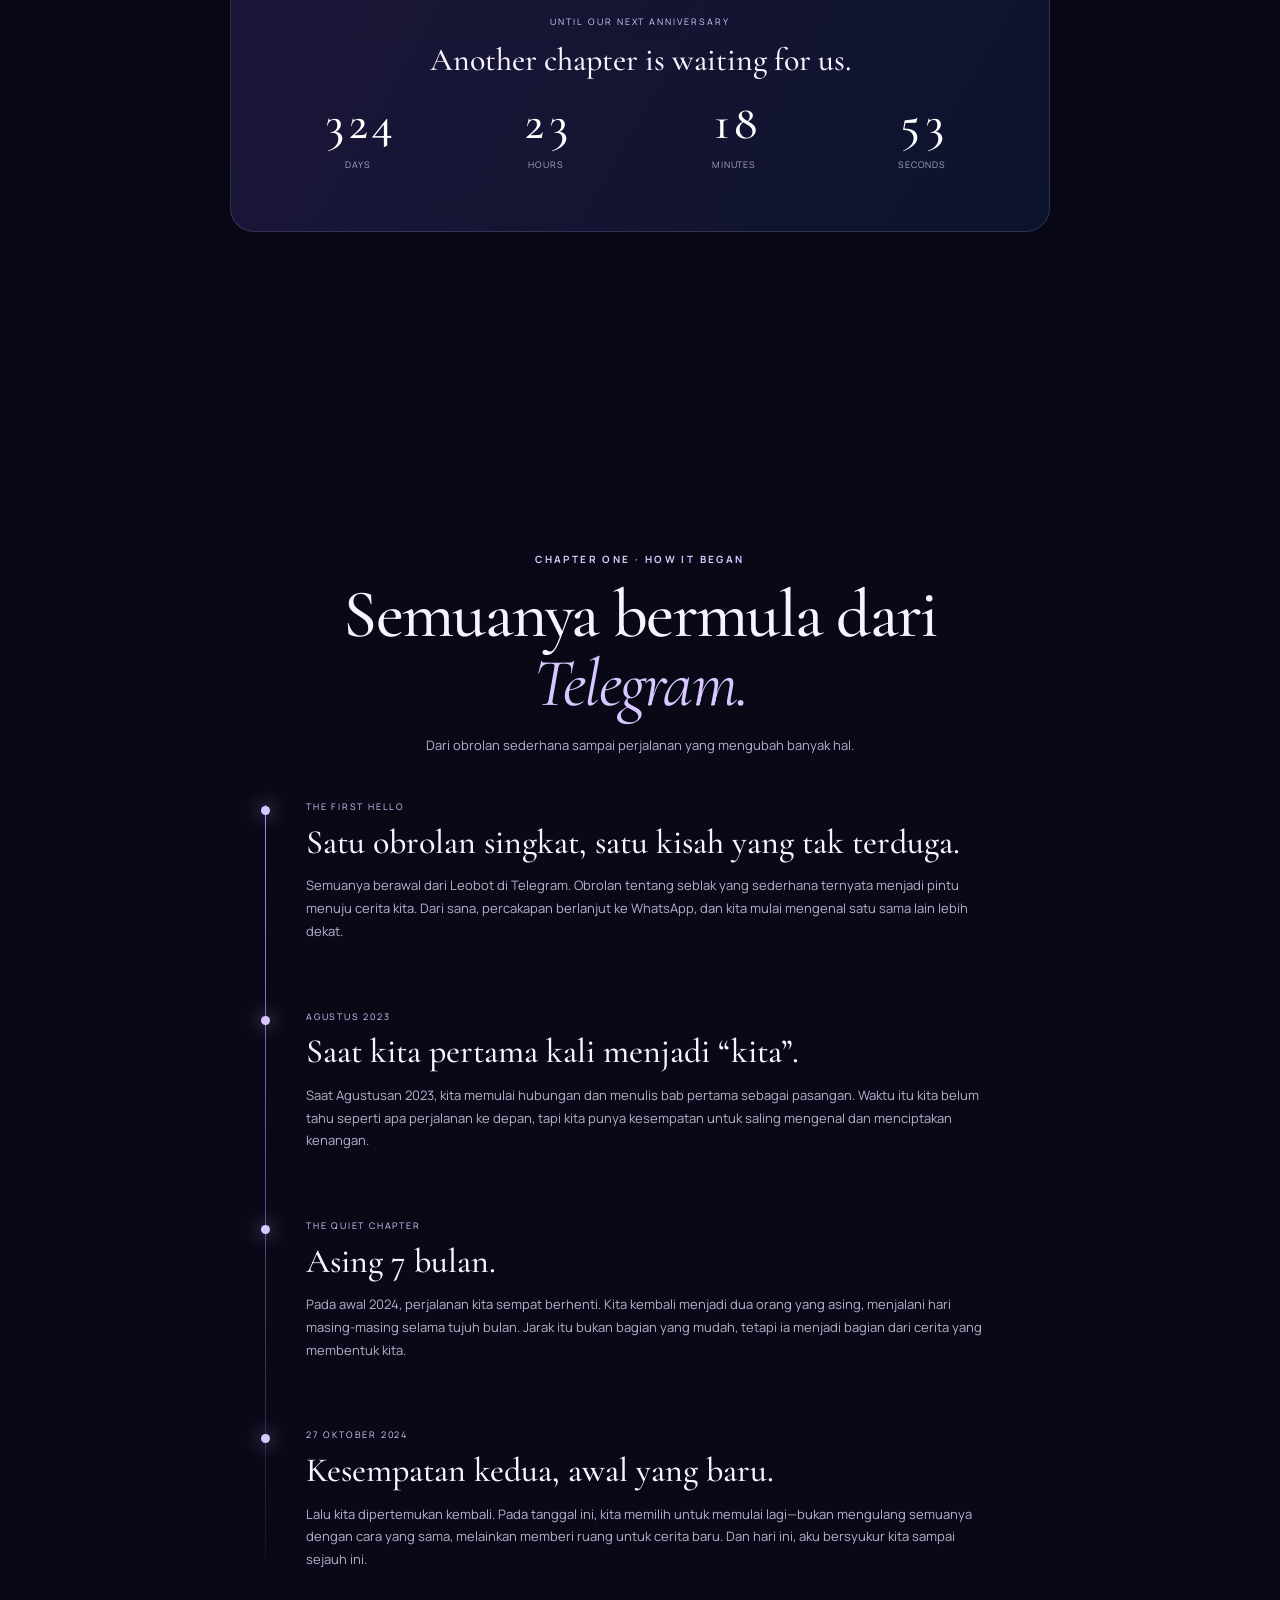
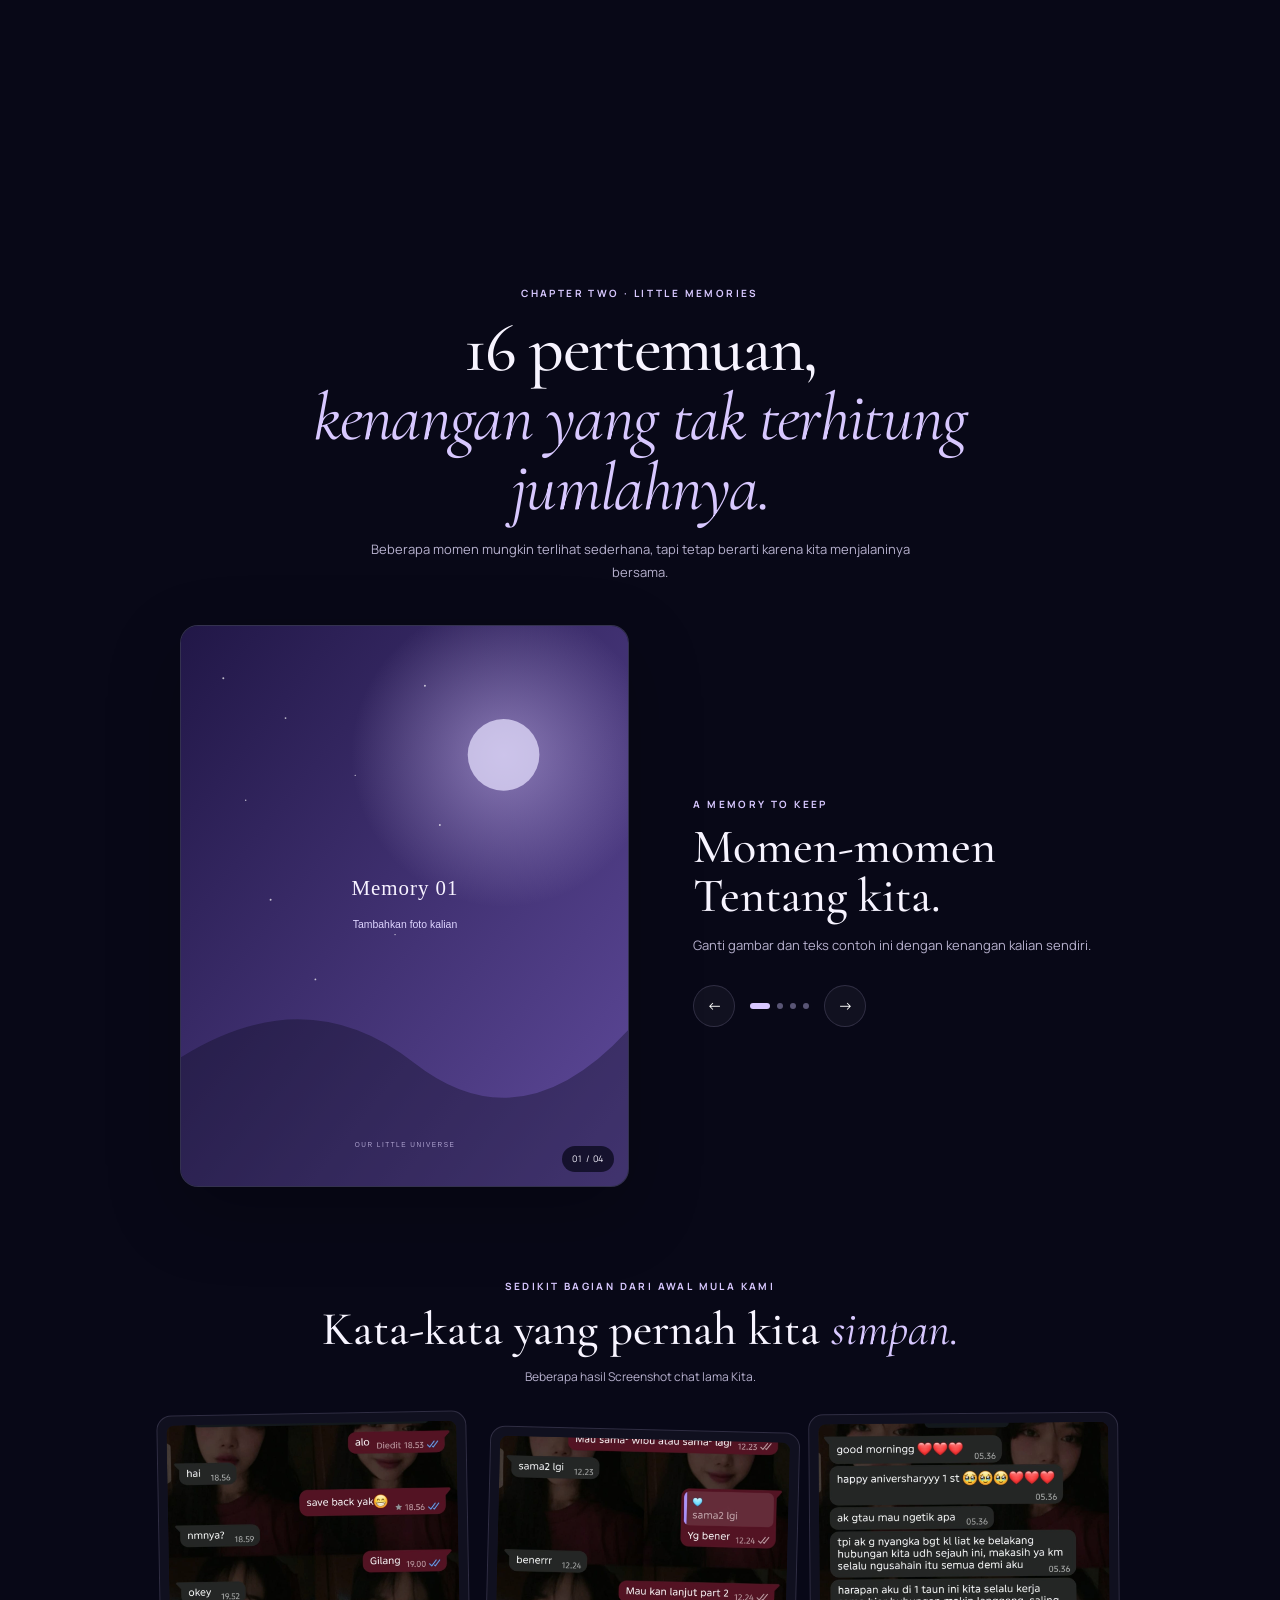
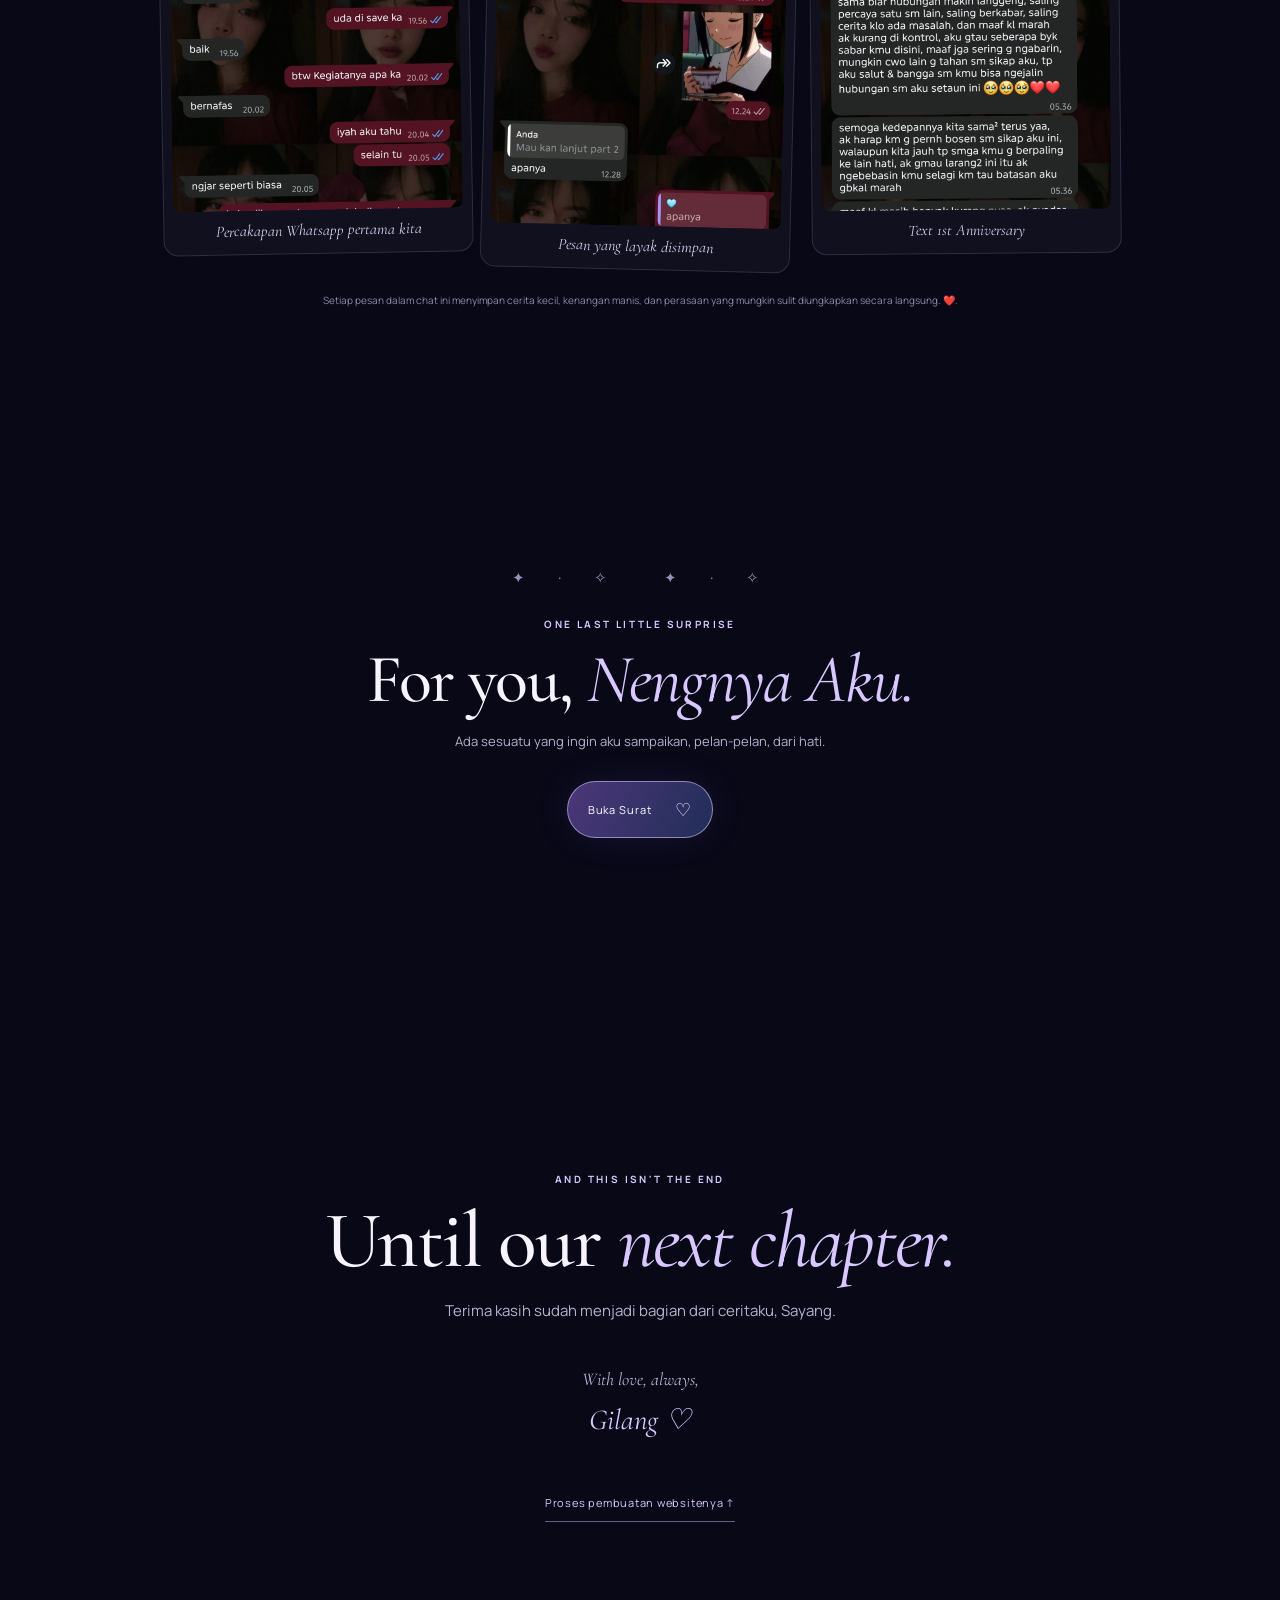
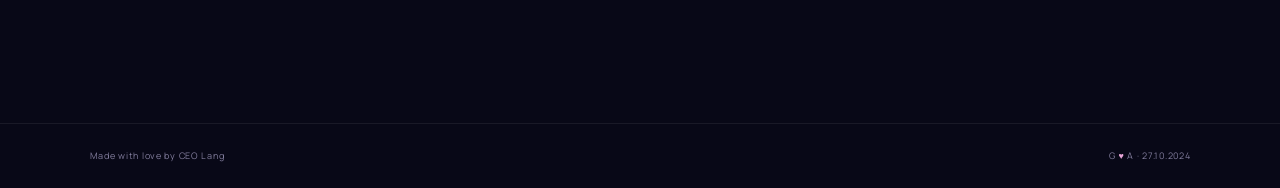
==== commit b3f946ef: "Update index.html" ====
--- a/index.html
+++ b/index.html
@@ -142,20 +142,20 @@
         <div class="chat-heading">
           <p class="eyebrow">SEDIKIT BAGIAN DARI AWAL MULA KAMI</p>
           <h3>Kata-kata yang pernah kita <em>simpan.</em></h3>
-          <p>Screenshot chat lama bisa kamu taruh di sini sebagai potongan kecil dari awal cerita.</p>
+          <p>Beberapa hasil Screenshot chat lama Kita.</p>
         </div>
         <div class="chat-grid">
           <figure class="chat-card">
-            <img src="assets/images/chat-01.svg" alt="Placeholder screenshot chat pertama" loading="lazy">
-            <figcaption>Percakapan-percakapan pertama kita</figcaption>
+            <img src="assets/images/chat-01.jpeg" alt="Placeholder screenshot chat pertama" loading="lazy">
+            <figcaption>Percakapan Whatsapp pertama kita</figcaption>
           </figure>
           <figure class="chat-card">
-            <img src="assets/images/chat-02.svg" alt="Placeholder screenshot chat kedua" loading="lazy">
+            <img src="assets/images/chat-02.jpeg" alt="Placeholder screenshot chat kedua" loading="lazy">
             <figcaption>Pesan yang layak disimpan</figcaption>
           </figure>
           <figure class="chat-card">
-            <img src="assets/images/chat-03.svg" alt="Placeholder screenshot chat ketiga" loading="lazy">
-            <figcaption>Hal-hal kecil, kenangan besar</figcaption>
+            <img src="assets/images/chat-03.jpeg" alt="Placeholder screenshot chat ketiga" loading="lazy">
+            <figcaption>Text 1st Anniversary</figcaption>
           </figure>
         </div>
         <p class="privacy-note">Setiap pesan dalam chat ini menyimpan cerita kecil, kenangan manis, dan perasaan yang mungkin sulit diungkapkan secara langsung. ❤️.</p>
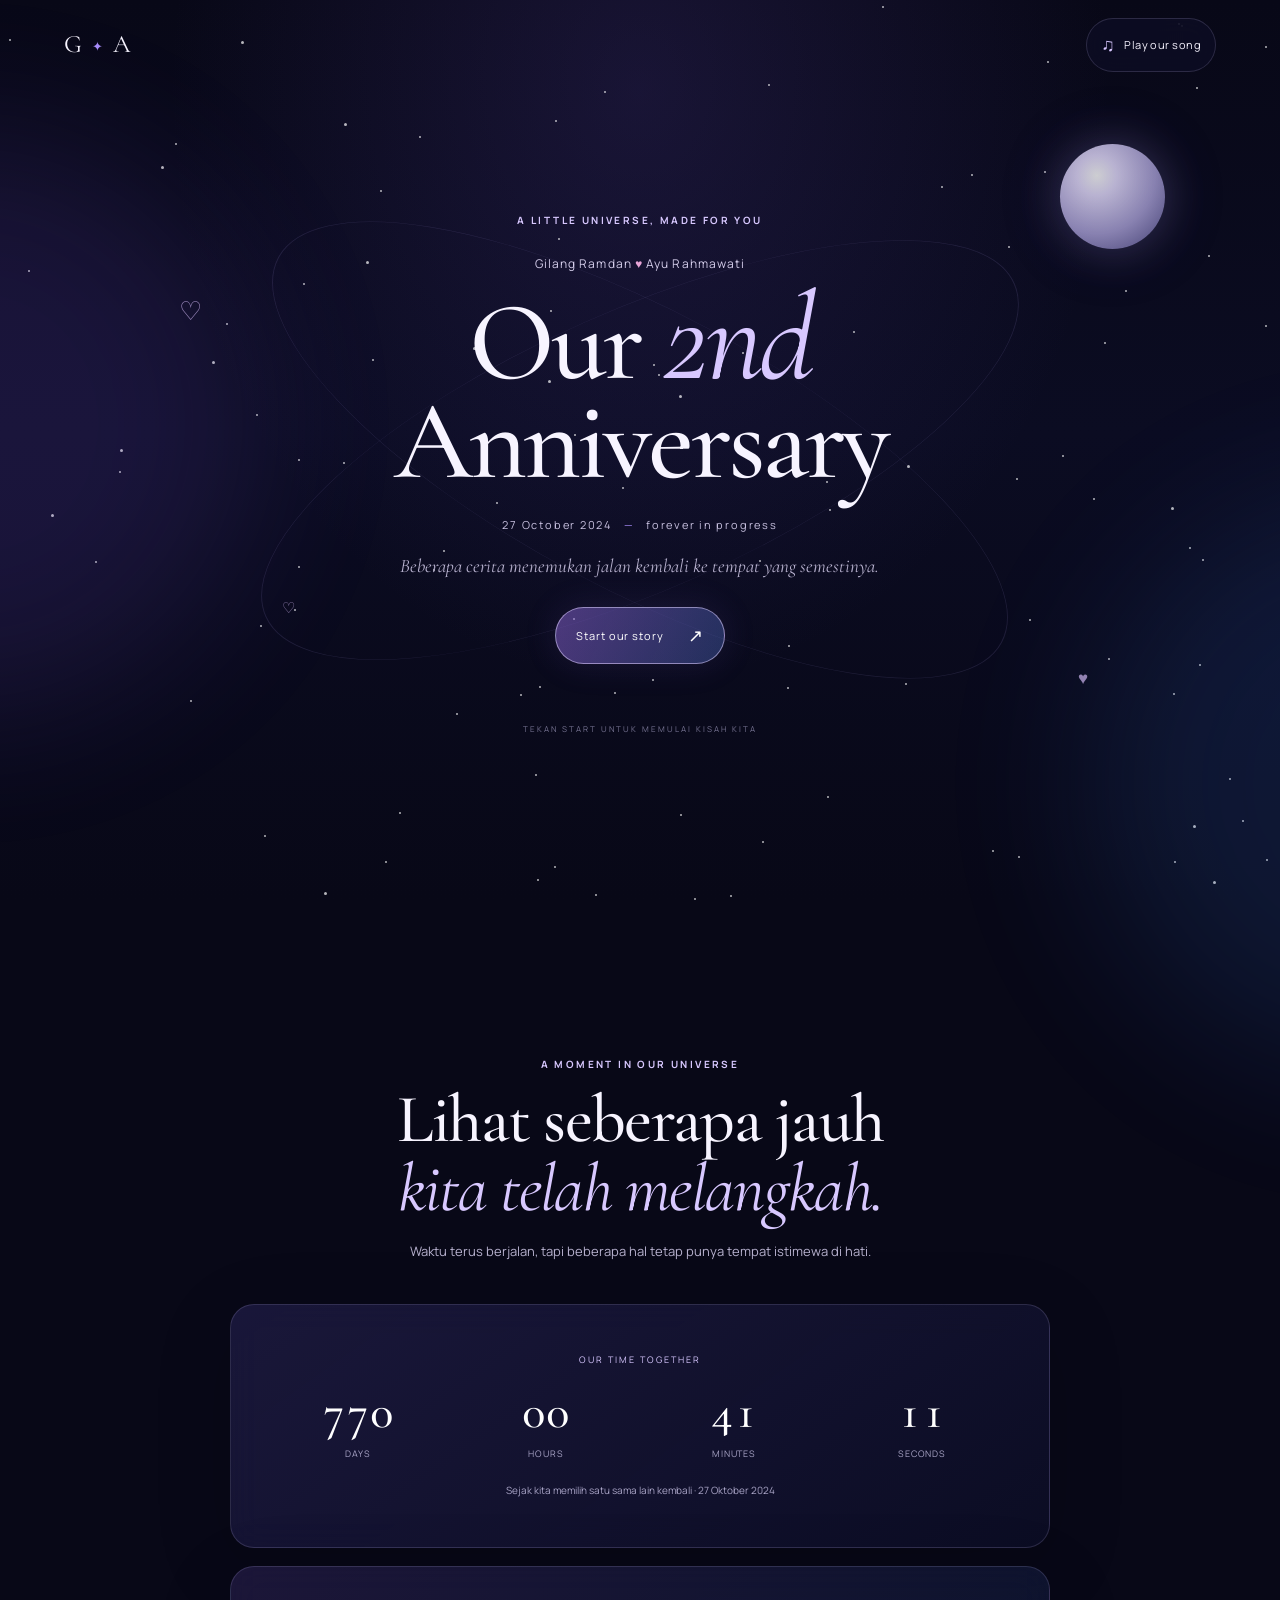
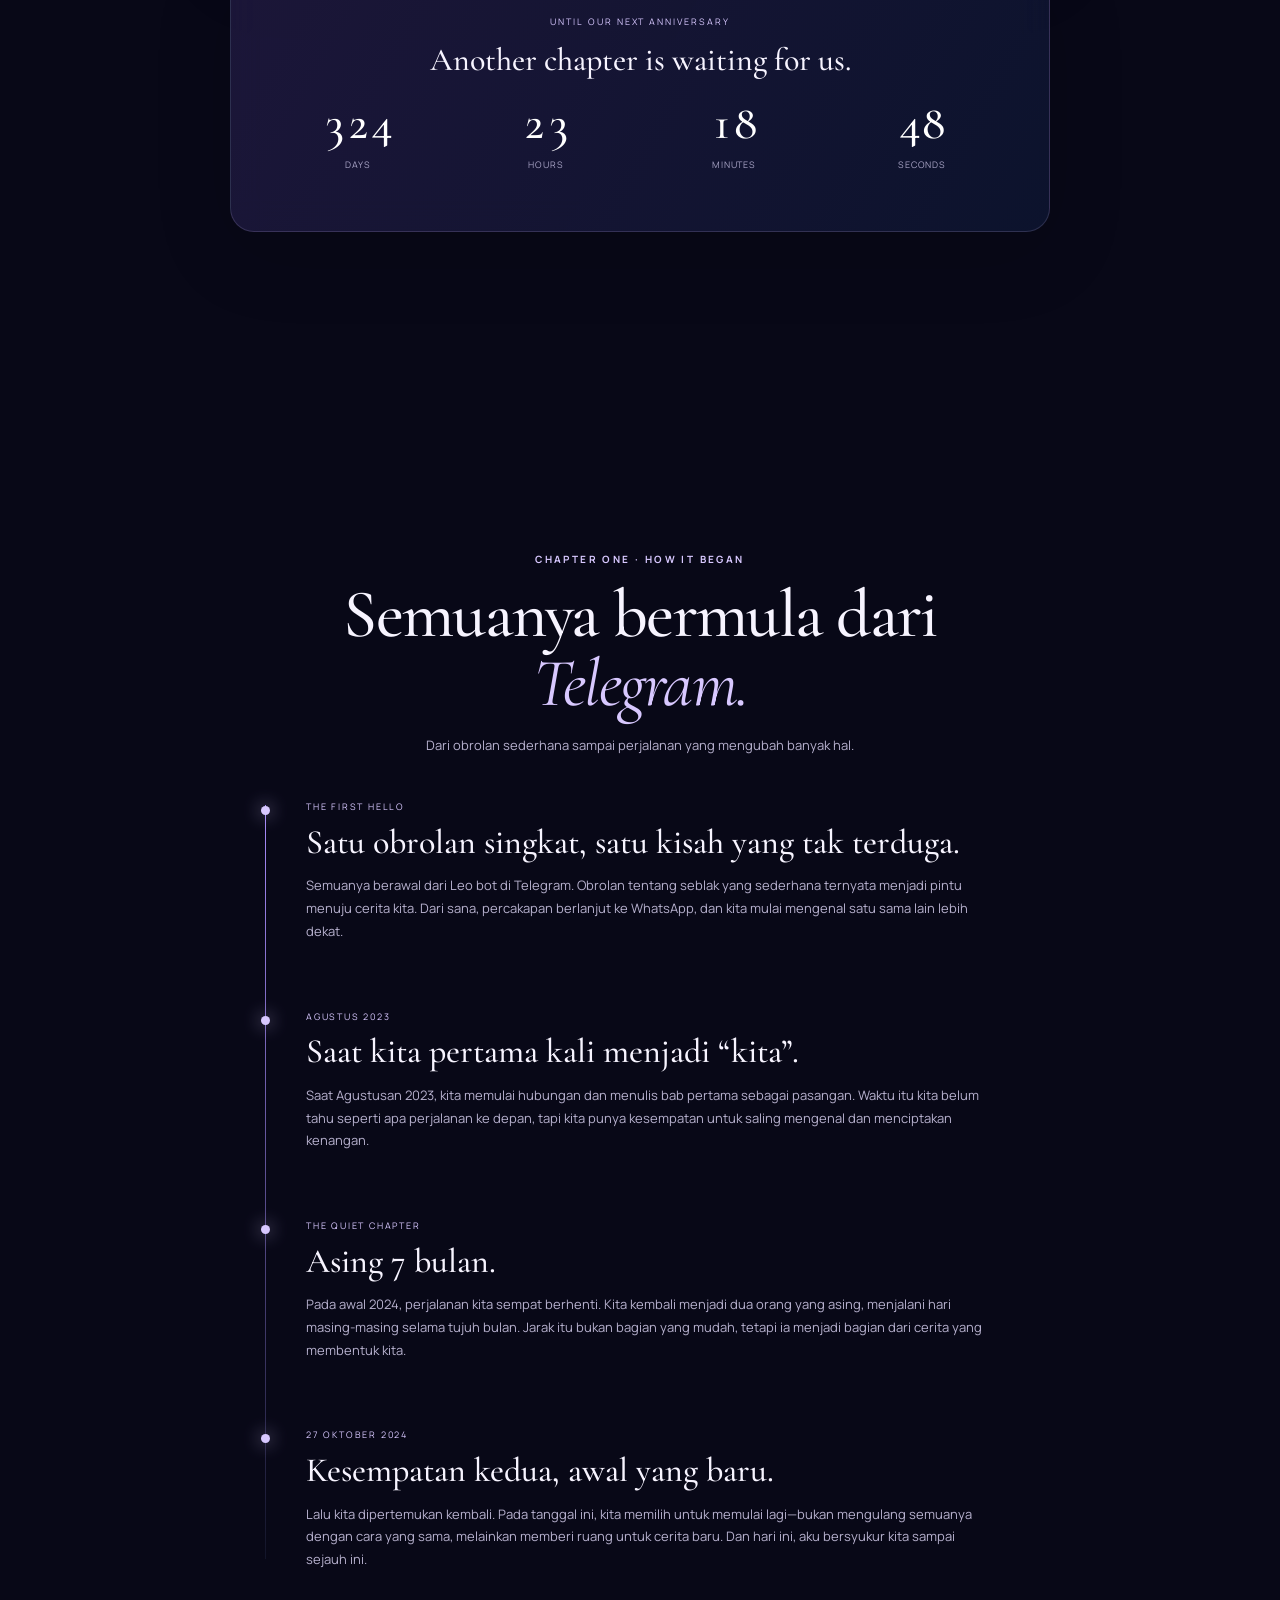
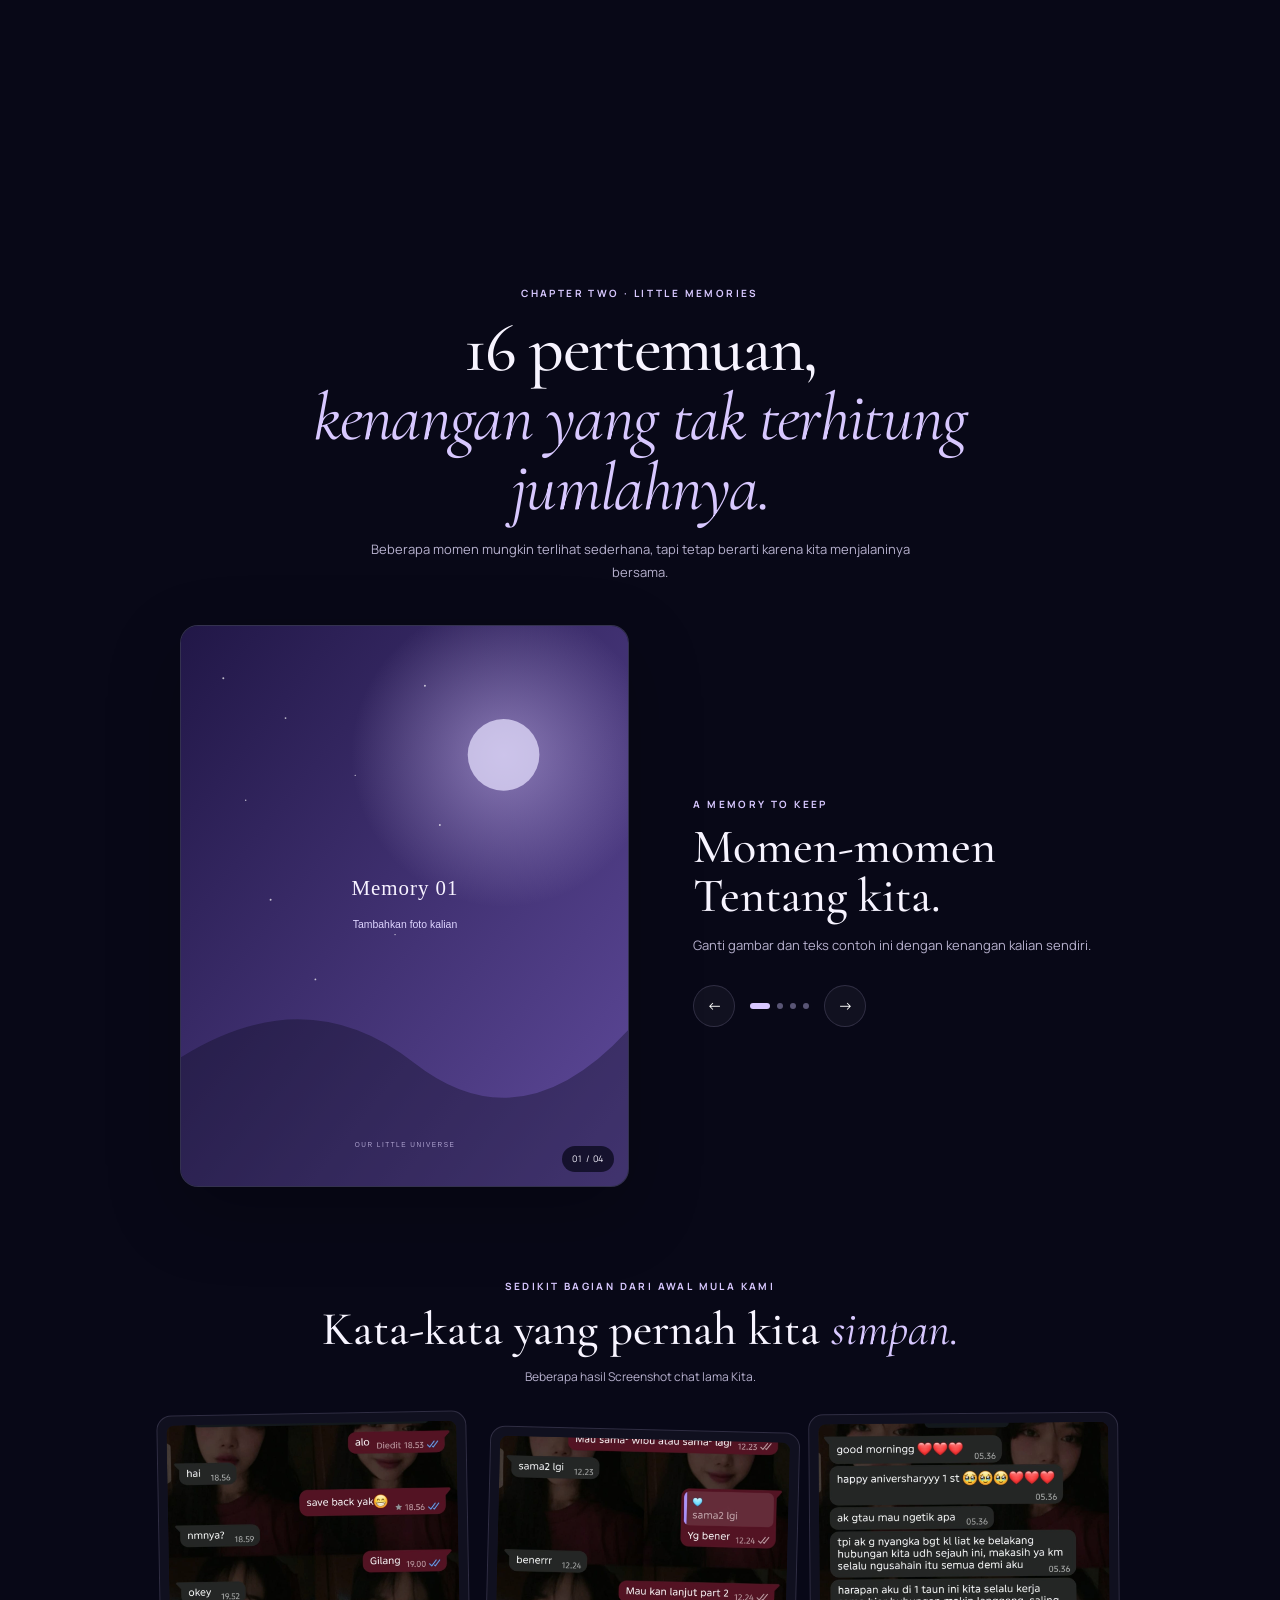
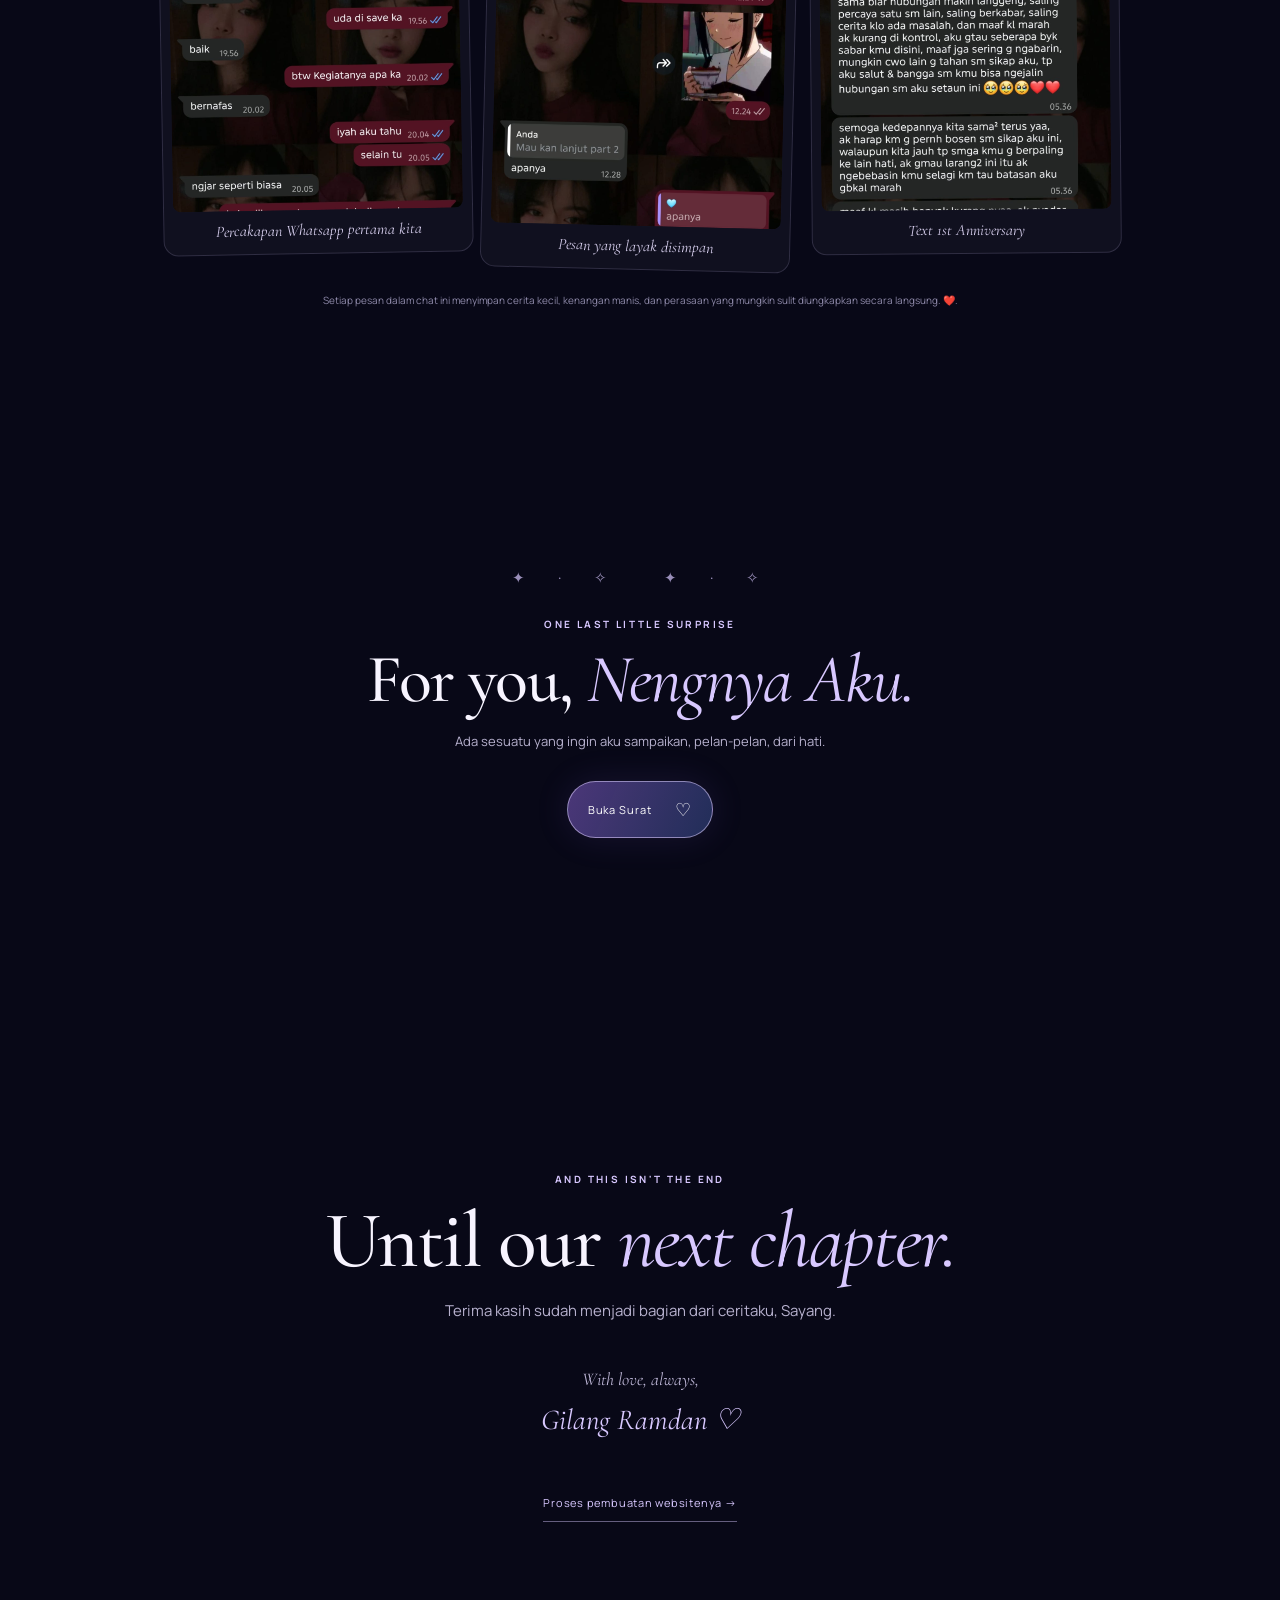
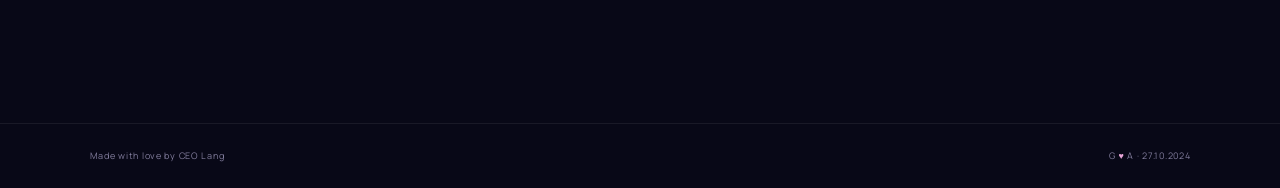
==== commit da516bb0: "Update index.html" ====
--- a/index.html
+++ b/index.html
@@ -91,7 +91,7 @@
           <span class="timeline-dot"></span>
           <p class="timeline-date">THE FIRST HELLO</p>
           <h3>Satu obrolan singkat, satu kisah yang tak terduga.</h3>
-          <p>Semuanya berawal dari Leobot di Telegram. Obrolan tentang seblak yang sederhana ternyata menjadi pintu menuju cerita kita. Dari sana, percakapan berlanjut ke WhatsApp, dan kita mulai mengenal satu sama lain lebih dekat.</p>
+          <p>Semuanya berawal dari Leo bot di Telegram. Obrolan tentang seblak yang sederhana ternyata menjadi pintu menuju cerita kita. Dari sana, percakapan berlanjut ke WhatsApp, dan kita mulai mengenal satu sama lain lebih dekat.</p>
         </article>
         <article class="timeline-item">
           <span class="timeline-dot"></span>
@@ -185,9 +185,9 @@
         <p class="eyebrow">AND THIS ISN'T THE END</p>
         <h2>Until our <em>next chapter.</em></h2>
         <p>Terima kasih sudah menjadi bagian dari ceritaku, Sayang.</p>
-        <p class="final-signature">With love, always,<br><span>Gilang ♡</span></p>
+        <p class="final-signature">With love, always,<br><span>Gilang Ramdan ♡</span></p>
         <a href="process.html" class="text-button" id="backToLetter">
-          Proses pembuatan websitenya ↑
+          Proses pembuatan websitenya →
         </a>
       </div>
     </section>
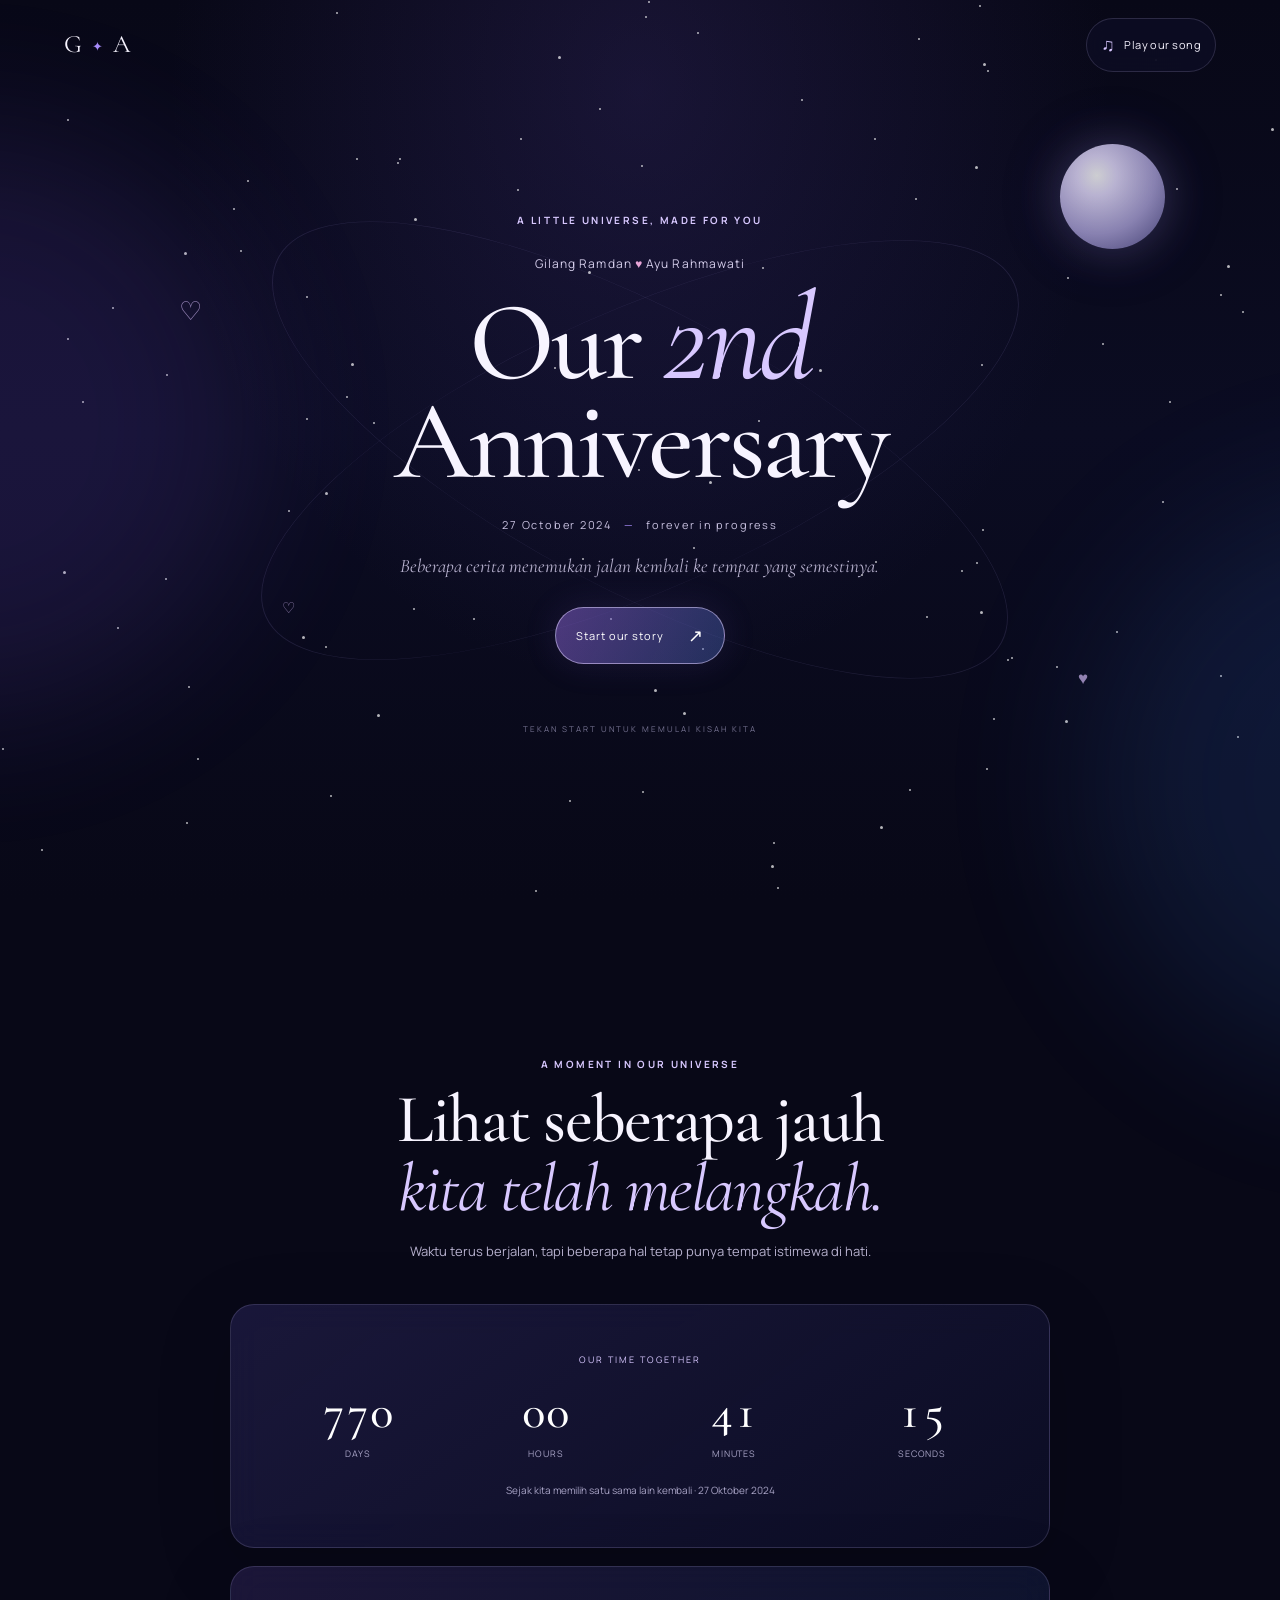
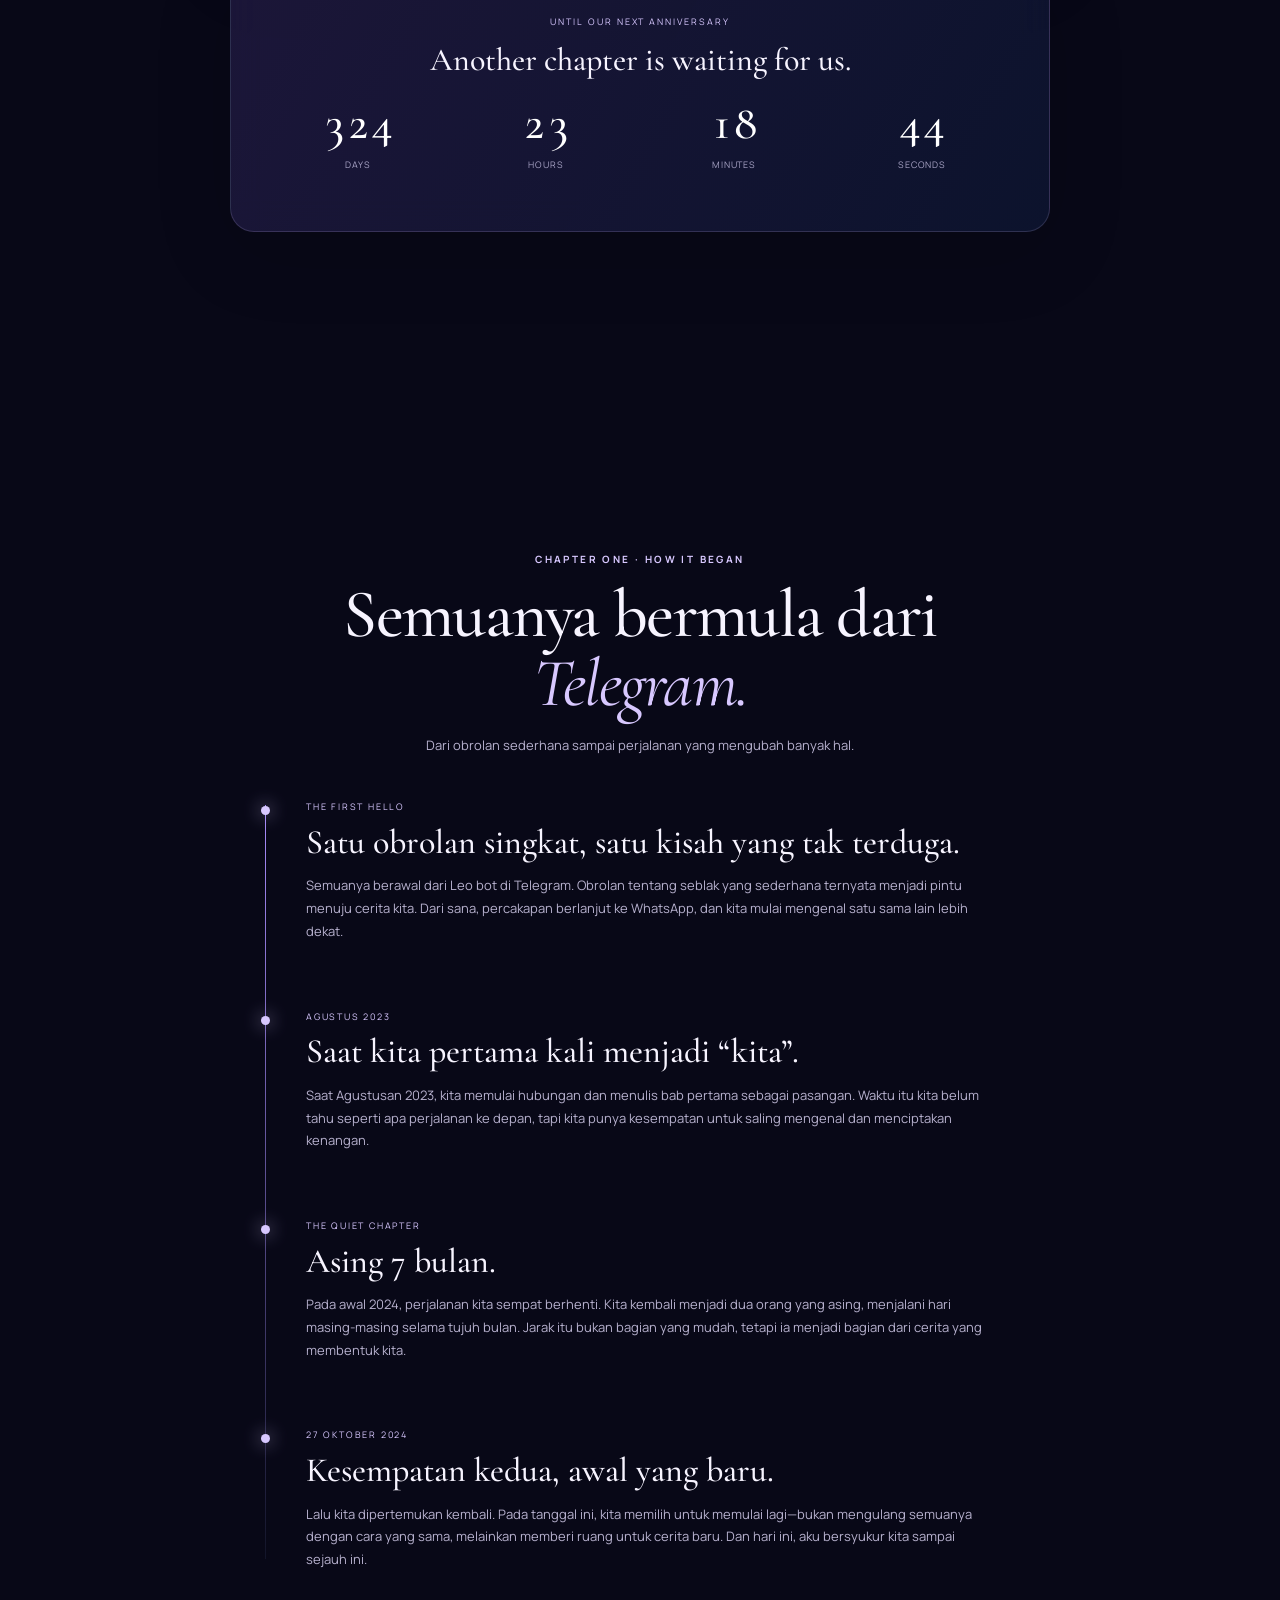
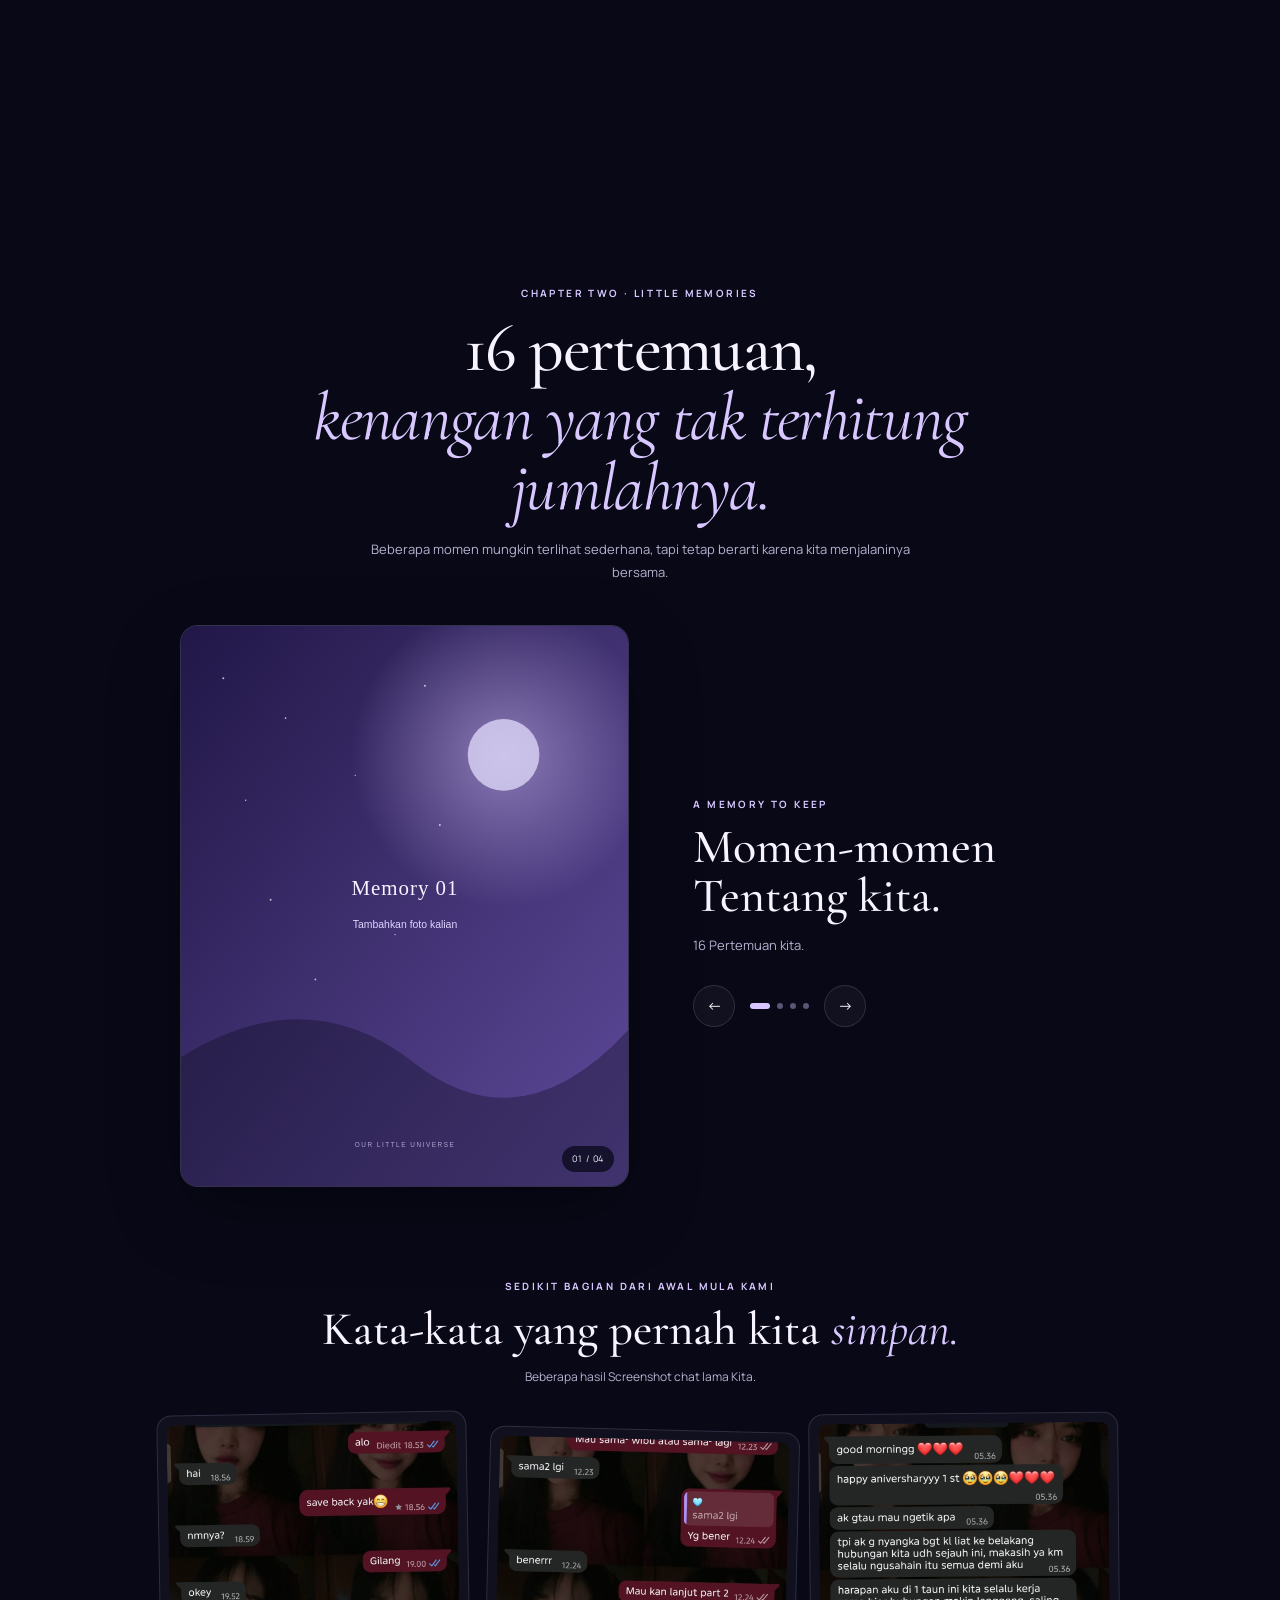
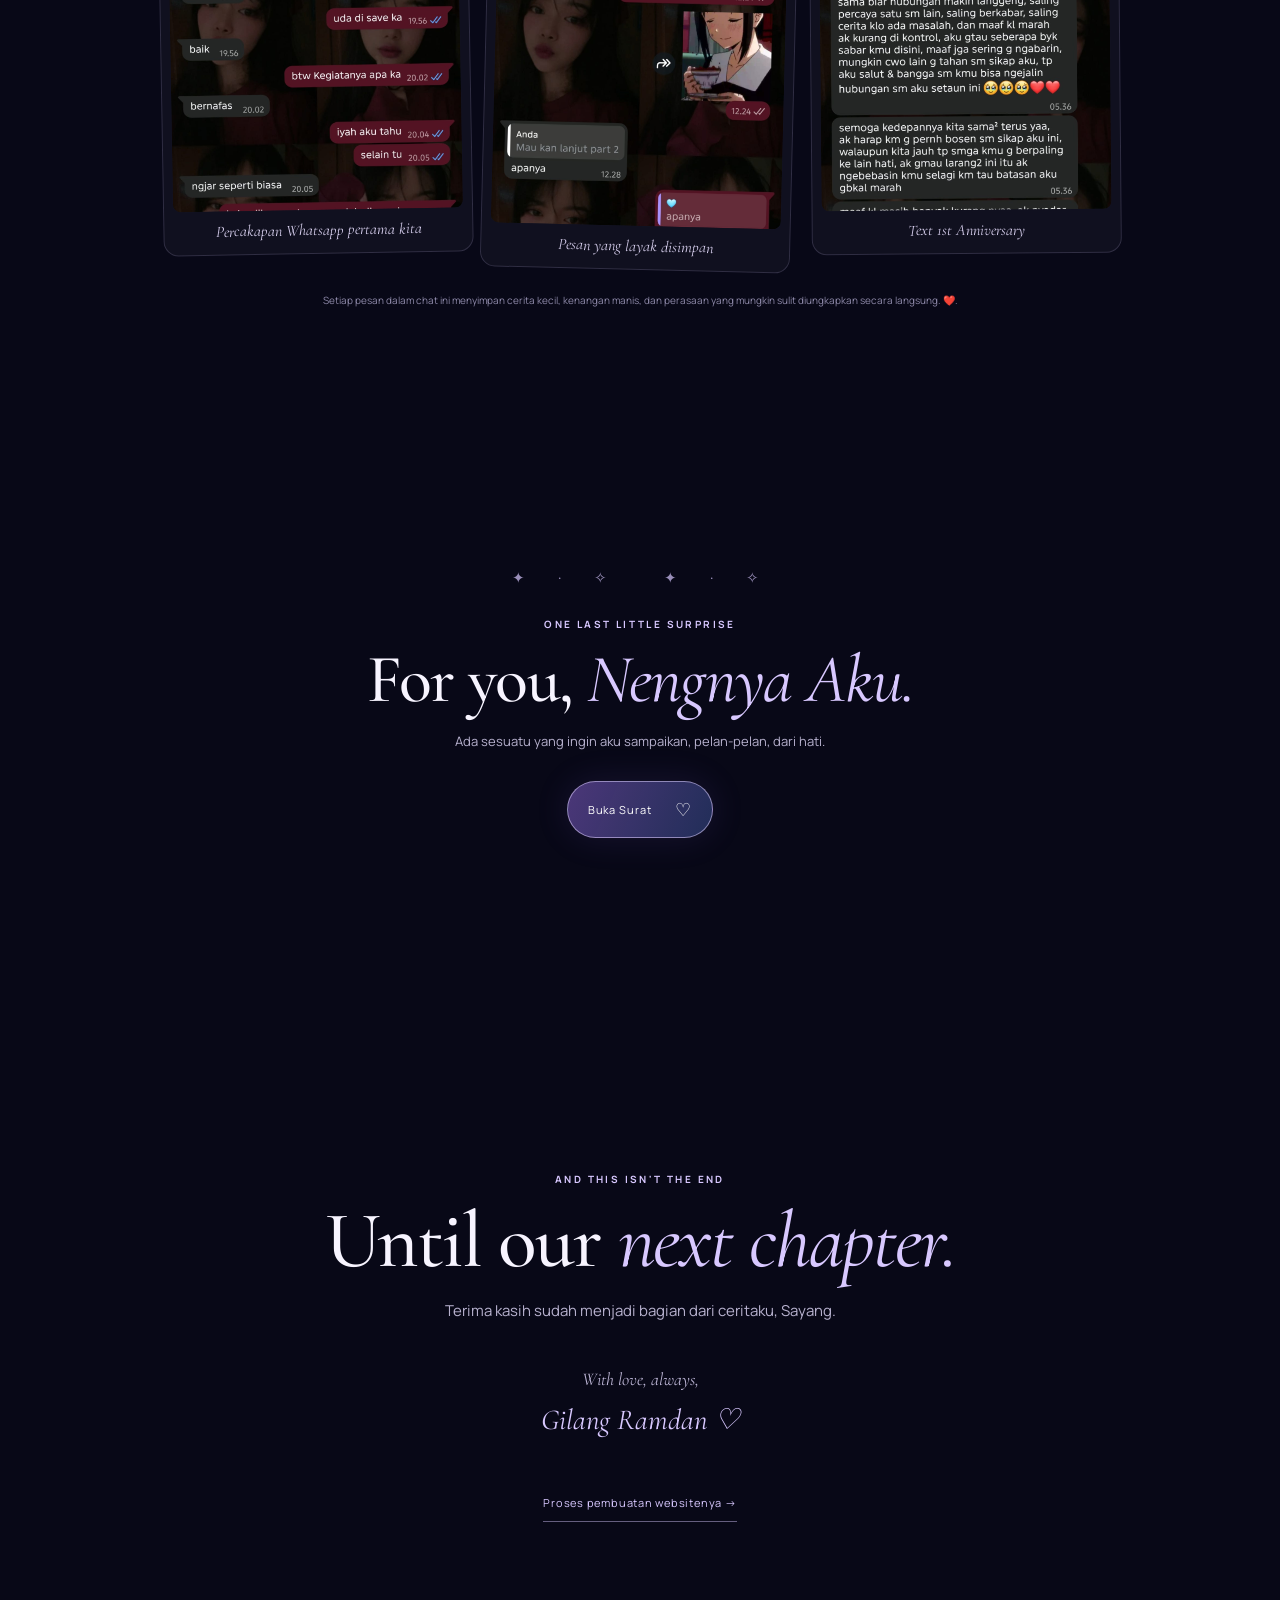
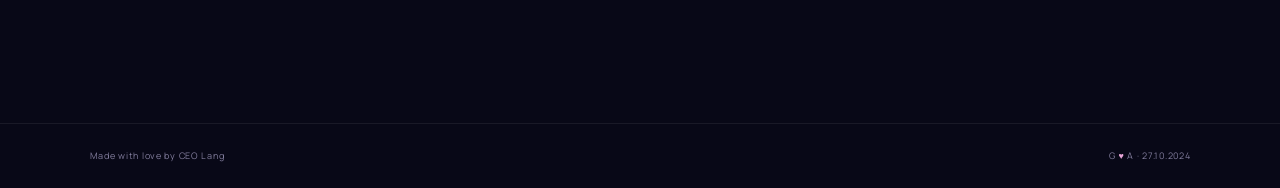
==== commit c60944c5: "Update index.html" ====
--- a/index.html
+++ b/index.html
@@ -129,7 +129,7 @@
         <div class="memory-caption">
           <p class="eyebrow" id="memoryEyebrow">A MEMORY TO KEEP</p>
           <h3 id="memoryTitle">Momen-momen Tentang kita.</h3>
-          <p id="memoryDescription">Ganti gambar dan teks contoh ini dengan kenangan kalian sendiri.</p>
+          <p id="memoryDescription">16 Pertemuan kita.</p>
           <div class="gallery-controls">
             <button class="round-button" id="previousMemory" type="button" aria-label="Foto sebelumnya">←</button>
             <div class="gallery-dots" id="galleryDots" aria-label="Pilih foto"></div>
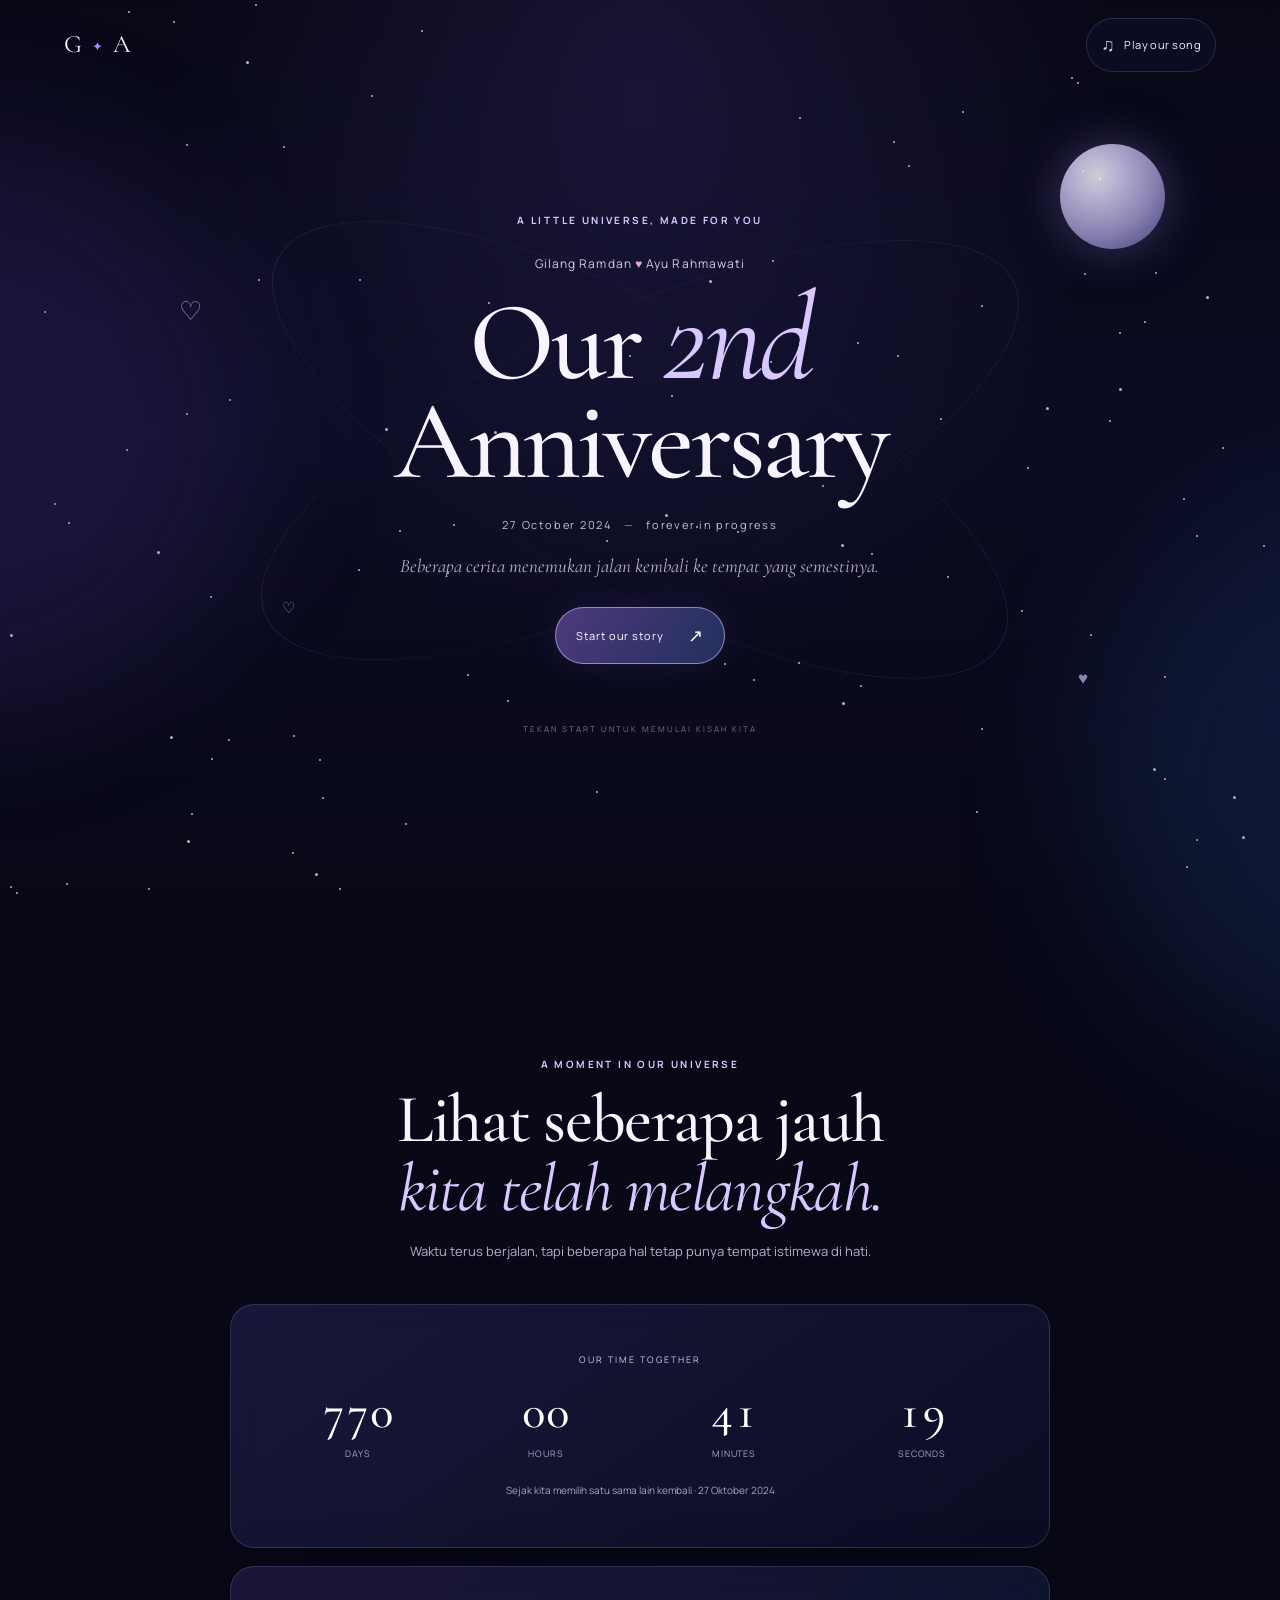
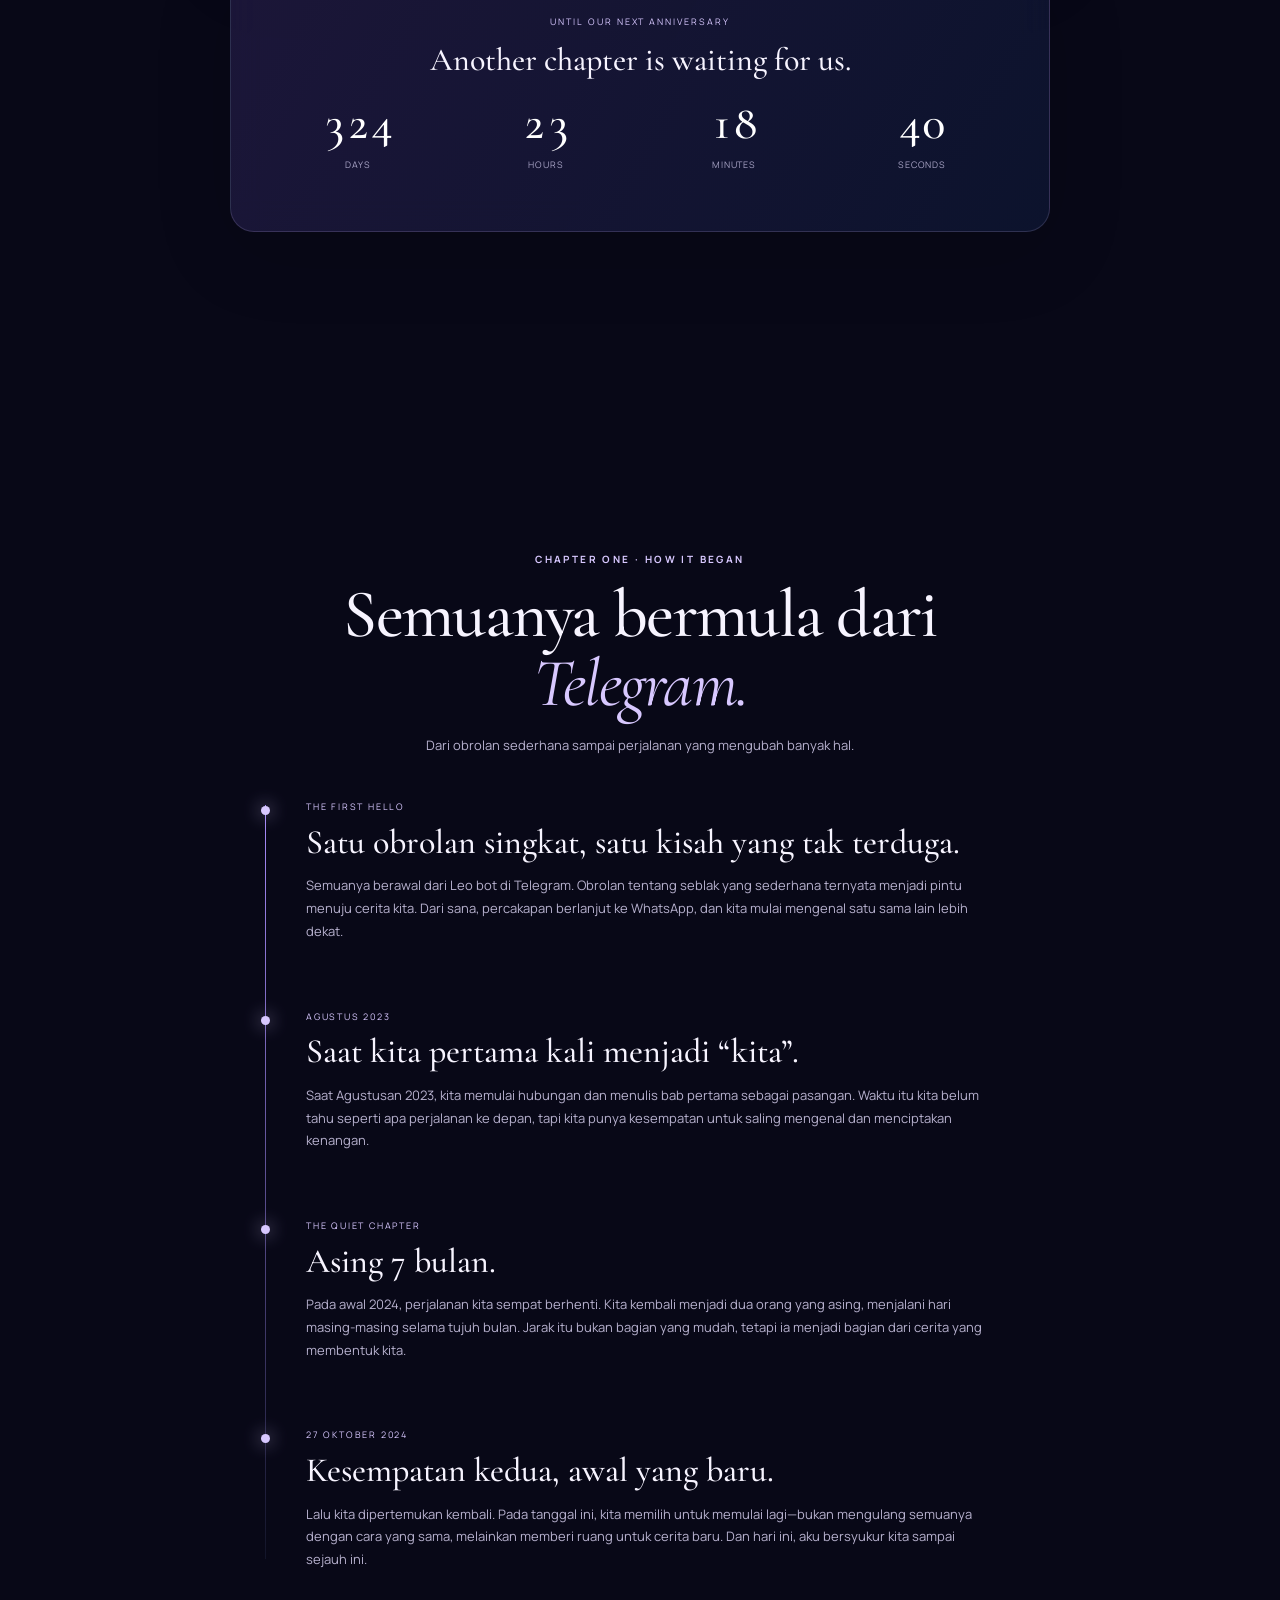
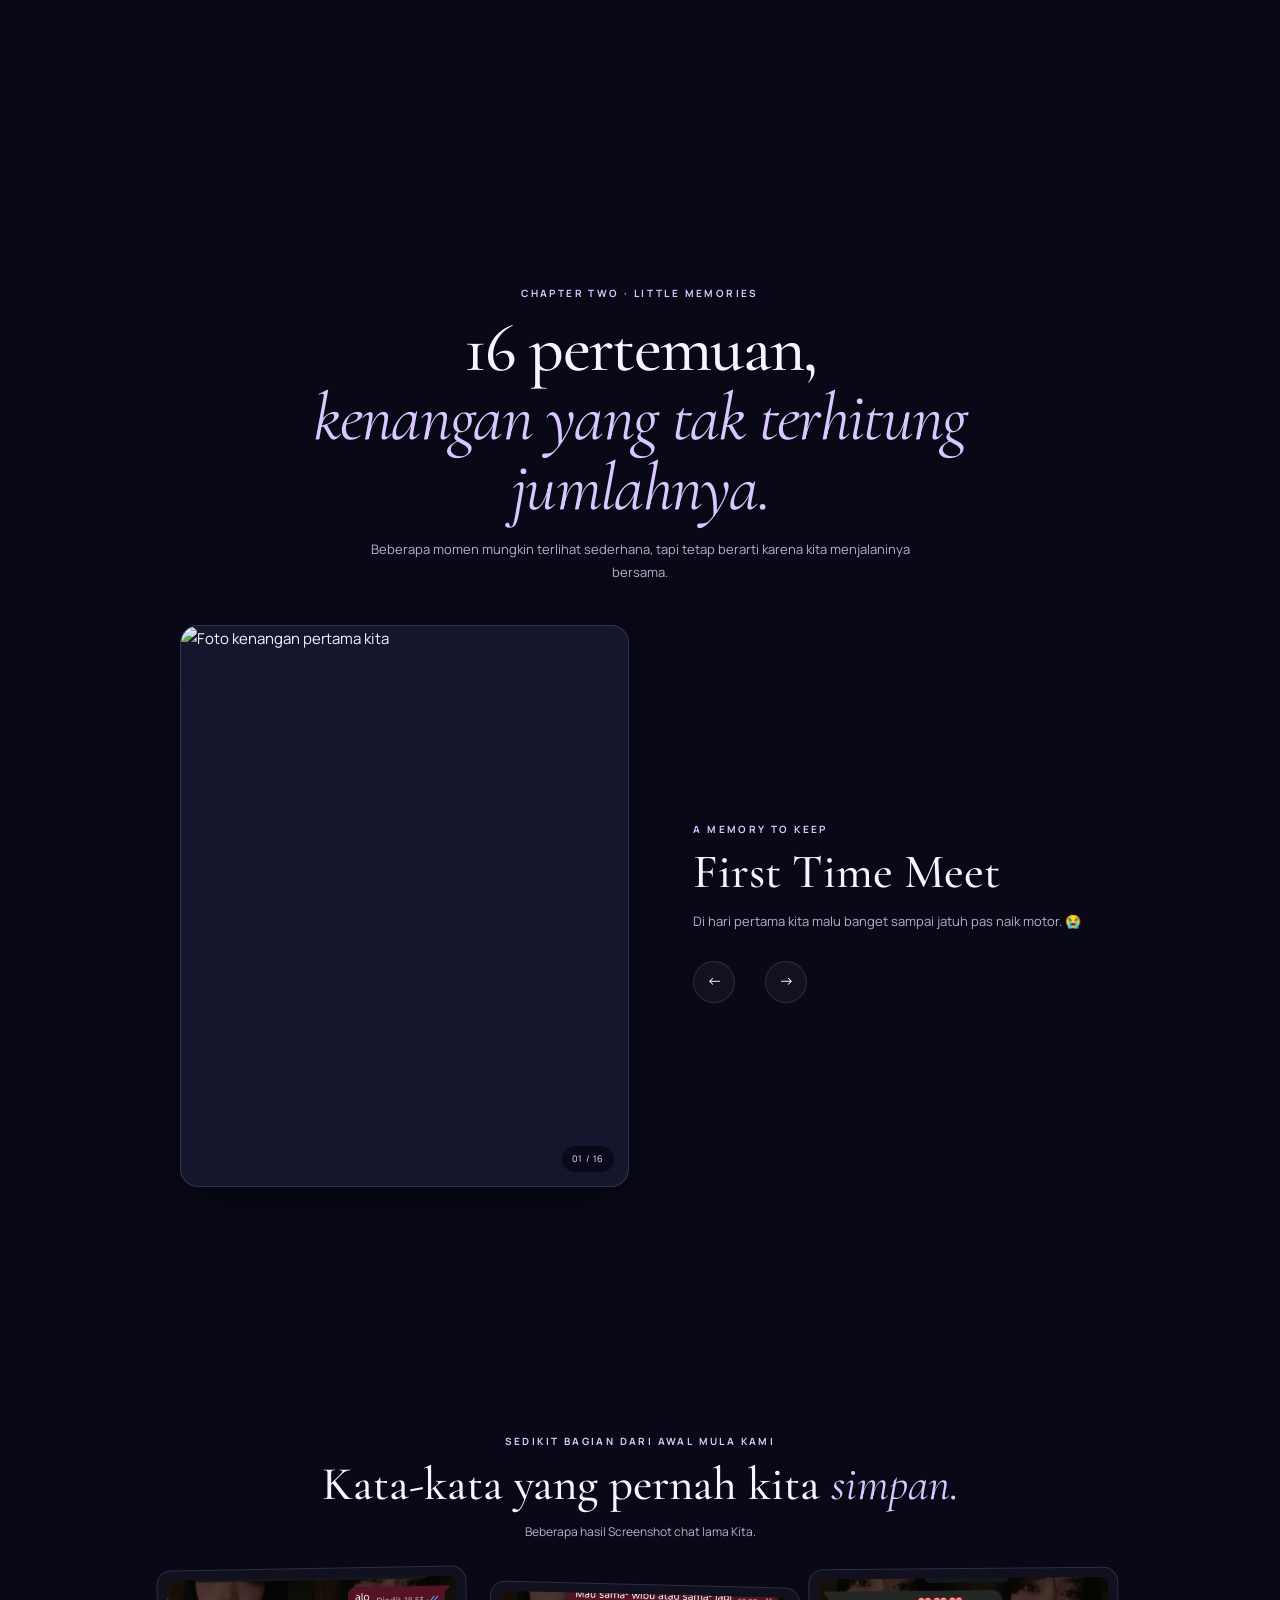
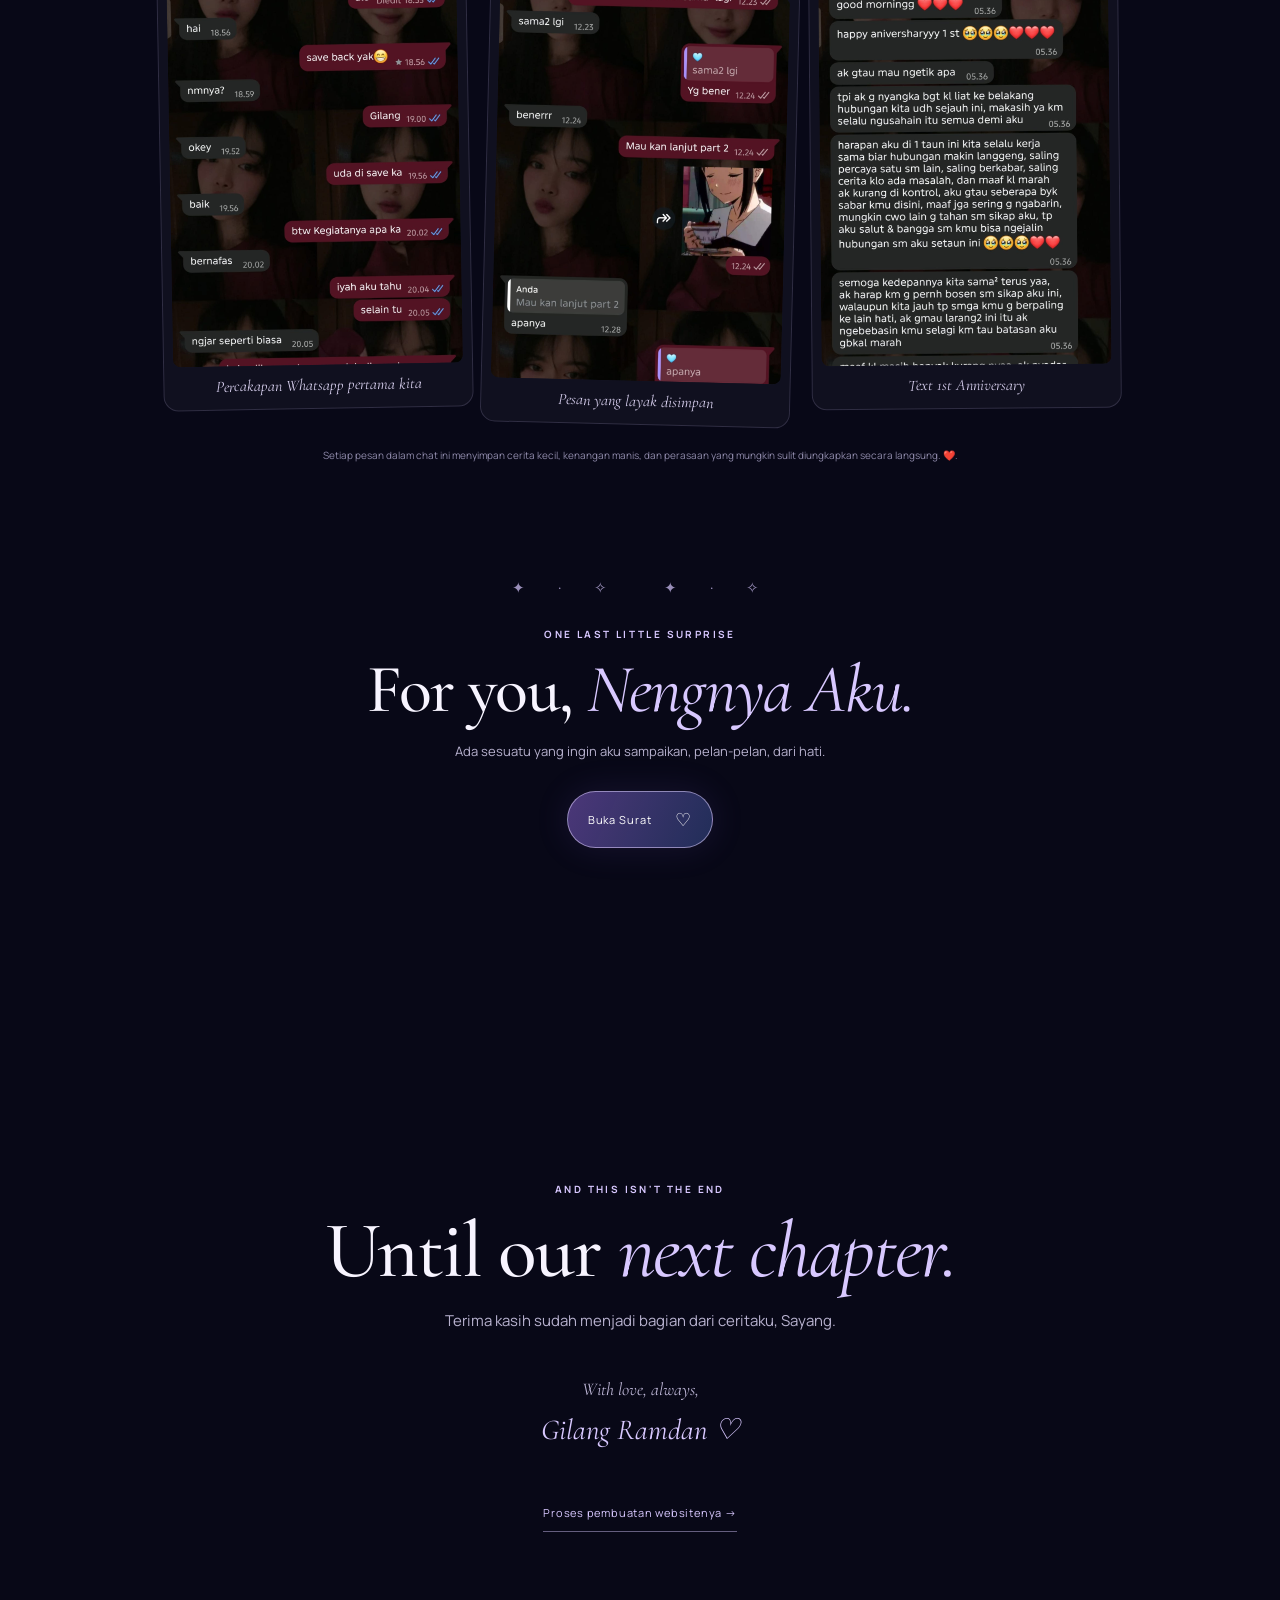
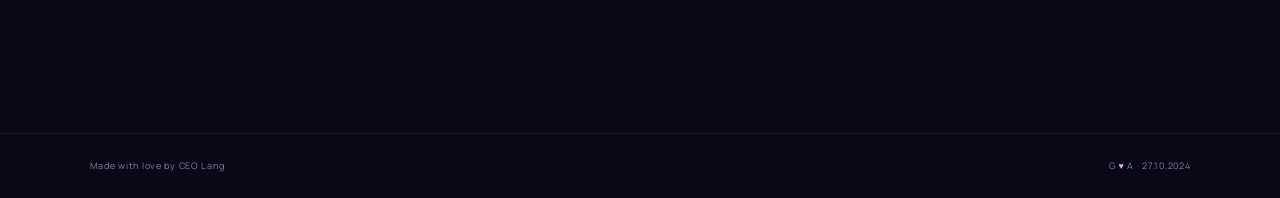
==== commit f4c0d33f: "Update index.html" ====
--- a/index.html
+++ b/index.html
@@ -114,29 +114,63 @@
       </div>
     </section>
 
-    <section class="section memories-section reveal-section" id="memories">
-      <div class="section-heading">
-        <p class="eyebrow">CHAPTER TWO · LITTLE MEMORIES</p>
-        <h2>16 pertemuan,<br>
-        <em>kenangan yang tak terhitung jumlahnya.</em></h2>
-        <p class="section-intro">Beberapa momen mungkin terlihat sederhana, tapi tetap berarti karena kita menjalaninya bersama.</p>
-      </div>
-      <div class="memory-feature">
-        <div class="memory-image-wrap">
-          <img id="slideshowImage" src="assets/images/memory-01.svg" alt="Placeholder foto kenangan pertama" loading="lazy">
-          <span class="image-counter" id="imageCounter">01 / 04</span>
-        </div>
-        <div class="memory-caption">
-          <p class="eyebrow" id="memoryEyebrow">A MEMORY TO KEEP</p>
-          <h3 id="memoryTitle">Momen-momen Tentang kita.</h3>
-          <p id="memoryDescription">16 Pertemuan kita.</p>
-          <div class="gallery-controls">
-            <button class="round-button" id="previousMemory" type="button" aria-label="Foto sebelumnya">←</button>
-            <div class="gallery-dots" id="galleryDots" aria-label="Pilih foto"></div>
-            <button class="round-button" id="nextMemory" type="button" aria-label="Foto berikutnya">→</button>
-          </div>
-        </div>
-      </div>
+
+<section class="section memories-section reveal-section" id="memories">
+  <div class="section-heading">
+    <p class="eyebrow">CHAPTER TWO · LITTLE MEMORIES</p>
+    <h2>
+      16 pertemuan,<br>
+      <em>kenangan yang tak terhitung jumlahnya.</em>
+    </h2>
+    <p class="section-intro">
+      Beberapa momen mungkin terlihat sederhana, tapi tetap berarti
+      karena kita menjalaninya bersama.
+    </p>
+  </div>
+
+  <div class="memory-feature">
+    <div class="memory-image-wrap">
+      <img
+        id="slideshowImage"
+        src="assets/images/memory-01.jpeg"
+        alt="Foto kenangan pertama kita"
+        loading="lazy"
+      >
+      <span class="image-counter" id="imageCounter">01 / 16</span>
+    </div>
+
+    <div class="memory-caption">
+      <p class="eyebrow" id="memoryEyebrow">A MEMORY TO KEEP</p>
+      <h3 id="memoryTitle">First Time Meet</h3>
+      <p id="memoryDescription">
+        Di hari pertama kita malu banget sampai jatuh pas naik motor. 😭
+      </p>
+
+      <div class="gallery-controls">
+        <button
+          class="round-button"
+          id="previousMemory"
+          type="button"
+          aria-label="Foto sebelumnya"
+        >←</button>
+
+        <div
+          class="gallery-dots"
+          id="galleryDots"
+          aria-label="Pilih foto"
+        ></div>
+
+        <button
+          class="round-button"
+          id="nextMemory"
+          type="button"
+          aria-label="Foto berikutnya"
+        >→</button>
+      </div>
+    </div>
+  </div>
+</section>
+
 
       <div class="chat-section">
         <div class="chat-heading">
